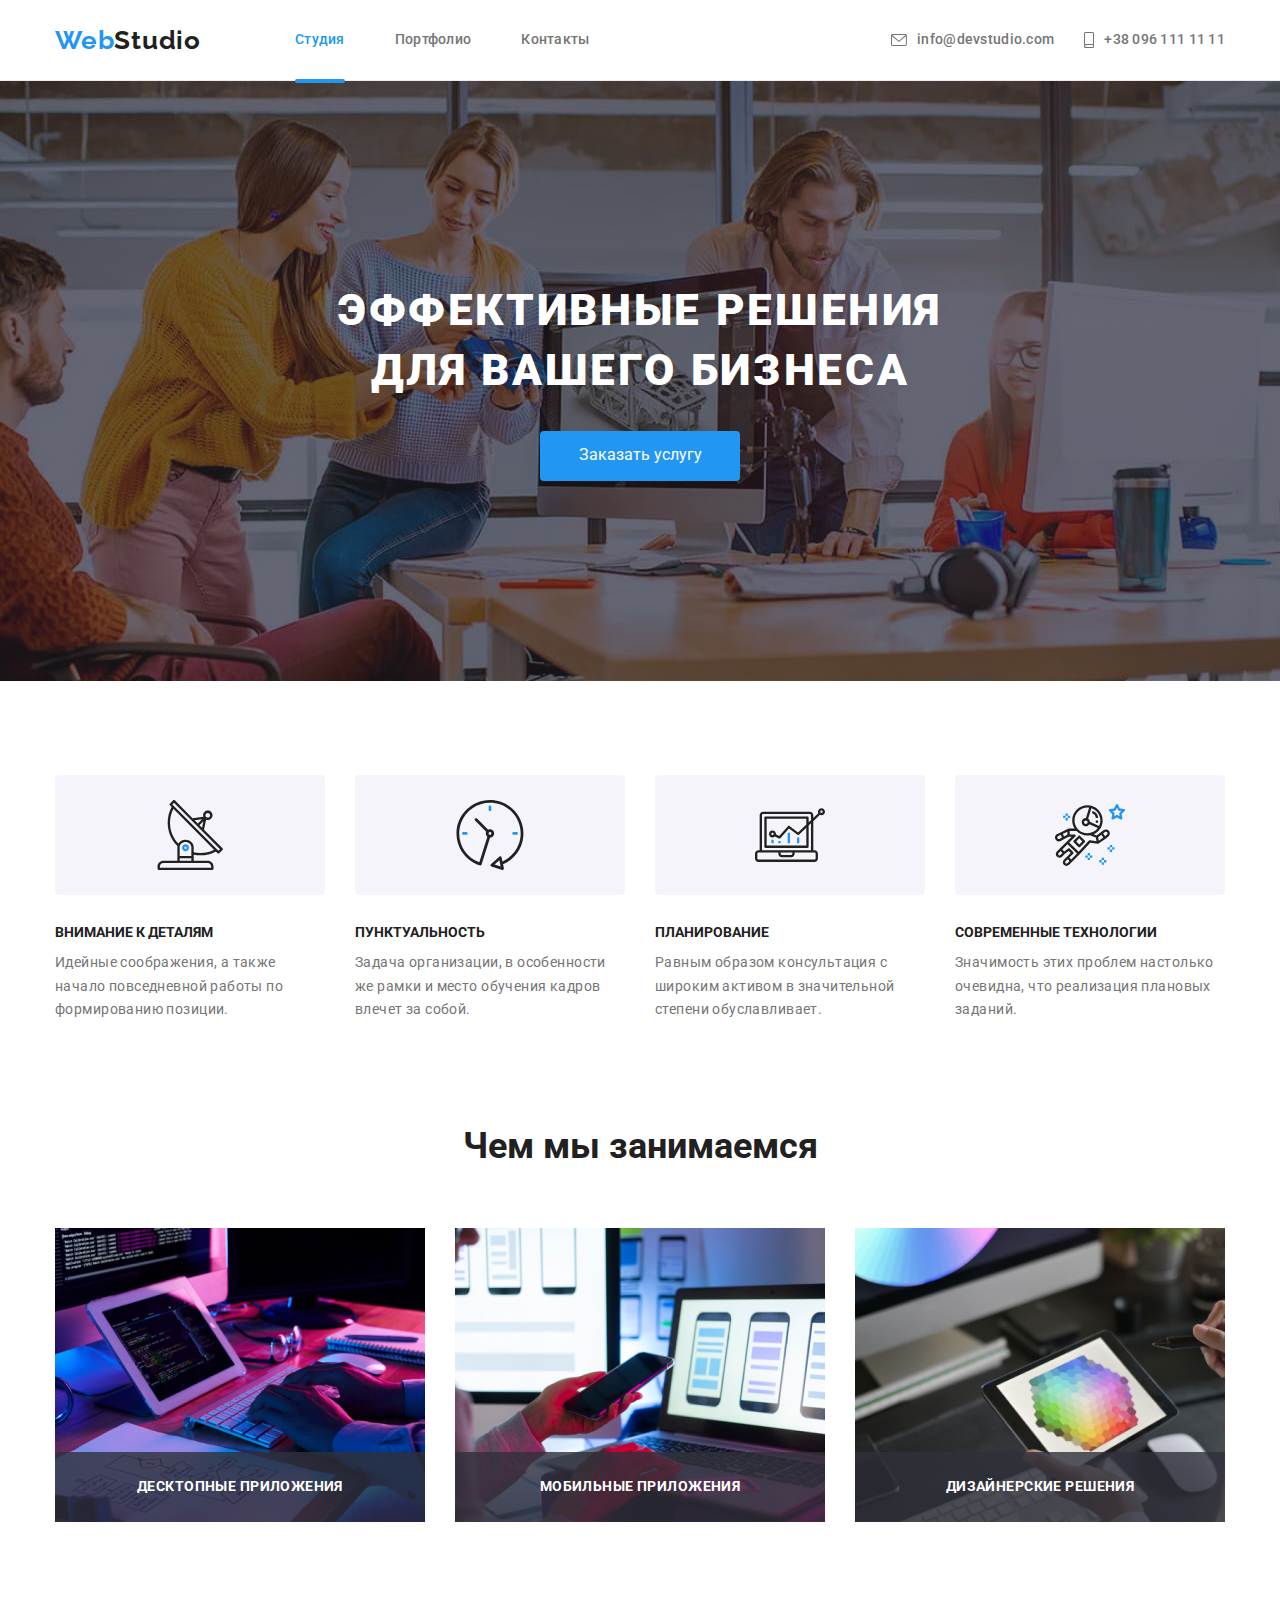
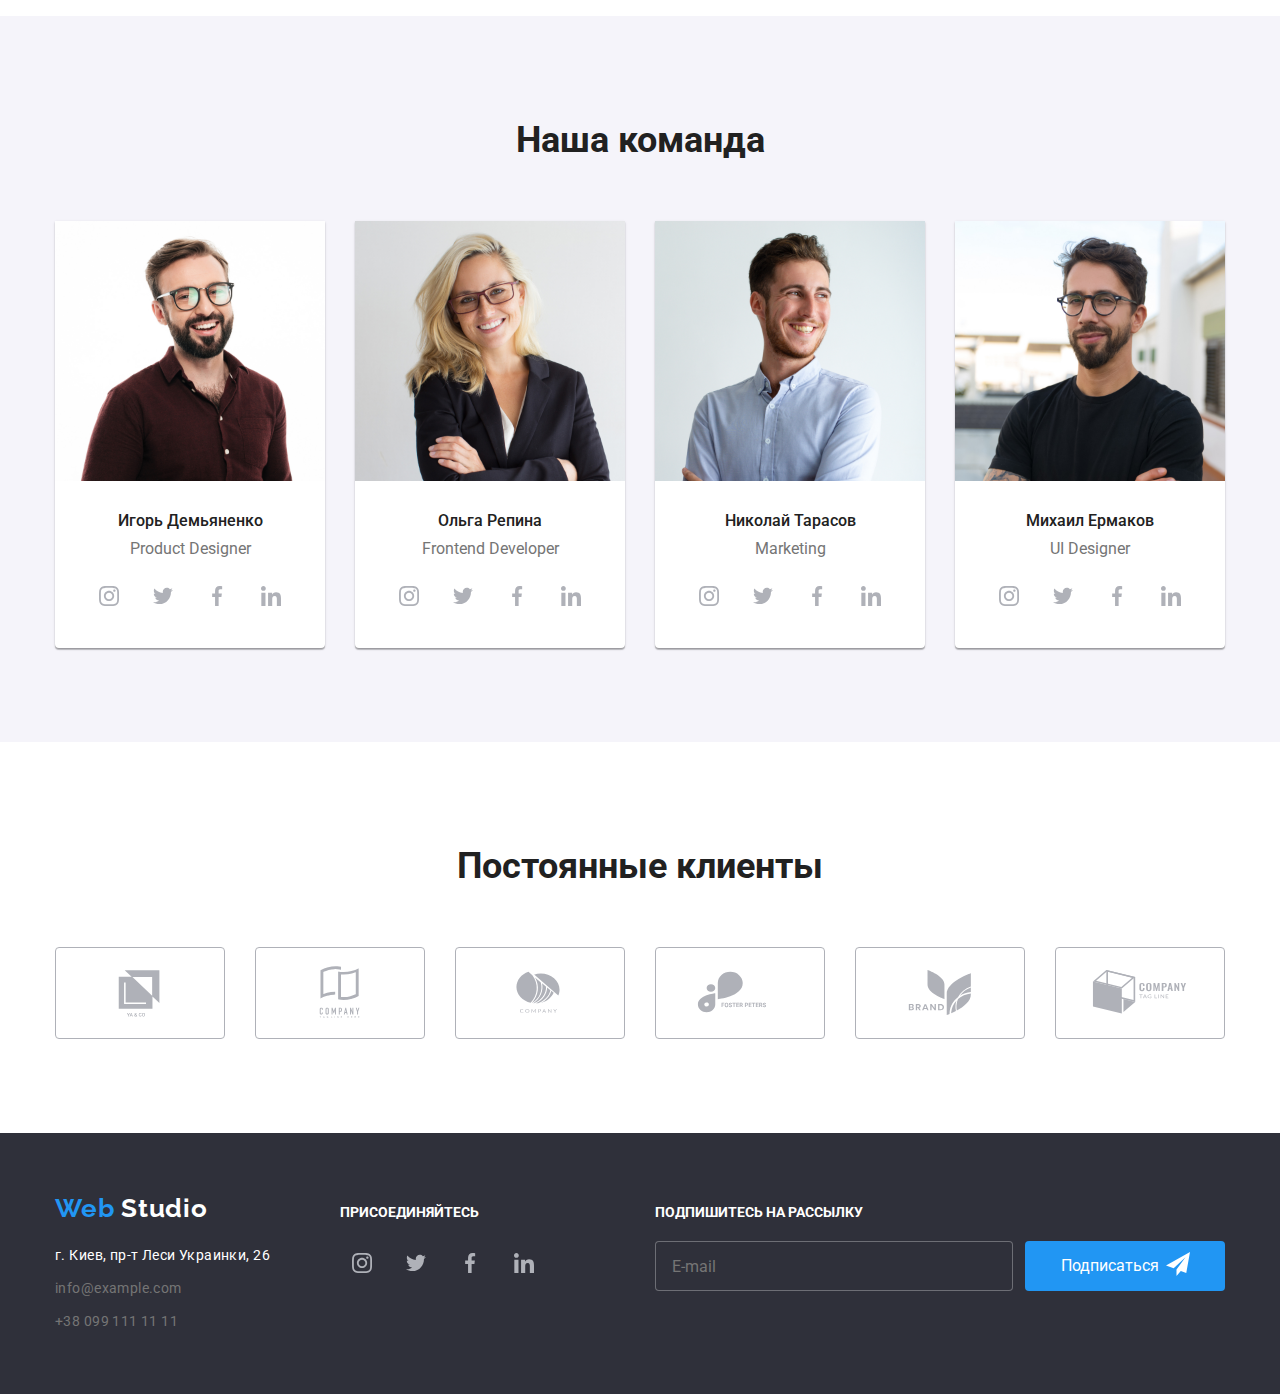
==== index.html @ 6900192b "all" ====
<!DOCTYPE html>
<html lang="ru">
  <head>
    <meta charset="UTF-8" />
    <meta http-equiv="X-UA-Compatible" content="IE=edge" />
    <meta name="viewport" content="width=device-width, initial-scale=1.0" />
    <title>Студия</title>
    <link
      rel="stylesheet"
      href="https://cdnjs.cloudflare.com/ajax/libs/modern-normalize/1.0.0/modern-normalize.min.css"
    />
    <link
      href="https://fonts.googleapis.com/css2?family=Raleway:wght@700&family=Roboto:wght@400;500;700;900&display=swap"
      rel="stylesheet"
    />
    <link rel="stylesheet" href="./css/main.min.css" />
  </head>

  <body>
    <header class="header">
      <div class="mob"></div>
      <div class="container container-header">
        <nav class="nav">
          <a class="logo header-logo--indent" href="./index.html"
            ><span class="logo__text">Web</span>Studio</a
          >
          <ul class="nav__page">
            <li class="nav__item">
              <a
                href="./index.html"
                class="link current nav-link nav-link__accent"
                >Студия</a
              >
            </li>
            <li class="nav__item">
              <a href="./portfolio.html" class="link nav-link nav-link__accent"
                >Портфолио</a
              >
            </li>
            <li class="nav__item">
              <a href="" class="link nav-link nav-link__accent">Контакты</a>
            </li>
          </ul>
        </nav>
        <ul class="contacts contacts--indent">
          <li class="contacts__item">
            <a
              href="mailto:info@devstudio.com"
              class="link nav-link contacts__link contacts__link--indent"
            >
              <svg class="contacts__icon" width="16px" height="12px">
                <use href=".//images/icons.svg#envelope"></use>
              </svg>
              info@devstudio.com
            </a>
          </li>
          <li class="contacts__item">
            <a
              href="tel:+380961111111"
              class="link nav-link contacts__link contacts__link--indent"
            >
              <svg class="contacts__icon" width="10px" height="16px">
                <use href=".//images/icons.svg#smartphone"></use>
              </svg>
              +38 096 111 11 11
            </a>
          </li>
        </ul>
      </div>
    </header>

    <!-- Шапка -->

    <main>
      <section class="hero">
        <div class="container">
          <h1 class="hero-title hero-title--ident">
            Эффективные решения для вашего бизнеса
          </h1>
          <button type="button" class="butto btn-primary" data-modal-open>
            Заказать услугу
          </button>
        </div>
      </section>

      <!-- Особенности -->

      <section class="peculiarities">
        <div class="container">
          <h2 class="visually-hidden">Особенности</h2>
          <ul class="card-set peculiarities__list">
            <li class="card-set-item peculiarities__item">
              <div class="peculiarities__img peculiarities__img--indent">
                <svg width="70px" height="70px">
                  <use href="./images/icons.svg#Group"></use>
                </svg>
              </div>
              <h3 class="title unimportant-title unimportant-title--ident">
                Внимание к деталям
              </h3>
              <p class="peculiarities__text peculiarities__text--ident">
                Идейные соображения, а также начало повседневной работы по
                формированию позиции.
              </p>
            </li>
            <li class="card-set-item peculiarities__item">
              <div class="peculiarities__img peculiarities__img--indent">
                <svg width="70px" height="70px">
                  <use href="./images/icons.svg#clock"></use>
                </svg>
              </div>
              <h3 class="title unimportant-title unimportant-title--ident">
                Пунктуальность
              </h3>
              <p class="peculiarities__text peculiarities__text--ident">
                Задача организации, в особенности же рамки и место обучения
                кадров влечет за собой.
              </p>
            </li>
            <li class="card-set-item peculiarities__item">
              <div class="peculiarities__img peculiarities__img--indent">
                <svg width="70px" height="70px">
                  <use href="./images/icons.svg#diagram"></use>
                </svg>
              </div>
              <h3 class="title unimportant-title unimportant-title--ident">
                Планирование
              </h3>
              <p class="peculiarities__text peculiarities__text--ident">
                Равным образом консультация с широким активом в значительной
                степени обуславливает.
              </p>
            </li>
            <li class="card-set-item peculiarities__item">
              <div class="peculiarities__img peculiarities__img--indent">
                <svg width="70px" height="70px">
                  <use href="./images/icons.svg#astronaut"></use>
                </svg>
              </div>
              <h3 class="title unimportant-title unimportant-title--ident">
                Современные технологии
              </h3>
              <p class="peculiarities__text peculiarities__text--ident">
                Значимость этих проблем настолько очевидна, что реализация
                плановых заданий.
              </p>
            </li>
          </ul>
        </div>
      </section>

      <!-- Чем мы занимаемся -->

      <section class="work">
        <div class="container">
          <h2 class="section-title section-title--ident">Чем мы занимаемся</h2>
          <ul class="card-set work__list">
            <li class="card-set-item work__item">
              <div class="work__img">
                <img
                  src="./images/img1.jpeg"
                  alt="Рабочий процесс"
                  width="370"
                />
                <div class="work__text--position">
                  <p class="work__text">Десктопные приложения</p>
                </div>
              </div>
            </li>
            <li class="card-set-item work__item">
              <div class="work__img">
                <img
                  src="./images/img2.jpeg"
                  alt="Рабочий процесс"
                  width="370"
                />
                <div class="work__text--position">
                  <p class="work__text">Мобильные приложения</p>
                </div>
              </div>
            </li>
            <li class="card-set-item work__item">
              <div class="work__img">
                <img
                  src="./images/img3.jpeg"
                  alt="Рабочий процесс"
                  width="370"
                />
                <div class="work__text--position">
                  <p class="work__text">Дизайнерские решения</p>
                </div>
              </div>
            </li>
          </ul>
        </div>
      </section>

      <!-- Наша команда -->

      <section class="team">
        <div class="container">
          <h2 class="section-title section-title--ident">Наша команда</h2>
          <ul class="card-set team-list">
            <li class="card-set-item team__item">
              <img
                src="./images/igor.jpeg"
                alt="Фото члена команды"
                width="270"
              />
              <div class="team__box">
                <h3 class="team-title team-title--ident">Игорь Демьяненко</h3>
                <p class="team__text--ident">Product Designer</p>
                <ul class="social__list">
                  <li class="social__item">
                    <a href="" class="social__link">
                      <svg width="20px" height="20px">
                        <use href="./images/icons.svg#instagram-foot"></use>
                      </svg>
                    </a>
                  </li>
                  <li class="social__item">
                    <a href="" class="social__link">
                      <svg width="20px" height="20px">
                        <use href="./images/icons.svg#twitter"></use>
                      </svg>
                    </a>
                  </li>
                  <li class="social__item">
                    <a href="" class="social__link">
                      <svg width="20px" height="20px">
                        <use href="./images/icons.svg#facebook"></use>
                      </svg>
                    </a>
                  </li>
                  <li class="social__item">
                    <a href="" class="social__link">
                      <svg width="20px" height="20px">
                        <use href="./images/icons.svg#linkedin"></use>
                      </svg>
                    </a>
                  </li>
                </ul>
              </div>
            </li>
            <li class="card-set-item team__item">
              <img
                src="./images/olya.jpeg"
                alt="Фото члена команды"
                width="270"
              />
              <div class="team__box">
                <h3 class="team-title team-title--ident">Ольга Репина</h3>
                <p class="team__text--ident">Frontend Developer</p>
                <ul class="social__list">
                  <li class="social__item">
                    <a href="" class="social__link">
                      <svg width="20px" height="20px">
                        <use href="./images/icons.svg#instagram-foot"></use>
                      </svg>
                    </a>
                  </li>
                  <li class="social__item">
                    <a href="" class="social__link">
                      <svg width="20px" height="20px">
                        <use href="./images/icons.svg#twitter"></use>
                      </svg>
                    </a>
                  </li>
                  <li class="social__item">
                    <a href="" class="social__link">
                      <svg width="20px" height="20px">
                        <use href="./images/icons.svg#facebook"></use>
                      </svg>
                    </a>
                  </li>
                  <li class="social__item">
                    <a href="" class="social__link">
                      <svg width="20px" height="20px">
                        <use href="./images/icons.svg#linkedin"></use>
                      </svg>
                    </a>
                  </li>
                </ul>
              </div>
            </li>
            <li class="card-set-item team__item">
              <img
                src="./images/nikolya.jpeg"
                alt="Фото члена команды"
                width="270"
              />
              <div class="team__box">
                <h3 class="team-title team-title--ident">Николай Тарасов</h3>
                <p class="team__text--ident">Marketing</p>
                <ul class="social__list">
                  <li class="social__item">
                    <a href="" class="social__link">
                      <svg width="20px" height="20px">
                        <use href="./images/icons.svg#instagram-foot"></use>
                      </svg>
                    </a>
                  </li>
                  <li class="social__item">
                    <a href="" class="social__link">
                      <svg width="20px" height="20px">
                        <use href="./images/icons.svg#twitter"></use>
                      </svg>
                    </a>
                  </li>
                  <li class="social__item">
                    <a href="" class="social__link">
                      <svg width="20px" height="20px">
                        <use href="./images/icons.svg#facebook"></use>
                      </svg>
                    </a>
                  </li>
                  <li class="social__item">
                    <a href="" class="social__link">
                      <svg width="20px" height="20px">
                        <use href="./images/icons.svg#linkedin"></use>
                      </svg>
                    </a>
                  </li>
                </ul>
              </div>
            </li>
            <li class="card-set-item team__item">
              <img
                src="./images/mihail.jpeg"
                alt="Фото члена команды"
                width="270"
              />
              <div class="team__box">
                <h3 class="team-title team-title--ident">Михаил Ермаков</h3>
                <p class="team__text--ident">UI Designer</p>
                <ul class="social__list">
                  <li class="social__item">
                    <a href="" class="social__link">
                      <svg width="20px" height="20px">
                        <use href="./images/icons.svg#instagram-foot"></use>
                      </svg>
                    </a>
                  </li>
                  <li class="social__item">
                    <a href="" class="social__link">
                      <svg width="20px" height="20px">
                        <use href="./images/icons.svg#twitter"></use>
                      </svg>
                    </a>
                  </li>
                  <li class="social__item">
                    <a href="" class="social__link">
                      <svg width="20px" height="20px">
                        <use href="./images/icons.svg#facebook"></use>
                      </svg>
                    </a>
                  </li>
                  <li class="social__item">
                    <a href="" class="social__link">
                      <svg width="20px" height="20px">
                        <use href="./images/icons.svg#linkedin"></use>
                      </svg>
                    </a>
                  </li>
                </ul>
              </div>
            </li>
          </ul>
        </div>
      </section>
      <section class="client">
        <div class="container">
          <h2 class="section-title section-title--ident">Постоянные клиенты</h2>
          <ul class="card-set client__list">
            <li class="card-set-item client__item">
              <a href="" class="client__link">
                <svg width="106px" height="60px">
                  <use href="./images/icons.svg#Logo1"></use>
                </svg>
              </a>
            </li>
            <li class="card-set-item client__item">
              <a href="" class="client__link"
                ><svg width="106px" height="60px">
                  <use href="./images/icons.svg#Logo2"></use>
                </svg>
              </a>
            </li>
            <li class="card-set-item client__item">
              <a href="" class="client__link"
                ><svg width="106px" height="60px">
                  <use href="./images/icons.svg#Logo4"></use>
                </svg>
              </a>
            </li>
            <li class="card-set-item client__item">
              <a href="" class="client__link"
                ><svg width="106px" height="60px">
                  <use href="./images/icons.svg#Logo5"></use>
                </svg>
              </a>
            </li>
            <li class="card-set-item client__item">
              <a href="" class="client__link"
                ><svg width="106px" height="60px">
                  <use href="./images/icons.svg#Logo6"></use>
                </svg>
              </a>
            </li>
            <li class="card-set-item client__item">
              <a href="" class="client__link"
                ><svg width="106px" height="60px">
                  <use href="./images/icons.svg#Logo7"></use>
                </svg>
              </a>
            </li>
          </ul>
        </div>
      </section>
    </main>
    <footer class="footer">
      <div class="container container-footer">
        <div>
          <a href="./index.html" class="logo footer-logo--indent">
            <span class="logo__text">Web</span>
            <span class="logo--accent">Studio</span>
          </a>
          <address class="address">
            <p class="address__text">г. Киев, пр-т Леси Украинки, 26</p>
            <ul class="address__list">
              <li class="address__item--ident">
                <a href="mailto:info@example.com" class="link address__link"
                  >info@example.com
                </a>
              </li>
              <li class="address__item--ident">
                <a href="tel:+380991111111" class="link address__link">
                  +38 099 111 11 11
                </a>
              </li>
            </ul>
          </address>
        </div>
        <div class="social social-tooter">
          <h3 class="footer-title footer-title--ident">присоединяйтесь</h3>
          <ul class="social__list">
            <li class="social__item">
              <a href="" class="social__link social-footer-link">
                <svg width="20px" height="20px">
                  <use href="./images/icons.svg#instagram-foot"></use>
                </svg>
              </a>
            </li>
            <li class="social__item">
              <a href="" class="social__link social-footer-link">
                <svg width="20px" height="20px">
                  <use href="./images/icons.svg#twitter"></use>
                </svg>
              </a>
            </li>
            <li class="social__item">
              <a href="" class="social__link social-footer-link">
                <svg width="20px" height="20px">
                  <use href="./images/icons.svg#facebook"></use>
                </svg>
              </a>
            </li>
            <li class="social__item">
              <a href="" class="social__link social-footer-link">
                <svg width="20px" height="20px">
                  <use href="./images/icons.svg#linkedin"></use>
                </svg>
              </a>
            </li>
          </ul>
        </div>
        <div class="footer-mail">
          <h3 class="footer-title footer-title--ident">
            Подпишитесь на рассылку
          </h3>
          <form class="mail__group">
            <input
              type="email"
              name="email"
              class="mail__input"
              placeholder="E-mail"
            />
            <button
              type="submit"
              class="butto btn-primary footer-btn footer-btn--ident"
            >
              Подписаться
              <span>
                <svg width="24px" height="24px">
                  <use href="./images/icons.svg#icon-send"></use>
                </svg>
              </span>
            </button>
          </form>
        </div>
      </div>
    </footer>
    <div class="backdrop is-hidden" data-modal>
      <div class="modal">
        <div class="modal__box">
          <button type="button" class="modal-btn" data-modal-close>
            <svg width="11px" height="11px">
              <use href="./images/icons.svg#Vector"></use>
            </svg>
          </button>
          <p class="modal__text modal__text--ident">
            Оставьте свои данные, мы вам перезвоним
          </p>
          <form class="form">
            <div class="form__input">
              <label class="form__lable"
                >Имя
                <input type="text" name="username" class="form__text" />
                <span class="form__icon">
                  <svg width="18px" height="18px">
                    <use href="./images/icons.svg#person-black-18dp-11"></use>
                  </svg>
                </span>
              </label>
            </div>
            <div class="form__input">
              <label class="form__lable"
                >Телефон
                <input type="tel" name="phone_number" class="form__text" />
                <span class="form__icon">
                  <svg width="18px" height="18px">
                    <use href="./images/icons.svg#phone-black-18dp-1"></use>
                  </svg>
                </span>
              </label>
            </div>
            <div class="form__input">
              <label class="form__lable"
                >Почта
                <input type="email" name="email" class="form__text" />
                <span class="form__icon">
                  <svg width="18px" height="18px">
                    <use href="./images/icons.svg#email-black-18dp-1"></use>
                  </svg>
                </span>
              </label>
            </div>
            <div class="form__input">
              <label class="form__feedback"
                >Комментарий
                <textarea
                  name="feedback"
                  class="form__comit"
                  placeholder="Введите текст"
                ></textarea>
              </label>
            </div>

            <div class="form__checkbox--ident">
              <label class="form__checkbox">
                <input
                  class="checkbox"
                  type="checkbox"
                  name="checkbox"
                  value="ok"
                />
                <span class="checkbox-icon">
                  <svg width="16px" height="15px">
                    <use href="./images/icons.svg#icon-check-1"></use>
                  </svg>
                </span>
                Соглашаюсь с рассылкой и принимаю
                <a href="#" class="form__link">Условия договора</a>
              </label>
            </div>
            <div class="form-btn form-btn--ident">
              <button type="submit" class="butto btn-primary form-btn">
                Отправить
              </button>
            </div>
          </form>
        </div>
      </div>
    </div>
    <script src="./js/modal.js"></script>
  </body>
</html>
---- css/main.min.css ----
a,button{margin:0;padding:0;display:inline-block;cursor:pointer}h1,h2,h3,h4,p{margin-top:0;margin-bottom:0}ul{list-style:none;margin:0;padding:0}img{display:block;margin-bottom:0}.card-set{display:flex;flex-wrap:wrap;gap:var(--card-gap)}.card-set-item{flex-basis:calc((100% - (var(--card-item) - 1)*var(--card-gap))/var(--card-item))}:root{--primary-text-color: #757575;--title-text-color: #212121;--accent-color: #2196f3;--background-hover-button-ptimary: #188ce8;--background-heder: #fff;--background-main: #e5e5e5;--background-footer: #2f303a;--card-gap: 30px;--card-item: 3}.header{background-color:var(--background-heder);border-bottom:1px solid #ececec}.container-header{display:flex}.nav{display:flex;align-items:center}.nav__page{display:flex}.nav__item:not(:last-child){margin-right:50px}.nav-link{font-weight:500;font-size:14px;line-height:1.14;letter-spacing:.02em;padding-top:32px;padding-bottom:32px;color:var(--title-text-color)}.nav-link__accent{position:relative}.nav-link__accent::after{position:absolute;bottom:-3px;opacity:0;content:"";width:100%;height:4px;background-color:var(--accent-color);border-radius:2px}.nav-link__accent.current::after{opacity:1}.contacts{display:flex}.contacts__item:not(:last-child){margin-right:30px}.contacts--indent{margin-left:auto}.contacts__link{display:flex;align-items:center}.contacts__link--indent{margin-right:auto}.contacts__icon{margin-right:10px;fill:currentColor}.hero{margin:0 auto;text-align:center;padding:200px 0;background-image:linear-gradient(to right, rgba(47, 48, 58, 0.4), rgba(47, 48, 58, 0.4)),url(../images/hero-bg.jpeg);background-position:center;background-size:1600px 600px;background-repeat:no-repeat}.peculiarities{padding-top:94px}.peculiarities__item{--card-item: 4}.peculiarities__img{width:270px;height:120px;background-color:#f5f4fa;border-radius:4px;display:flex;align-items:center;justify-content:center}.peculiarities__img--indent{margin-bottom:30px}.peculiarities__text{color:var(--primary-text-color);font-style:normal;font-weight:400;font-size:14px;line-height:1.71;letter-spacing:.03em}.peculiarities__text--ident{margin-top:0;margin-bottom:0}.work{padding-top:94px;padding-bottom:94px}.work__img{position:relative}.work__text{font-weight:700;font-size:14px;line-height:1.14;text-align:center;letter-spacing:.03em;text-transform:uppercase;color:#fff}.work__text--position{display:flex;flex-direction:column;justify-content:center;position:absolute;bottom:0;left:0;width:100%;height:70px;background-image:linear-gradient(rgba(47, 48, 58, 0.8), rgba(47, 48, 58, 0.8))}.work{padding-top:94px;padding-bottom:94px}.work__img{position:relative}.work__text{font-weight:700;font-size:14px;line-height:1.14;text-align:center;letter-spacing:.03em;text-transform:uppercase;color:#fff}.work__text--position{display:flex;flex-direction:column;justify-content:center;position:absolute;bottom:0;left:0;width:100%;height:70px;background-image:linear-gradient(rgba(47, 48, 58, 0.8), rgba(47, 48, 58, 0.8))}.team{background-color:#f5f4fa;padding-top:94px;padding-bottom:94px}.team__item{--card-item: 4;background:#fff;box-shadow:0px 1px 3px rgba(0,0,0,.12),0px 1px 1px rgba(0,0,0,.14),0px 2px 1px rgba(0,0,0,.2);border-radius:0px 0px 4px 4px}.team__box{text-align:center;padding-top:30px;padding-bottom:30px}.team__text--ident{margin-bottom:16px}.client{padding-top:94px;padding-bottom:94px}.client__item{--card-item: 6}.client__link{display:flex;align-items:center;justify-content:center;width:170px;height:92px;border:1px solid #afb1b8;border-radius:4px;fill:#afb1b8;transition-property:border-color,fill;transition-duration:250ms;transition-timing-function:cubic-bezier(0.4, 0, 0.2, 1)}.client__link:hover,.client__link:focus{border-color:#2196f3;fill:#2196f3}.container-footer{display:flex;align-items:baseline}.footer{padding-top:60px;padding-bottom:60px;background-color:var(--background-footer)}.footer-mail{margin-left:auto;width:570px}.footer-btn{display:flex;align-items:center;justify-content:space-around;width:200px;height:50px}.footer-btn--ident{margin-left:12px}.address{font-family:"Roboto";font-style:normal;font-weight:400;font-size:14px;line-height:1.7;letter-spacing:.03em}.address__link{color:rgba(255,255,255,.6)}.address__text{color:var(--background-heder);margin-top:0;margin-bottom:9px}.address__item--ident{margin-bottom:9px}.address__item--ident:last-child{margin-bottom:0}.social-tooter{margin-bottom:0;margin-left:70px}.social-tooter-link{fill:var(--background-heder);background:rgba(255,255,255,.1)}.mail__input{display:flex;align-items:center;outline:none;width:358px;height:50px;font-weight:400;font-size:16px;line-height:1.25px;padding-left:16px;color:rgba(255,255,255,.6);border:1px solid rgba(255,255,255,.3);border-radius:4px;background-color:var(--background-footer);transition-property:filter;transition-duration:250ms;transition-timing-function:cubic-bezier(0.4, 0, 0.2, 1)}.mail__input:focus{filter:drop-shadow(0px 4px 4px rgba(0, 0, 0, 0.15))}.mail__group{display:flex}.work-cards__link{text-decoration:none;transition-property:box-shadow;transition-duration:250ms;transition-timing-function:cubic-bezier(0.4, 0, 0.2, 1)}.work-cards__link:hover,.work-cards__link:focus{box-shadow:0px 1px 1px rgba(0,0,0,.12),0px 4px 4px rgba(0,0,0,.06),1px 4px 6px rgba(0,0,0,.16)}.work-cards__link .overlay{position:relative;overflow:hidden}.work-cards__link .overlay_text{padding:63px 24px;font-weight:400;font-size:18px;line-height:1.55;letter-spacing:.03em;color:#fff}.work-cards__link .overlay_box{position:absolute;bottom:0;right:0;width:100%;height:100%;transform:translateY(100%);transition-property:transform;transition-duration:250ms;transition-timing-function:cubic-bezier(0.4, 0, 0.2, 1);background:rgba(33,150,243,.9)}.work-cards__link:hover .overlay__box,.work-cards__link:focus .overlay__box{transform:translatex(0)}.work-cards__item{background:var(--background-heder)}.work-cards__box{border:1px solid #eee;border-top:none;padding:24px 20px}.work-cards__text{color:var(--primary-text-color);font-weight:400;font-size:16px;line-height:1.88;letter-spacing:.03em}.backdrop{position:fixed;top:0;left:0;width:100%;height:100%;background-color:rgba(0,0,0,.2);opacity:1;transition-property:opacity,visibility;transition-duration:250ms;transition-timing-function:cubic-bezier(0.4, 0, 0.2, 1)}.backdrop.is-hidden{opacity:0;pointer-events:none;visibility:hidden}.backdrop.is-hidden .modal{transform:translate(-50%, -50%) scale(0)}.modal{position:absolute;top:50%;left:50%;transform:translate(-50%, -50%) scale(1);width:528px;height:581px;padding:40px;background-color:#fff;border-radius:4px;transition-property:transform;transition-duration:250ms;transition-timing-function:cubic-bezier(0.4, 0, 0.2, 1)}.modal__text{font-weight:700;font-size:20px;line-height:1.15;text-align:center;color:#212121}.modal__text--ident{margin-bottom:12px}.modal-btn{position:absolute;display:flex;justify-content:center;align-items:center;top:8px;right:8px;width:30px;height:30px;background-color:#fff;border:1px solid rgba(0,0,0,.1);border-radius:50%;transition-property:fill;transition-duration:250ms;transition-timing-function:cubic-bezier(0.4, 0, 0.2, 1)}.modal-btn:hover{fill:#2196f3}.form__input{position:relative}.form__input+.form__input{margin-top:10px}.form__link{color:#2196f3;padding-left:10px}.form-btn{text-align:center}.form-btn--ident{margin-top:30px}.form__comit{width:100%;height:120px;margin-top:4px;resize:none;border:1px solid rgba(33,33,33,.2);appearance:none;border-radius:4px;transition-property:border;transition-duration:250ms;transition-timing-function:cubic-bezier(0.4, 0, 0.2, 1)}.form__checkbox{position:relative;display:flex;align-items:center;padding-left:12px;font-weight:400;font-size:14px;line-height:1.71;letter-spacing:.03em;color:#757575}.form__checkbox--ident{margin-top:20px}.form__lable{display:block;font-weight:400;font-size:12px;line-height:1.17;letter-spacing:.01em;color:#757575}.form__lable:focus-within>.form__text{border:1px solid #2196f3;outline:none}.form__lable:focus-within>.form__icon{fill:#2196f3}.form__feedback{display:block;height:138px;font-weight:400;font-size:12px;line-height:1.17;letter-spacing:.01em;color:#757575}.form__feedback:focus-within>.form__comit{border:1px solid #2196f3;outline:none}.form__icon{position:absolute;top:11px;left:14px;transform:translateY(100%);width:18px;height:18px}.form__text{margin-top:4px;height:40px;width:100%;padding-left:42px;border-radius:4px;border:1px solid rgba(33,33,33,.2);transition-property:border;transition-duration:250ms;transition-timing-function:cubic-bezier(0.4, 0, 0.2, 1)}input,textarea{padding:8px;font-family:inherit;font-size:inherit}.checkbox{appearance:none;margin-right:7px;width:16px;height:15px;padding:0}.checkbox-icon{position:absolute;top:4px;left:12px;transform:translateX(0%);display:flex;align-items:center;justify-content:center;width:16px;height:15px;fill:#fff;border:1px solid #000;border-radius:2px;transition-property:fill,border,background-color;transition-duration:250ms;transition-timing-function:cubic-bezier(0.4, 0, 0.2, 1)}.checkbox:checked+.checkbox-icon{fill:#2196f3;border:1px solid #2196f3;background-color:#2196f3}.btn-primary{color:var(--background-heder);background-color:var(--accent-color);border-radius:4px;border:0;width:200px;height:50px;padding:10px 32px;transition-property:background-color;transition-duration:250ms;transition-timing-function:cubic-bezier(0.4, 0, 0.2, 1)}.btn-primary:hover,.btn-primary:focus{background-color:var(--background-hover-button-ptimary);border-radius:4px;border:0;height:50px;padding:10px 32px}.button__secondary{color:var(--title-text-color);background-color:#f5f4fa;border-radius:4px;border:0;height:40px;padding:6px 22px;transition-property:box-shadow,color,background-color;transition-duration:250ms;transition-timing-function:cubic-bezier(0.4, 0, 0.2, 1)}.button__secondary:hover,.button__secondary:focus{color:var(--background-heder);background-color:var(--accent-color);box-shadow:0px 1px 1px rgba(0,0,0,.12),0px 4px 4px rgba(0,0,0,.06),1px 4px 6px rgba(0,0,0,.16)}.button__secondary--ident+.button__secondary--ident{margin-left:8px}.link{color:var(--primary-text-color);text-decoration:none;transition-property:color;transition-duration:250ms;transition-timing-function:cubic-bezier(0.4, 0, 0.2, 1)}.link:hover,.link:focus,.link.current{display:flex;color:var(--accent-color)}.button__list{display:flex;margin-bottom:50px;justify-content:center}.button__item--ident{margin-right:8px}.button__item--ident:last-child{margin-right:0}.logo{display:inline-block;color:var(--title-text-color);text-decoration:none;font-family:"Raleway";font-style:normal;font-weight:700;font-size:26px;line-height:1.19;letter-spacing:.03em}.logo__text{color:var(--accent-color)}.logo--accent{color:var(--background-heder)}.header-logo--indent{margin-right:94px}.footer-logo--indent{margin-bottom:20px;margin-right:0}.social__list{display:flex;justify-content:center;gap:10px;padding:0}.social__link{padding:0;border:none;width:44px;height:44px;display:flex;align-items:center;justify-content:center;border-radius:50%;fill:#afb1b8;transition-property:background-color,fill;transition-duration:250ms;transition-timing-function:cubic-bezier(0.4, 0, 0.2, 1)}.social__link:hover,.social__link:focus{fill:#fff;background-color:#188ce8}body{color:var(--primary-text-color);font-family:Roboto,sans-serif}.container{margin-left:auto;margin-right:auto;width:1200px;padding:0 15px}.visually-hidden{position:absolute;width:1px;height:1px;margin:-1px;border:0;padding:0;white-space:nowrap;clip-path:inset(100%);clip:rect(0 0 0 0);overflow:hidden}.portfolio{padding-top:94px;padding-bottom:94px}.hero-title{color:var(--background-heder);max-width:696px;text-align:center;font-style:400;font-weight:900;font-size:44px;line-height:1.36;letter-spacing:.06em;text-transform:uppercase}.hero-title--ident{margin:0 auto 30px}.section-title{color:var(--title-text-color);font-weight:700;font-size:36px;line-height:1.7;text-align:center}.section-title--ident{margin-bottom:50px}.team-title{color:var(--title-text-color);font-weight:500;font-size:16px;line-height:1.19}.team-title--ident{margin-bottom:10px}.work-cards__title{color:var(--title-text-color);font-weight:700;font-size:18px;line-height:2;letter-spacing:.06em}.work-cards__title--ident{margin-top:0;margin-bottom:4px}.unimportant-title{color:var(--title-text-color);font-weight:700;font-size:14px;line-height:1.14;text-transform:uppercase}.unimportant-title--ident{margin-bottom:10px}.footer-title{color:var(--background-heder);font-style:normal;font-weight:700;font-size:14px;line-height:1.14;text-transform:uppercase}.footer-title--ident{margin-bottom:20px}/*# sourceMappingURL=main.min.css.map */
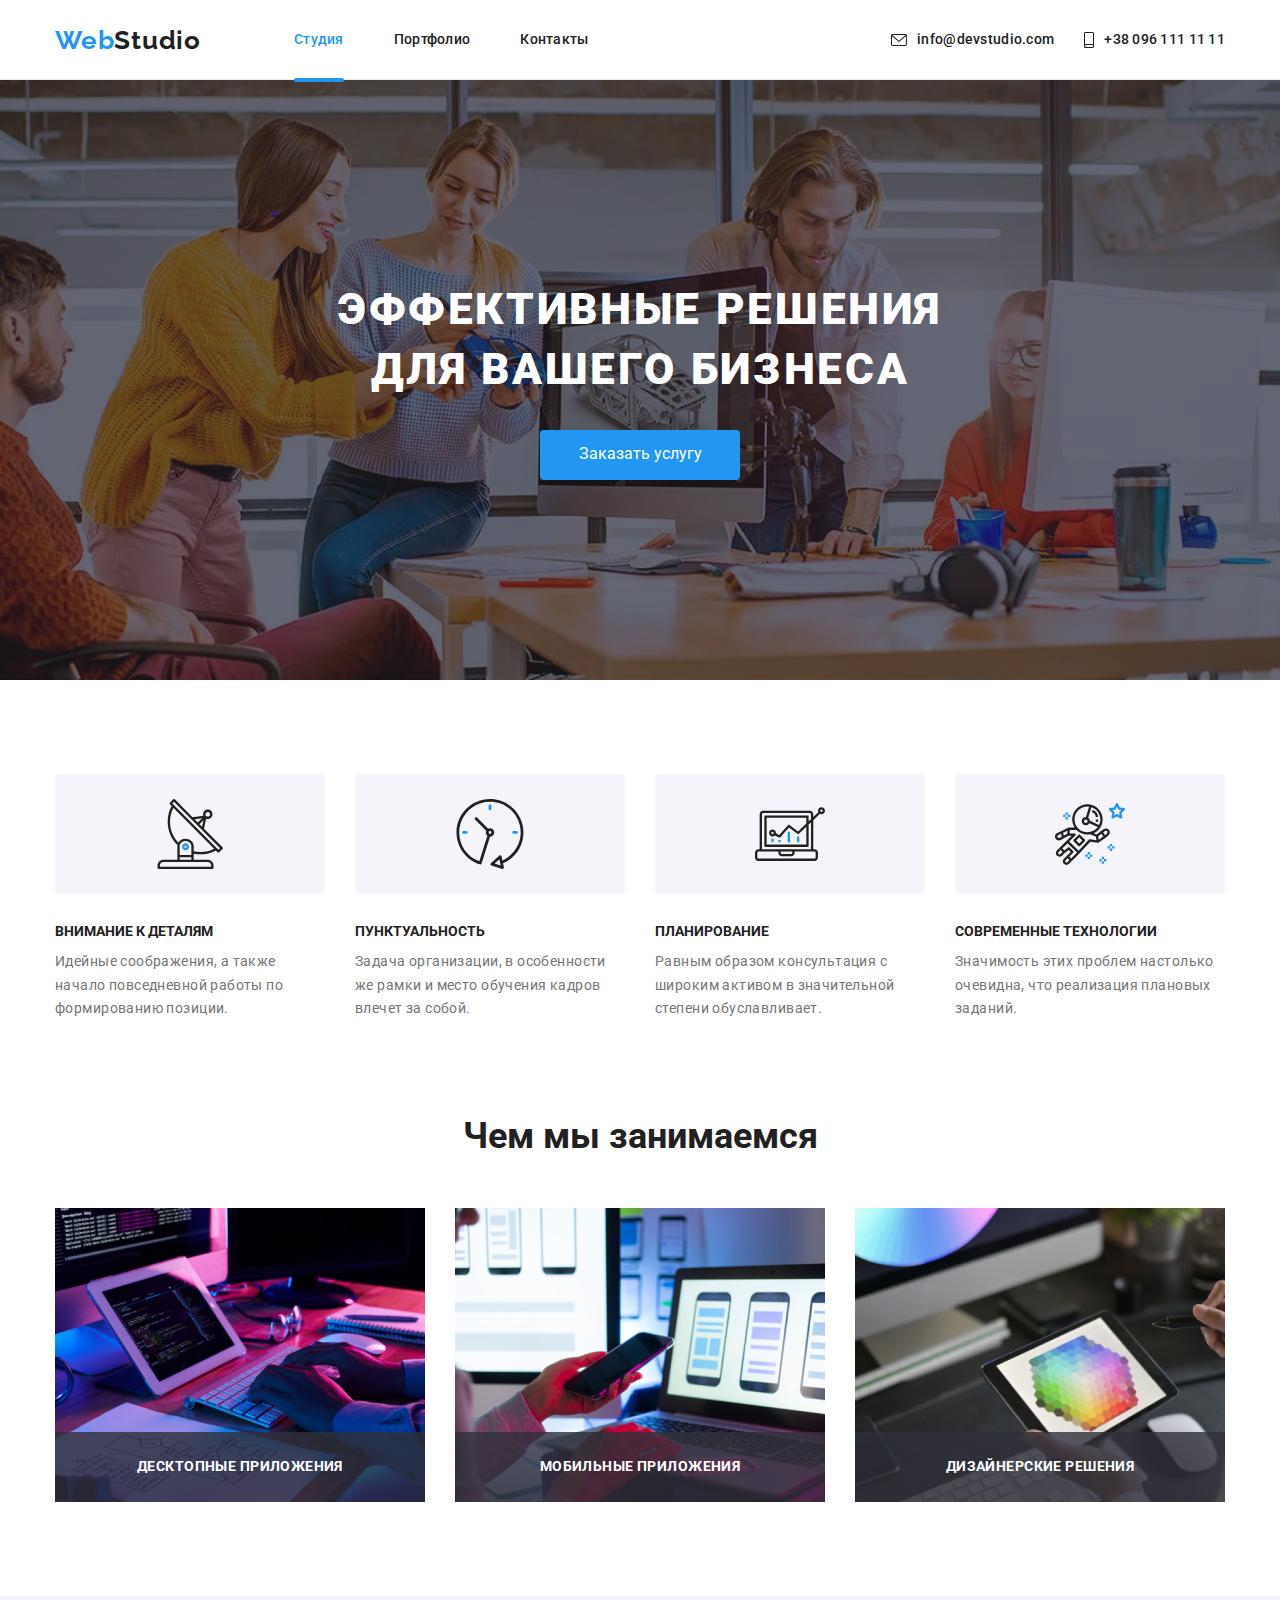
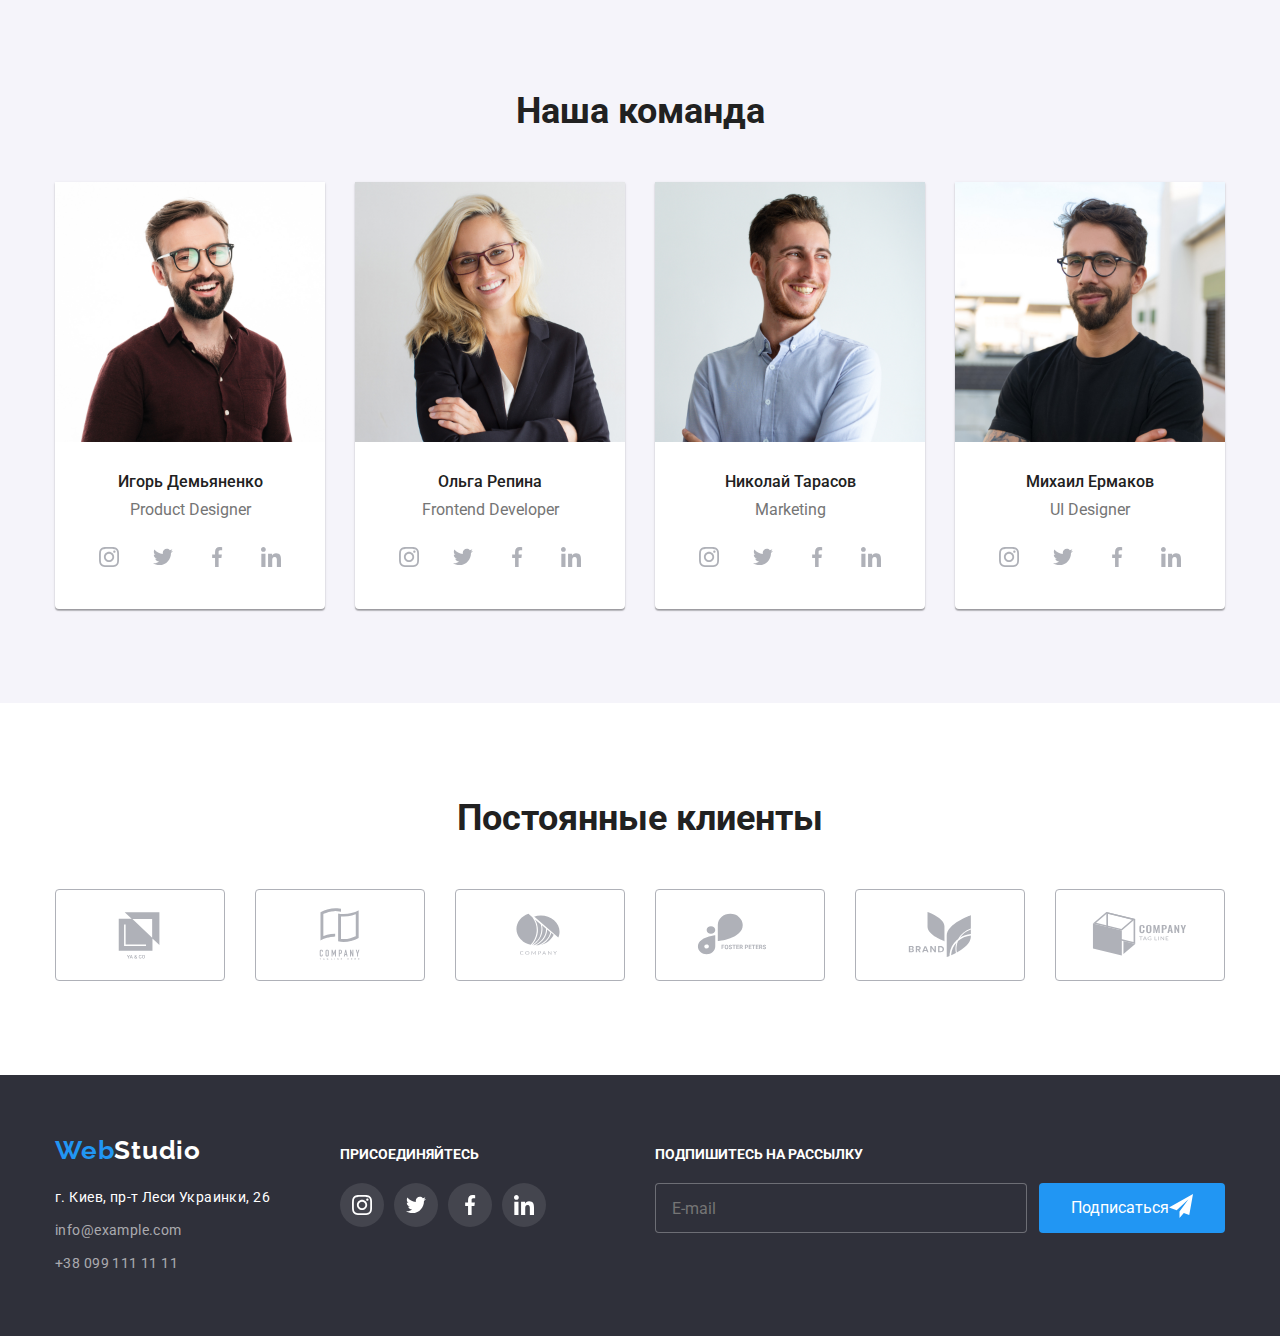
==== commit a6d952da: "all" ====
--- a/index.html
+++ b/index.html
@@ -18,12 +18,92 @@
 
   <body>
     <header class="header">
-      <div class="mob"></div>
       <div class="container container-header">
+        <!-- <div class="mob">
+          
+        </div> -->
         <nav class="nav">
-          <a class="logo header-logo--indent" href="./index.html"
+          <a class="logo header__logo header-logo--indent" href="./index.html"
             ><span class="logo__text">Web</span>Studio</a
           >
+          <button type="button" class="mob__btn" data-menu-open>
+            <svg
+              width="40px"
+              height="40px"
+              aria-labelledby="Переключатель мобильного меню"
+            >
+              <use class="icon__menu" href="./images/icons.svg#menu_40px"></use>
+            </svg>
+          </button>
+          <div class="menu-container is-hidden" data-menu>
+            <div class="menu-box">
+              <div class="menu-page--up">
+                <ul class="menu-page">
+                  <li class="menu__item">
+                    <a href="./index.html" class="current link menu__link"
+                      >Студия</a
+                    >
+                  </li>
+                  <li class="menu__item">
+                    <a href="./portfolio.html" class="link menu__link"
+                      >Портфолио</a
+                    >
+                  </li>
+                  <li class="menu__item">
+                    <a href="#" class="link menu__link">Контакты</a>
+                  </li>
+                </ul>
+              </div>
+
+              <div class="menu-page--down">
+                <ul class="menu-contacts">
+                  <li class="menu-contacts__item">
+                    <a href="" class="link menu-contacts__link"
+                      >+38 096 111 11 11</a
+                    >
+                  </li>
+                  <li class="menu-contacts__item">
+                    <a href="" class="link menu-contacts__link"
+                      >info@devstudio.com</a
+                    >
+                  </li>
+                </ul>
+
+                <ul class="menu-social">
+                  <li class="menu-social__item">
+                    <a href="" class="link menu-social__link menu-social--line"
+                      >Instagram</a
+                    >
+                  </li>
+                  <li class="menu-social__item">
+                    <a href="" class="link menu-social__link menu-social--line"
+                      >Twitter</a
+                    >
+                  </li>
+                  <li class="menu-social__item">
+                    <a href="" class="link menu-social__link menu-social--line"
+                      >Facebook</a
+                    >
+                  </li>
+                  <li class="menu-social__item">
+                    <a href="" class="link menu-social__link">LinkedIn</a>
+                  </li>
+                </ul>
+              </div>
+            </div>
+            <button type="button" class="menu--close" data-menu-close>
+              <svg
+                width="40px"
+                height="40px"
+                aria-labelledby="Переключатель закрыто"
+              >
+                <use
+                  class="icon__close"
+                  href="./images/icons.svg#close_40px"
+                ></use>
+              </svg>
+            </button>
+          </div>
           <ul class="nav__page">
             <li class="nav__item">
               <a
@@ -48,7 +128,7 @@
               href="mailto:info@devstudio.com"
               class="link nav-link contacts__link contacts__link--indent"
             >
-              <svg class="contacts__icon" width="16px" height="12px">
+              <svg class="contacts__icon icon__mail">
                 <use href=".//images/icons.svg#envelope"></use>
               </svg>
               info@devstudio.com
@@ -59,7 +139,7 @@
               href="tel:+380961111111"
               class="link nav-link contacts__link contacts__link--indent"
             >
-              <svg class="contacts__icon" width="10px" height="16px">
+              <svg class="contacts__icon icon__tel">
                 <use href=".//images/icons.svg#smartphone"></use>
               </svg>
               +38 096 111 11 11
@@ -203,6 +283,7 @@
           <ul class="card-set team-list">
             <li class="card-set-item team__item">
               <img
+                class="team__img"
                 src="./images/igor.jpeg"
                 alt="Фото члена команды"
                 width="270"
@@ -244,6 +325,7 @@
             </li>
             <li class="card-set-item team__item">
               <img
+                class="team__img"
                 src="./images/olya.jpeg"
                 alt="Фото члена команды"
                 width="270"
@@ -285,6 +367,7 @@
             </li>
             <li class="card-set-item team__item">
               <img
+                class="team__img"
                 src="./images/nikolya.jpeg"
                 alt="Фото члена команды"
                 width="270"
@@ -326,6 +409,7 @@
             </li>
             <li class="card-set-item team__item">
               <img
+                class="team__img"
                 src="./images/mihail.jpeg"
                 alt="Фото члена команды"
                 width="270"
@@ -420,10 +504,10 @@
     </main>
     <footer class="footer">
       <div class="container container-footer">
-        <div>
+        <div class="address-box">
           <a href="./index.html" class="logo footer-logo--indent">
-            <span class="logo__text">Web</span>
-            <span class="logo--accent">Studio</span>
+            <span class="logo__text">Web</span
+            ><span class="logo--accent">Studio</span>
           </a>
           <address class="address">
             <p class="address__text">г. Киев, пр-т Леси Украинки, 26</p>
@@ -445,28 +529,28 @@
           <h3 class="footer-title footer-title--ident">присоединяйтесь</h3>
           <ul class="social__list">
             <li class="social__item">
-              <a href="" class="social__link social-footer-link">
+              <a href="" class="social__link social-tooter__link">
                 <svg width="20px" height="20px">
                   <use href="./images/icons.svg#instagram-foot"></use>
                 </svg>
               </a>
             </li>
             <li class="social__item">
-              <a href="" class="social__link social-footer-link">
+              <a href="" class="social__link social-tooter__link">
                 <svg width="20px" height="20px">
                   <use href="./images/icons.svg#twitter"></use>
                 </svg>
               </a>
             </li>
             <li class="social__item">
-              <a href="" class="social__link social-footer-link">
+              <a href="" class="social__link social-tooter__link">
                 <svg width="20px" height="20px">
                   <use href="./images/icons.svg#facebook"></use>
                 </svg>
               </a>
             </li>
             <li class="social__item">
-              <a href="" class="social__link social-footer-link">
+              <a href="" class="social__link social-tooter__link">
                 <svg width="20px" height="20px">
                   <use href="./images/icons.svg#linkedin"></use>
                 </svg>
@@ -559,7 +643,7 @@
             <div class="form__checkbox--ident">
               <label class="form__checkbox">
                 <input
-                  class="checkbox"
+                  class="checkbox visually-hidden"
                   type="checkbox"
                   name="checkbox"
                   value="ok"
@@ -569,7 +653,7 @@
                     <use href="./images/icons.svg#icon-check-1"></use>
                   </svg>
                 </span>
-                Соглашаюсь с рассылкой и принимаю
+                Соглашаюсь с рассылкой и принимаю&nbsp;
                 <a href="#" class="form__link">Условия договора</a>
               </label>
             </div>
@@ -583,5 +667,6 @@
       </div>
     </div>
     <script src="./js/modal.js"></script>
+    <script src="./js/menu.js"></script>
   </body>
 </html>
--- a/css/main.min.css
+++ b/css/main.min.css
@@ -1 +1 @@
-a,button{margin:0;padding:0;display:inline-block;cursor:pointer}h1,h2,h3,h4,p{margin-top:0;margin-bottom:0}ul{list-style:none;margin:0;padding:0}img{display:block;margin-bottom:0}.card-set{display:flex;flex-wrap:wrap;gap:var(--card-gap)}.card-set-item{flex-basis:calc((100% - (var(--card-item) - 1)*var(--card-gap))/var(--card-item))}:root{--primary-text-color: #757575;--title-text-color: #212121;--accent-color: #2196f3;--background-hover-button-ptimary: #188ce8;--background-heder: #fff;--background-main: #e5e5e5;--background-footer: #2f303a;--card-gap: 30px;--card-item: 3}.header{background-color:var(--background-heder);border-bottom:1px solid #ececec}.container-header{display:flex}.nav{display:flex;align-items:center}.nav__page{display:flex}.nav__item:not(:last-child){margin-right:50px}.nav-link{font-weight:500;font-size:14px;line-height:1.14;letter-spacing:.02em;padding-top:32px;padding-bottom:32px;color:var(--title-text-color)}.nav-link__accent{position:relative}.nav-link__accent::after{position:absolute;bottom:-3px;opacity:0;content:"";width:100%;height:4px;background-color:var(--accent-color);border-radius:2px}.nav-link__accent.current::after{opacity:1}.contacts{display:flex}.contacts__item:not(:last-child){margin-right:30px}.contacts--indent{margin-left:auto}.contacts__link{display:flex;align-items:center}.contacts__link--indent{margin-right:auto}.contacts__icon{margin-right:10px;fill:currentColor}.hero{margin:0 auto;text-align:center;padding:200px 0;background-image:linear-gradient(to right, rgba(47, 48, 58, 0.4), rgba(47, 48, 58, 0.4)),url(../images/hero-bg.jpeg);background-position:center;background-size:1600px 600px;background-repeat:no-repeat}.peculiarities{padding-top:94px}.peculiarities__item{--card-item: 4}.peculiarities__img{width:270px;height:120px;background-color:#f5f4fa;border-radius:4px;display:flex;align-items:center;justify-content:center}.peculiarities__img--indent{margin-bottom:30px}.peculiarities__text{color:var(--primary-text-color);font-style:normal;font-weight:400;font-size:14px;line-height:1.71;letter-spacing:.03em}.peculiarities__text--ident{margin-top:0;margin-bottom:0}.work{padding-top:94px;padding-bottom:94px}.work__img{position:relative}.work__text{font-weight:700;font-size:14px;line-height:1.14;text-align:center;letter-spacing:.03em;text-transform:uppercase;color:#fff}.work__text--position{display:flex;flex-direction:column;justify-content:center;position:absolute;bottom:0;left:0;width:100%;height:70px;background-image:linear-gradient(rgba(47, 48, 58, 0.8), rgba(47, 48, 58, 0.8))}.work{padding-top:94px;padding-bottom:94px}.work__img{position:relative}.work__text{font-weight:700;font-size:14px;line-height:1.14;text-align:center;letter-spacing:.03em;text-transform:uppercase;color:#fff}.work__text--position{display:flex;flex-direction:column;justify-content:center;position:absolute;bottom:0;left:0;width:100%;height:70px;background-image:linear-gradient(rgba(47, 48, 58, 0.8), rgba(47, 48, 58, 0.8))}.team{background-color:#f5f4fa;padding-top:94px;padding-bottom:94px}.team__item{--card-item: 4;background:#fff;box-shadow:0px 1px 3px rgba(0,0,0,.12),0px 1px 1px rgba(0,0,0,.14),0px 2px 1px rgba(0,0,0,.2);border-radius:0px 0px 4px 4px}.team__box{text-align:center;padding-top:30px;padding-bottom:30px}.team__text--ident{margin-bottom:16px}.client{padding-top:94px;padding-bottom:94px}.client__item{--card-item: 6}.client__link{display:flex;align-items:center;justify-content:center;width:170px;height:92px;border:1px solid #afb1b8;border-radius:4px;fill:#afb1b8;transition-property:border-color,fill;transition-duration:250ms;transition-timing-function:cubic-bezier(0.4, 0, 0.2, 1)}.client__link:hover,.client__link:focus{border-color:#2196f3;fill:#2196f3}.container-footer{display:flex;align-items:baseline}.footer{padding-top:60px;padding-bottom:60px;background-color:var(--background-footer)}.footer-mail{margin-left:auto;width:570px}.footer-btn{display:flex;align-items:center;justify-content:space-around;width:200px;height:50px}.footer-btn--ident{margin-left:12px}.address{font-family:"Roboto";font-style:normal;font-weight:400;font-size:14px;line-height:1.7;letter-spacing:.03em}.address__link{color:rgba(255,255,255,.6)}.address__text{color:var(--background-heder);margin-top:0;margin-bottom:9px}.address__item--ident{margin-bottom:9px}.address__item--ident:last-child{margin-bottom:0}.social-tooter{margin-bottom:0;margin-left:70px}.social-tooter-link{fill:var(--background-heder);background:rgba(255,255,255,.1)}.mail__input{display:flex;align-items:center;outline:none;width:358px;height:50px;font-weight:400;font-size:16px;line-height:1.25px;padding-left:16px;color:rgba(255,255,255,.6);border:1px solid rgba(255,255,255,.3);border-radius:4px;background-color:var(--background-footer);transition-property:filter;transition-duration:250ms;transition-timing-function:cubic-bezier(0.4, 0, 0.2, 1)}.mail__input:focus{filter:drop-shadow(0px 4px 4px rgba(0, 0, 0, 0.15))}.mail__group{display:flex}.work-cards__link{text-decoration:none;transition-property:box-shadow;transition-duration:250ms;transition-timing-function:cubic-bezier(0.4, 0, 0.2, 1)}.work-cards__link:hover,.work-cards__link:focus{box-shadow:0px 1px 1px rgba(0,0,0,.12),0px 4px 4px rgba(0,0,0,.06),1px 4px 6px rgba(0,0,0,.16)}.work-cards__link .overlay{position:relative;overflow:hidden}.work-cards__link .overlay_text{padding:63px 24px;font-weight:400;font-size:18px;line-height:1.55;letter-spacing:.03em;color:#fff}.work-cards__link .overlay_box{position:absolute;bottom:0;right:0;width:100%;height:100%;transform:translateY(100%);transition-property:transform;transition-duration:250ms;transition-timing-function:cubic-bezier(0.4, 0, 0.2, 1);background:rgba(33,150,243,.9)}.work-cards__link:hover .overlay__box,.work-cards__link:focus .overlay__box{transform:translatex(0)}.work-cards__item{background:var(--background-heder)}.work-cards__box{border:1px solid #eee;border-top:none;padding:24px 20px}.work-cards__text{color:var(--primary-text-color);font-weight:400;font-size:16px;line-height:1.88;letter-spacing:.03em}.backdrop{position:fixed;top:0;left:0;width:100%;height:100%;background-color:rgba(0,0,0,.2);opacity:1;transition-property:opacity,visibility;transition-duration:250ms;transition-timing-function:cubic-bezier(0.4, 0, 0.2, 1)}.backdrop.is-hidden{opacity:0;pointer-events:none;visibility:hidden}.backdrop.is-hidden .modal{transform:translate(-50%, -50%) scale(0)}.modal{position:absolute;top:50%;left:50%;transform:translate(-50%, -50%) scale(1);width:528px;height:581px;padding:40px;background-color:#fff;border-radius:4px;transition-property:transform;transition-duration:250ms;transition-timing-function:cubic-bezier(0.4, 0, 0.2, 1)}.modal__text{font-weight:700;font-size:20px;line-height:1.15;text-align:center;color:#212121}.modal__text--ident{margin-bottom:12px}.modal-btn{position:absolute;display:flex;justify-content:center;align-items:center;top:8px;right:8px;width:30px;height:30px;background-color:#fff;border:1px solid rgba(0,0,0,.1);border-radius:50%;transition-property:fill;transition-duration:250ms;transition-timing-function:cubic-bezier(0.4, 0, 0.2, 1)}.modal-btn:hover{fill:#2196f3}.form__input{position:relative}.form__input+.form__input{margin-top:10px}.form__link{color:#2196f3;padding-left:10px}.form-btn{text-align:center}.form-btn--ident{margin-top:30px}.form__comit{width:100%;height:120px;margin-top:4px;resize:none;border:1px solid rgba(33,33,33,.2);appearance:none;border-radius:4px;transition-property:border;transition-duration:250ms;transition-timing-function:cubic-bezier(0.4, 0, 0.2, 1)}.form__checkbox{position:relative;display:flex;align-items:center;padding-left:12px;font-weight:400;font-size:14px;line-height:1.71;letter-spacing:.03em;color:#757575}.form__checkbox--ident{margin-top:20px}.form__lable{display:block;font-weight:400;font-size:12px;line-height:1.17;letter-spacing:.01em;color:#757575}.form__lable:focus-within>.form__text{border:1px solid #2196f3;outline:none}.form__lable:focus-within>.form__icon{fill:#2196f3}.form__feedback{display:block;height:138px;font-weight:400;font-size:12px;line-height:1.17;letter-spacing:.01em;color:#757575}.form__feedback:focus-within>.form__comit{border:1px solid #2196f3;outline:none}.form__icon{position:absolute;top:11px;left:14px;transform:translateY(100%);width:18px;height:18px}.form__text{margin-top:4px;height:40px;width:100%;padding-left:42px;border-radius:4px;border:1px solid rgba(33,33,33,.2);transition-property:border;transition-duration:250ms;transition-timing-function:cubic-bezier(0.4, 0, 0.2, 1)}input,textarea{padding:8px;font-family:inherit;font-size:inherit}.checkbox{appearance:none;margin-right:7px;width:16px;height:15px;padding:0}.checkbox-icon{position:absolute;top:4px;left:12px;transform:translateX(0%);display:flex;align-items:center;justify-content:center;width:16px;height:15px;fill:#fff;border:1px solid #000;border-radius:2px;transition-property:fill,border,background-color;transition-duration:250ms;transition-timing-function:cubic-bezier(0.4, 0, 0.2, 1)}.checkbox:checked+.checkbox-icon{fill:#2196f3;border:1px solid #2196f3;background-color:#2196f3}.btn-primary{color:var(--background-heder);background-color:var(--accent-color);border-radius:4px;border:0;width:200px;height:50px;padding:10px 32px;transition-property:background-color;transition-duration:250ms;transition-timing-function:cubic-bezier(0.4, 0, 0.2, 1)}.btn-primary:hover,.btn-primary:focus{background-color:var(--background-hover-button-ptimary);border-radius:4px;border:0;height:50px;padding:10px 32px}.button__secondary{color:var(--title-text-color);background-color:#f5f4fa;border-radius:4px;border:0;height:40px;padding:6px 22px;transition-property:box-shadow,color,background-color;transition-duration:250ms;transition-timing-function:cubic-bezier(0.4, 0, 0.2, 1)}.button__secondary:hover,.button__secondary:focus{color:var(--background-heder);background-color:var(--accent-color);box-shadow:0px 1px 1px rgba(0,0,0,.12),0px 4px 4px rgba(0,0,0,.06),1px 4px 6px rgba(0,0,0,.16)}.button__secondary--ident+.button__secondary--ident{margin-left:8px}.link{color:var(--primary-text-color);text-decoration:none;transition-property:color;transition-duration:250ms;transition-timing-function:cubic-bezier(0.4, 0, 0.2, 1)}.link:hover,.link:focus,.link.current{display:flex;color:var(--accent-color)}.button__list{display:flex;margin-bottom:50px;justify-content:center}.button__item--ident{margin-right:8px}.button__item--ident:last-child{margin-right:0}.logo{display:inline-block;color:var(--title-text-color);text-decoration:none;font-family:"Raleway";font-style:normal;font-weight:700;font-size:26px;line-height:1.19;letter-spacing:.03em}.logo__text{color:var(--accent-color)}.logo--accent{color:var(--background-heder)}.header-logo--indent{margin-right:94px}.footer-logo--indent{margin-bottom:20px;margin-right:0}.social__list{display:flex;justify-content:center;gap:10px;padding:0}.social__link{padding:0;border:none;width:44px;height:44px;display:flex;align-items:center;justify-content:center;border-radius:50%;fill:#afb1b8;transition-property:background-color,fill;transition-duration:250ms;transition-timing-function:cubic-bezier(0.4, 0, 0.2, 1)}.social__link:hover,.social__link:focus{fill:#fff;background-color:#188ce8}body{color:var(--primary-text-color);font-family:Roboto,sans-serif}.container{margin-left:auto;margin-right:auto;width:1200px;padding:0 15px}.visually-hidden{position:absolute;width:1px;height:1px;margin:-1px;border:0;padding:0;white-space:nowrap;clip-path:inset(100%);clip:rect(0 0 0 0);overflow:hidden}.portfolio{padding-top:94px;padding-bottom:94px}.hero-title{color:var(--background-heder);max-width:696px;text-align:center;font-style:400;font-weight:900;font-size:44px;line-height:1.36;letter-spacing:.06em;text-transform:uppercase}.hero-title--ident{margin:0 auto 30px}.section-title{color:var(--title-text-color);font-weight:700;font-size:36px;line-height:1.7;text-align:center}.section-title--ident{margin-bottom:50px}.team-title{color:var(--title-text-color);font-weight:500;font-size:16px;line-height:1.19}.team-title--ident{margin-bottom:10px}.work-cards__title{color:var(--title-text-color);font-weight:700;font-size:18px;line-height:2;letter-spacing:.06em}.work-cards__title--ident{margin-top:0;margin-bottom:4px}.unimportant-title{color:var(--title-text-color);font-weight:700;font-size:14px;line-height:1.14;text-transform:uppercase}.unimportant-title--ident{margin-bottom:10px}.footer-title{color:var(--background-heder);font-style:normal;font-weight:700;font-size:14px;line-height:1.14;text-transform:uppercase}.footer-title--ident{margin-bottom:20px}/*# sourceMappingURL=main.min.css.map */+a,button{margin:0;padding:0;display:inline-block;cursor:pointer}h1,h2,h3,h4,p{margin-top:0;margin-bottom:0}ul{list-style:none;margin:0;padding:0}img{display:block;margin-bottom:0}:root{--primary-text-color: #757575;--title-text-color: #212121;--accent-color: #2196f3;--background-hover-button-ptimary: #188ce8;--background-heder: #fff;--background-main: #e5e5e5;--background-footer: #2f303a;--card-gap: 30px;--card-item: 3}.card-set{display:flex;flex-wrap:wrap;gap:var(--card-gap)}.card-set-item{flex-basis:calc((100% - (var(--card-item) - 1)*var(--card-gap))/var(--card-item))}.btn-primary{color:var(--background-heder);background-color:var(--accent-color);border-radius:4px;border:0;width:200px;height:50px;padding:10px 32px;transition-property:background-color;transition-duration:250ms;transition-timing-function:cubic-bezier(0.4, 0, 0.2, 1)}.btn-primary:hover,.btn-primary:focus{background-color:var(--background-hover-button-ptimary);border-radius:4px;border:0;height:50px;padding:10px 32px}.button__secondary{color:var(--title-text-color);background-color:#f5f4fa;border-radius:4px;border:0;height:40px;padding:6px 22px;transition-property:box-shadow,color,background-color;transition-duration:250ms;transition-timing-function:cubic-bezier(0.4, 0, 0.2, 1)}.button__secondary:hover,.button__secondary:focus{color:var(--background-heder);background-color:var(--accent-color);box-shadow:0px 1px 1px rgba(0,0,0,.12),0px 4px 4px rgba(0,0,0,.06),1px 4px 6px rgba(0,0,0,.16)}.button__secondary--ident+.button__secondary--ident{margin-left:8px}.link{color:var(--primary-text-color);text-decoration:none;transition-property:color;transition-duration:250ms;transition-timing-function:cubic-bezier(0.4, 0, 0.2, 1)}.link:hover,.link:focus,.link.current{display:flex;color:var(--accent-color)}.button__list{margin-bottom:40px;--card-gap: 8px}@media screen and (min-width: 768px){.button__list{justify-content:center;margin-bottom:30px}}@media screen and (min-width: 1200px){.button__list{margin-bottom:50px}}.logo{display:block;color:var(--title-text-color);text-decoration:none;font-family:"Raleway";font-style:normal;font-weight:700;font-size:24px;line-height:1.19;letter-spacing:.03em}@media screen and (min-width: 768px){.logo{font-size:26px}}.logo__text{color:var(--accent-color)}.logo--accent{color:var(--background-heder)}@media screen and (max-width: 767px){.header__logo{padding:15px 16px}}@media screen and (min-width: 768px){.header-logo--indent{margin-right:88px}}@media screen and (min-width: 1200px){.header-logo--indent{margin-right:93px}}.footer-logo--indent{margin-bottom:20px;margin-right:0}.social__list{display:flex;justify-content:center;gap:10px;padding:0}.social__link{padding:0;border:none;width:44px;height:44px;display:flex;align-items:center;justify-content:center;border-radius:50%;fill:#afb1b8;transition-property:background-color,fill;transition-duration:250ms;transition-timing-function:cubic-bezier(0.4, 0, 0.2, 1)}.social__link:hover,.social__link:focus{fill:#fff;background-color:#188ce8}@media screen and (min-width: 1200px){.social-tooter{margin-bottom:0;margin-left:70px}}.social-tooter__link{fill:var(--background-heder);background:rgba(255,255,255,.1)}.section-title{color:var(--title-text-color);font-weight:700;font-size:28px;line-height:1.18;text-align:center}@media screen and (min-width: 1200px){.section-title{font-size:36px;line-height:1.17}}.section-title--ident{margin-bottom:50px}.team-title{color:var(--title-text-color);font-weight:500;font-size:16px;line-height:1.19}.team-title--ident{margin-bottom:10px}.work-cards__title{color:var(--title-text-color);font-weight:700;font-size:18px;line-height:2;letter-spacing:.06em}.work-cards__title--ident{margin-top:0;margin-bottom:4px}.unimportant-title{color:var(--title-text-color);font-weight:700;font-size:14px;line-height:1.14;text-align:center;text-transform:uppercase}@media screen and (min-width: 768px){.unimportant-title{text-align:justify}}.unimportant-title--ident{margin-bottom:10px}.footer-title{color:var(--background-heder);font-style:normal;font-weight:700;font-size:14px;line-height:1.14;text-transform:uppercase}.footer-title--ident{margin-bottom:20px;text-align:center}@media screen and (min-width: 1200px){.footer-title--ident{text-align:justify}}.backdrop{position:fixed;top:0;left:0;width:100%;height:100%;background-color:rgba(0,0,0,.2);opacity:1;transition-property:opacity,visibility;transition-duration:250ms;transition-timing-function:cubic-bezier(0.4, 0, 0.2, 1)}.backdrop.is-hidden{opacity:0;pointer-events:none;visibility:hidden}.backdrop.is-hidden .modal{transform:translate(-50%, -50%) scale(0)}.modal{position:absolute;top:50%;left:50%;transform:translate(-50%, -50%) scale(1);width:100%;max-width:450px;padding:40px;background-color:#fff;border-radius:4px;overflow:auto;transition-property:transform;transition-duration:250ms;transition-timing-function:cubic-bezier(0.4, 0, 0.2, 1)}@media screen and (min-width: 1200px){.modal{max-width:528px}}.modal__text{font-weight:700;font-size:20px;line-height:1.5;text-align:center;color:#212121}@media screen and (min-width: 1200px){.modal__text{line-height:1.15}}.modal__text--ident{margin-bottom:12px}.modal-btn{position:absolute;display:flex;justify-content:center;align-items:center;top:8px;right:8px;width:30px;height:30px;background-color:#fff;border:1px solid rgba(0,0,0,.1);border-radius:50%;transition-property:fill;transition-duration:250ms;transition-timing-function:cubic-bezier(0.4, 0, 0.2, 1)}.modal-btn:hover{fill:#2196f3}.form__input{position:relative}.form__input+.form__input{margin-top:10px}.form__link{color:#2196f3}.form-btn{text-align:center}.form-btn--ident{margin-top:30px}.form__comit{width:100%;height:120px;margin-top:4px;resize:none;border:1px solid rgba(33,33,33,.2);appearance:none;border-radius:4px;transition-property:border;transition-duration:250ms;transition-timing-function:cubic-bezier(0.4, 0, 0.2, 1)}.form__checkbox{position:relative;display:flex;align-items:center;font-weight:400;font-size:12px;line-height:1.17;letter-spacing:.03em;color:#757575}@media screen and (min-width: 1200px){.form__checkbox{padding-left:12px}}@media screen and (min-width: 1200px){.form__checkbox{font-size:14px;line-height:1.71}}.form__checkbox--ident{margin-top:20px}.form__lable{display:block;font-weight:400;font-size:12px;line-height:1.17;letter-spacing:.01em;color:#757575}.form__lable:focus-within>.form__text{border:1px solid #2196f3;outline:none}.form__lable:focus-within>.form__icon{fill:#2196f3}.form__feedback{display:block;height:138px;font-weight:400;font-size:12px;line-height:1.17;letter-spacing:.01em;color:#757575}.form__feedback:focus-within>.form__comit{border:1px solid #2196f3;outline:none}.form__icon{position:absolute;top:11px;left:14px;transform:translateY(100%);width:18px;height:18px}.form__text{margin-top:4px;height:40px;width:100%;padding-left:42px;border-radius:4px;border:1px solid rgba(33,33,33,.2);transition-property:border;transition-duration:250ms;transition-timing-function:cubic-bezier(0.4, 0, 0.2, 1)}input,textarea{padding:8px;font-family:inherit;font-size:inherit}.checkbox-icon{display:flex;align-items:center;justify-content:center;margin-right:8px;width:16px;height:15px;fill:#fff;border:1px solid #000;border-radius:2px;transition-property:fill,border,background-color;transition-duration:250ms;transition-timing-function:cubic-bezier(0.4, 0, 0.2, 1)}.checkbox:checked+.checkbox-icon{fill:#2196f3;border:1px solid #2196f3;background-color:#2196f3}.header{height:60px;background-color:var(--background-heder);border-bottom:1px solid #ececec}@media screen and (min-width: 768px){.header{height:80px}}@media screen and (min-width: 768px){.container-header{display:flex}}.mob__btn{display:flex;justify-content:center;align-items:center;height:40px;width:40px;border:none;background-color:rgba(0,0,0,0);transition-property:fill;transition-duration:250ms;transition-timing-function:cubic-bezier(0.4, 0, 0.2, 1)}@media screen and (min-width: 768px){.mob__btn{display:none}}.mob__btn:hover,.mob__btn:focus{fill:var(--accent-color)}.menu--close{position:absolute;top:10px;right:15px;display:flex;justify-content:center;align-items:center;height:40px;width:40px;border:none;background-color:rgba(0,0,0,0);transition-property:fill;transition-duration:250ms;transition-timing-function:cubic-bezier(0.4, 0, 0.2, 1)}.menu--close:hover,.menu--close:focus{fill:var(--accent-color)}.menu-container{position:fixed;top:0;left:0;width:100%;height:100%;padding:48px 40px;background-color:var(--background-heder);opacity:1;transform:translateY(0);transition-property:transform;transition-duration:250ms;transition-timing-function:cubic-bezier(0.4, 0, 0.2, 1)}.menu-container.is-hidden{transform:translateY(-100%);opacity:0;pointer-events:none;visibility:hidden}.menu-page--down{position:absolute;bottom:48px;left:40px}.menu-contacts__item:first-child .menu-contacts__link{font-weight:500;font-size:34px;line-height:1.176;letter-spacing:.02em;color:var(--accent-color);margin-bottom:32px}.menu-contacts__item:last-child .menu-contacts__link{font-weight:500;font-size:24px;line-height:1.166;letter-spacing:.02em;margin-bottom:64px}.menu-social__link{font-weight:500;font-size:18px;line-height:1.222;letter-spacing:.02em;color:var(--accent-color)}.menu-social--line::after{content:"";height:22px;margin-left:10px;margin-right:10px;border:1px solid rgba(33,33,33,.2);transform:rotate(90deg)}.menu__item:not(:last-child){margin-bottom:32px}.menu__link{font-weight:500;font-size:40px;line-height:1.175;letter-spacing:.02em;color:#212121}.menu-social{display:flex;lex-direction:row;flex-wrap:wrap}.nav{display:flex;align-items:center;justify-content:space-between}@media screen and (min-width: 768px){.nav{height:80px}}.nav__page{display:none}@media screen and (min-width: 768px){.nav__page{display:flex}}.nav__item:not(:last-child){margin-right:50px}.nav-link{font-weight:500;font-size:12px;line-height:1.16;letter-spacing:.02em;color:var(--title-text-color)}@media screen and (min-width: 768px){.nav-link{padding-top:32px;padding-bottom:32px}}@media screen and (min-width: 1200px){.nav-link{font-size:14px;line-height:1.14}}.nav-link__accent{position:relative}.nav-link__accent::after{position:absolute;bottom:-3px;opacity:0;content:"";width:100%;height:4px;background-color:var(--accent-color);border-radius:2px}@media screen and (min-width: 1200px){.nav-link__accent::after{bottom:-2px}}.nav-link__accent.current::after{opacity:1}.contacts{display:none}@media screen and (min-width: 768px){.contacts{display:block}}@media screen and (min-width: 1200px){.contacts{display:flex}}@media screen and (min-width: 768px)and (max-width: 1199px){.contacts__item:first-child .contacts__link{padding-top:21px;padding-bottom:0}.contacts__item:last-child .contacts__link{padding-bottom:21px;padding-top:0}.contacts__item:first-child{margin-bottom:10px}}@media screen and (min-width: 1200px){.contacts__item:not(:last-child){margin-right:30px}}.contacts--indent{margin-left:auto}.contacts__link{display:flex;align-items:center}.contacts__link--indent{margin-right:auto}.contacts__icon{margin-right:10px;fill:currentColor}.icon__tel{width:10px;height:14px}@media screen and (min-width: 1200px){.icon__tel{height:16px}}.icon__mail{width:14px;height:10px}@media screen and (min-width: 1200px){.icon__mail{width:16px;height:12px}}.hero{margin:0 auto;text-align:center;padding:118px 0;background-image:linear-gradient(to right, rgba(47, 48, 58, 0.4), rgba(47, 48, 58, 0.4)),url(../images/hero-bg.jpeg);background-position:center;background-size:1600px 600px;background-repeat:no-repeat}@media screen and (min-width: 1200px){.hero{padding:200px 0}}.hero-title{color:var(--background-heder);max-width:360px;text-align:center;font-style:400;font-weight:900;font-size:26px;line-height:42px;line-height:1.62;letter-spacing:.06em;text-transform:uppercase}@media screen and (min-width: 1200px){.hero-title{font-size:44px;line-height:1.36;max-width:696px}}.hero-title--ident{margin:0 auto 30px}.peculiarities{padding-top:60px}@media screen and (min-width: 1200px){.peculiarities{padding-top:94px}}.peculiarities__item{--card-item: 1}@media screen and (min-width: 768px){.peculiarities__item{--card-item: 2}}@media screen and (min-width: 1200px){.peculiarities__item{--card-item: 4}}.peculiarities__img{width:100%;height:120px;background-color:#f5f4fa;border-radius:4px;display:flex;align-items:center;justify-content:center}@media screen and (min-width: 768px){.peculiarities__img{width:354px}}@media screen and (min-width: 1200px){.peculiarities__img{width:270px}}.peculiarities__img--indent{margin-bottom:30px}.peculiarities__text{color:var(--primary-text-color);font-style:normal;font-weight:400;font-size:14px;line-height:1.71;letter-spacing:.03em}.peculiarities__text--ident{margin-top:0;margin-bottom:0}.work{display:none;padding-top:94px;padding-bottom:94px}@media screen and (min-width: 1200px){.work{display:flex}}.work__img{position:relative}.work__text{font-weight:700;font-size:14px;line-height:1.14;text-align:center;letter-spacing:.03em;text-transform:uppercase;color:#fff}.work__text--position{display:flex;flex-direction:column;justify-content:center;position:absolute;bottom:0;left:0;width:100%;height:70px;background-image:linear-gradient(rgba(47, 48, 58, 0.8), rgba(47, 48, 58, 0.8))}.team{background-color:#f5f4fa;padding-top:60px;padding-bottom:60px}@media screen and (min-width: 1200px){.team{padding-top:94px;padding-bottom:94px}}.team__item{--card-item: 1;background:#fff;box-shadow:0px 1px 3px rgba(0,0,0,.12),0px 1px 1px rgba(0,0,0,.14),0px 2px 1px rgba(0,0,0,.2);border-radius:0px 0px 4px 4px}@media screen and (min-width: 768px){.team__item{--card-item: 2}}@media screen and (min-width: 1200px){.team__item{--card-item: 4}}.team__box{text-align:center;padding-top:30px;padding-bottom:30px}.team__text--ident{margin-bottom:16px}.team__img{margin-left:auto;margin-right:auto}.client{padding-top:60px;padding-bottom:60px}@media screen and (min-width: 1200px){.client{padding-top:94px;padding-bottom:94px}}.client__item{--card-item: 2}@media screen and (min-width: 768px){.client__item{--card-item: 3}}@media screen and (min-width: 768px){.client__item{--card-item: 6}}.client__link{display:flex;align-items:center;justify-content:center;height:92px;border:1px solid #afb1b8;border-radius:4px;fill:#afb1b8;transition-property:border-color,fill;transition-duration:250ms;transition-timing-function:cubic-bezier(0.4, 0, 0.2, 1)}@media screen and (min-width: 768px){.client__link{width:226px}}@media screen and (min-width: 1200px){.client__link{width:170px}}.client__link:hover,.client__link:focus{border-color:#2196f3;fill:#2196f3}.container-footer{text-align:center}@media screen and (min-width: 768px){.container-footer{text-align:justify}}@media screen and (min-width: 768px)and (max-width: 1199px){.container-footer{display:flex;flex-wrap:wrap;justify-content:space-around;align-items:baseline}}@media screen and (min-width: 1200px){.container-footer{display:flex;align-items:baseline}}.footer{padding-top:60px;padding-bottom:60px;background-color:var(--background-footer)}.footer-mail{margin-top:60px}@media screen and (min-width: 768px){.footer-mail{width:450px}}@media screen and (min-width: 1200px){.footer-mail{width:570px;margin-left:auto;margin-top:0}}.footer-btn{display:flex;align-items:center;justify-content:space-around;width:200px;height:50px}.footer-btn--ident{margin-top:20px}@media screen and (min-width: 1200px){.footer-btn--ident{margin-top:0;margin-left:12px}}@media screen and (max-width: 767px){.address-box{margin-bottom:20px}}.address{font-family:"Roboto";font-style:normal;font-weight:400;font-size:14px;line-height:1.7;letter-spacing:.03em}.address__link{color:rgba(255,255,255,.6)}.address__text{color:var(--background-heder);margin-top:0;margin-bottom:9px}.address__item--ident{margin-bottom:9px}.address__item--ident:last-child{margin-bottom:0}.mail__input{display:flex;align-items:center;outline:none;width:100%;height:50px;font-weight:400;font-size:16px;line-height:1.25px;padding-left:16px;color:rgba(255,255,255,.6);border:1px solid rgba(255,255,255,.3);border-radius:4px;background-color:var(--background-footer);transition-property:filter;transition-duration:250ms;transition-timing-function:cubic-bezier(0.4, 0, 0.2, 1)}.mail__input:focus{filter:drop-shadow(0px 4px 4px rgba(0, 0, 0, 0.15))}.mail__group{display:flex}@media screen and (max-width: 1199px){.mail__group{flex-direction:column;align-items:center}}.work-cards__link{text-decoration:none;transition-property:box-shadow;transition-duration:250ms;transition-timing-function:cubic-bezier(0.4, 0, 0.2, 1)}.work-cards__link:hover,.work-cards__link:focus{box-shadow:0px 1px 1px rgba(0,0,0,.12),0px 4px 4px rgba(0,0,0,.06),1px 4px 6px rgba(0,0,0,.16)}.work-cards__link .overlay{position:relative;overflow:hidden}.work-cards__link .overlay__text{padding:63px 24px;font-weight:400;font-size:18px;line-height:1.55;letter-spacing:.03em;color:#fff}.work-cards__link .overlay__box{position:absolute;bottom:0;right:0;width:100%;height:100%;transform:translateY(100%);transition-property:transform;transition-duration:250ms;transition-timing-function:cubic-bezier(0.4, 0, 0.2, 1);background:rgba(33,150,243,.9)}.work-cards__link:hover .overlay__box,.work-cards__link:focus .overlay__box{transform:translatex(0)}.work-cards__item{background:var(--background-heder)}@media screen and (min-width: 768px){.work-cards__item{--card-item: 2}}@media screen and (min-width: 1200px){.work-cards__item{--card-item: 3}}.work-cards__box{border:1px solid #eee;border-top:none;padding:24px 20px}.work-cards__text{color:var(--primary-text-color);font-weight:400;font-size:16px;line-height:1.88;letter-spacing:.03em}body{color:var(--primary-text-color);font-family:Roboto,sans-serif}.container{margin-left:auto;margin-right:auto;padding:0 15px;width:100%}@media screen and (min-width: 480px){.container{width:480px}}@media screen and (min-width: 768px){.container{width:780px}}@media screen and (min-width: 1200px){.container{width:1200px}}.visually-hidden{position:absolute;width:1px;height:1px;margin:-1px;border:0;padding:0;white-space:nowrap;clip-path:inset(100%);clip:rect(0 0 0 0);overflow:hidden}.portfolio{padding-top:60px;padding-bottom:60px}@media screen and (min-width: 1200px){.portfolio{padding-top:94px;padding-bottom:94px}}/*# sourceMappingURL=main.min.css.map */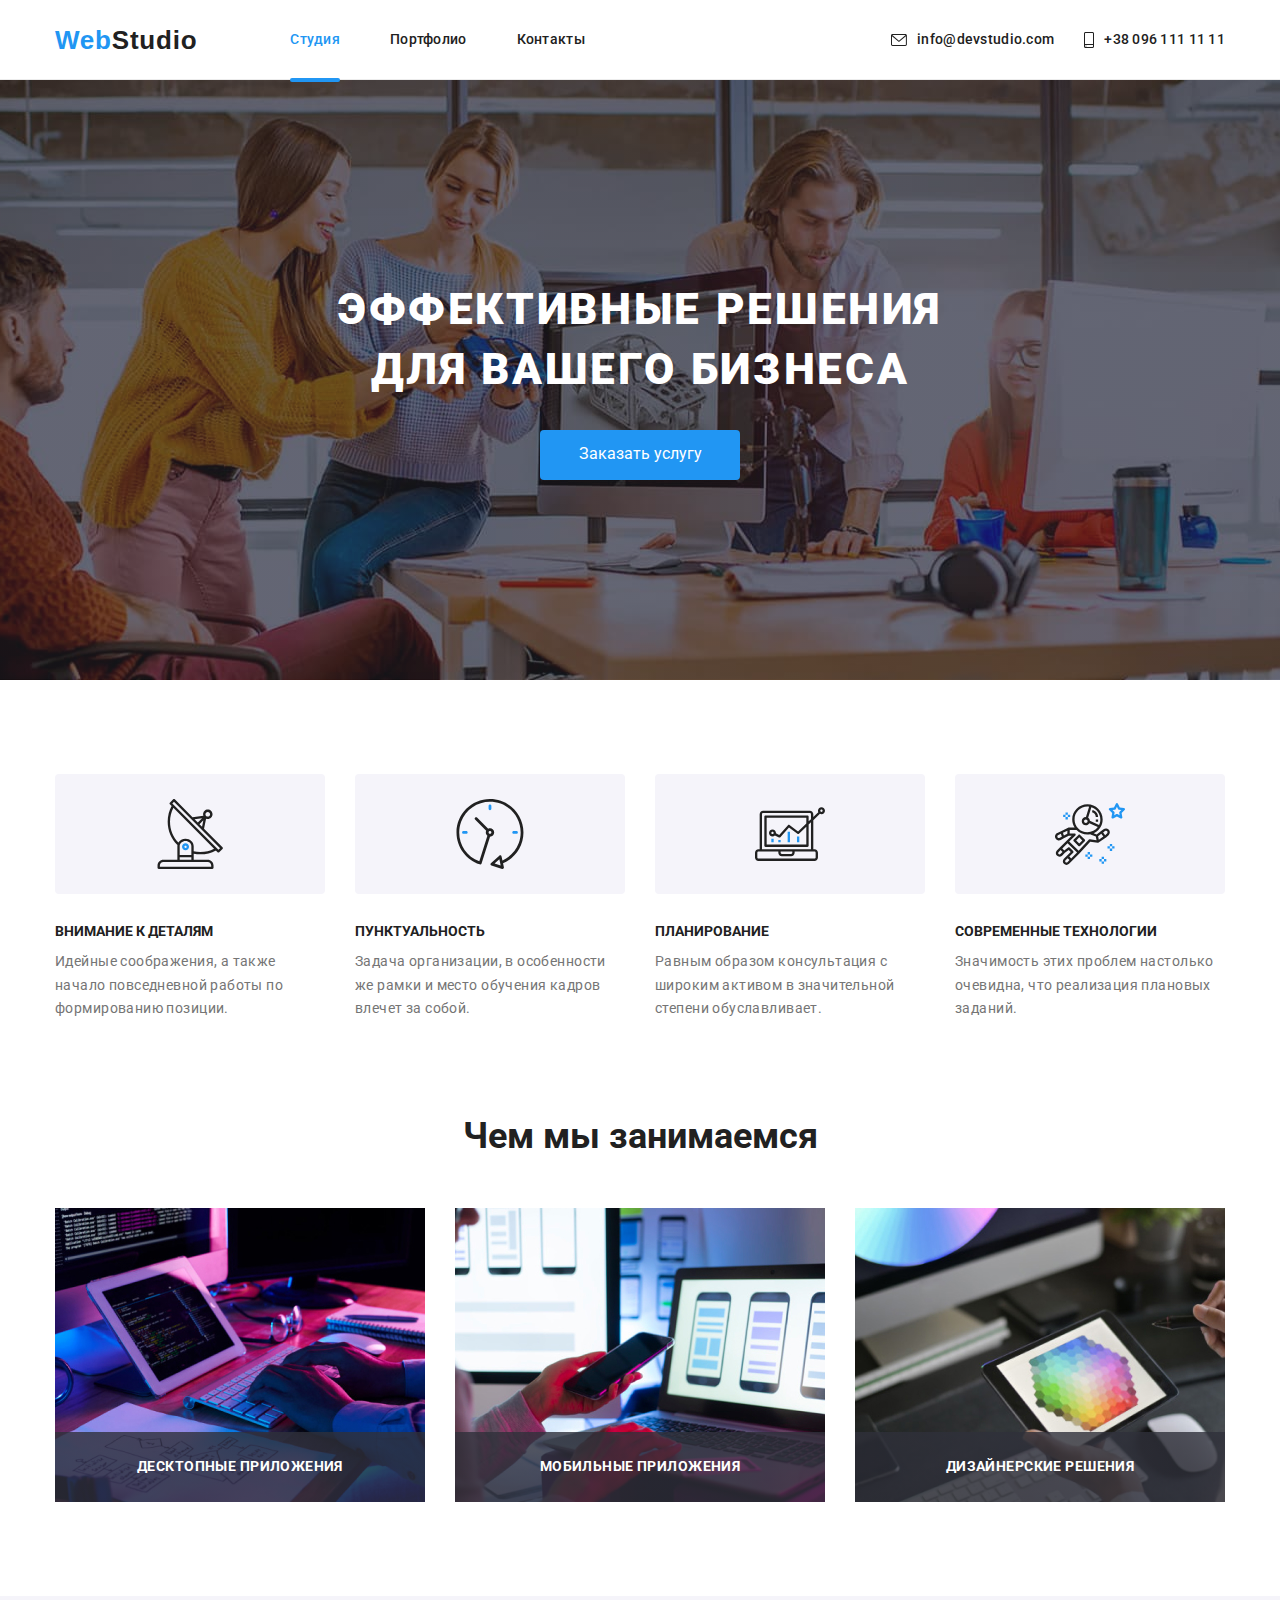
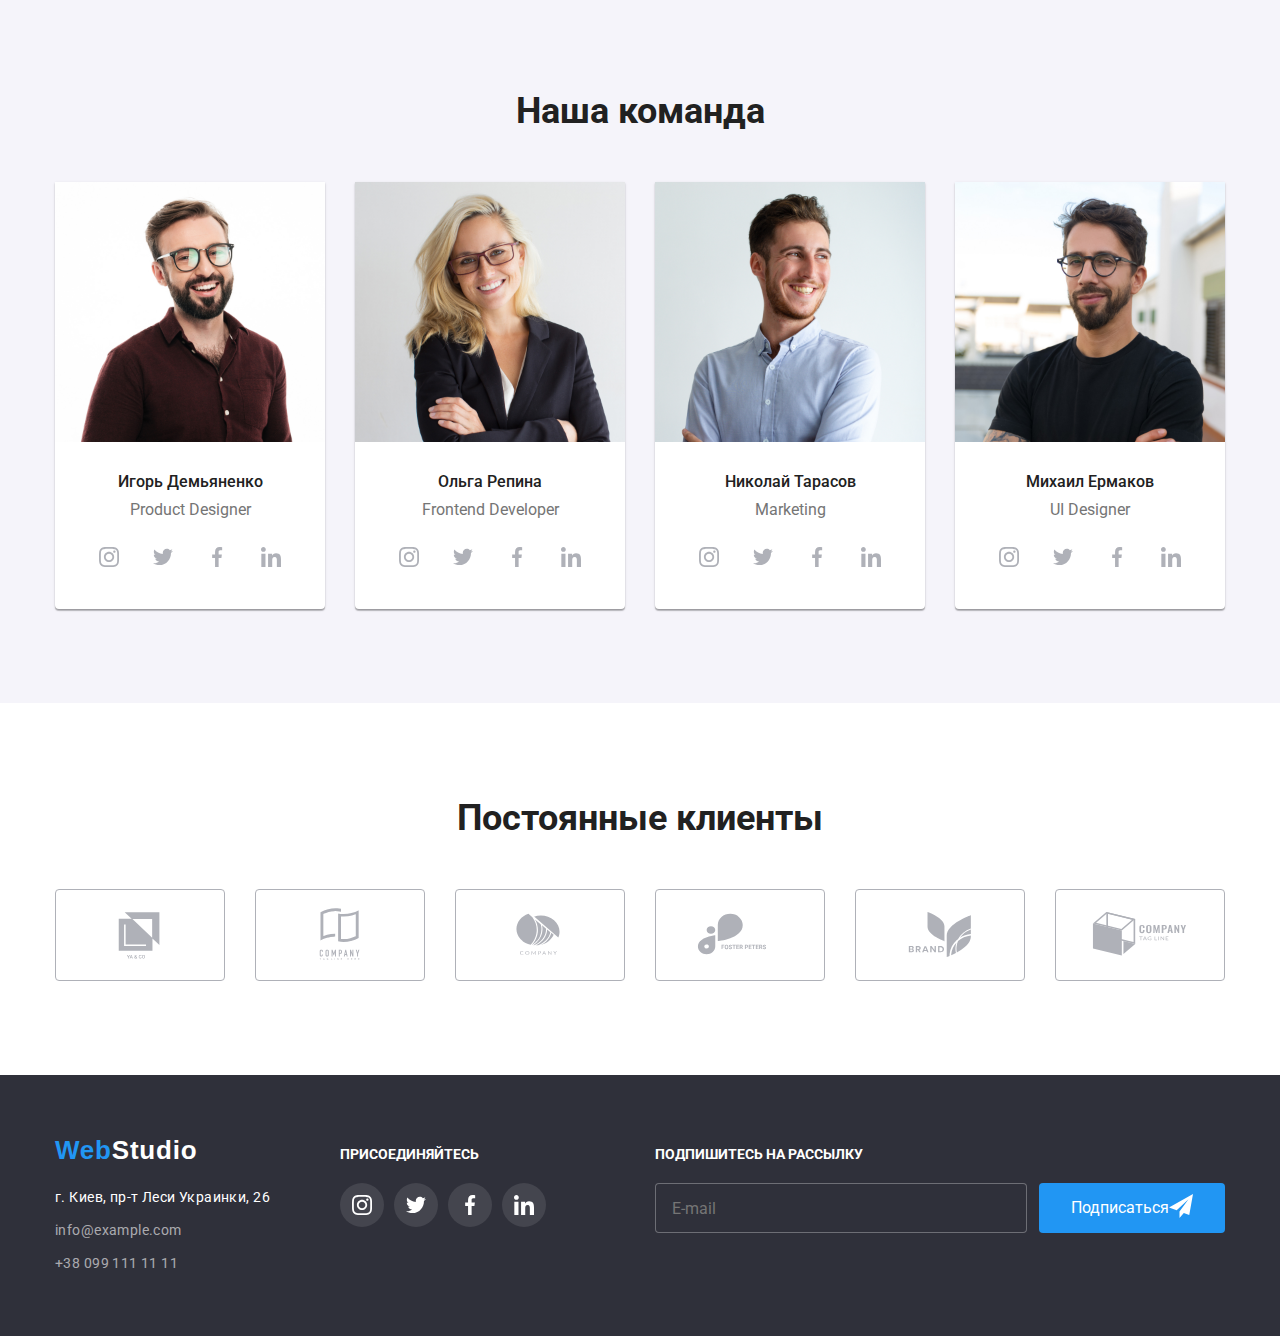
==== commit 53120143: "all" ====
--- a/index.html
+++ b/index.html
@@ -666,7 +666,7 @@
         </div>
       </div>
     </div>
-    <script src="./js/modal.js"></script>
+    <script src="./js/mobile-menu.js"></script>
     <script src="./js/menu.js"></script>
   </body>
 </html>
--- a/css/main.min.css
+++ b/css/main.min.css
@@ -1 +1 @@
-a,button{margin:0;padding:0;display:inline-block;cursor:pointer}h1,h2,h3,h4,p{margin-top:0;margin-bottom:0}ul{list-style:none;margin:0;padding:0}img{display:block;margin-bottom:0}:root{--primary-text-color: #757575;--title-text-color: #212121;--accent-color: #2196f3;--background-hover-button-ptimary: #188ce8;--background-heder: #fff;--background-main: #e5e5e5;--background-footer: #2f303a;--card-gap: 30px;--card-item: 3}.card-set{display:flex;flex-wrap:wrap;gap:var(--card-gap)}.card-set-item{flex-basis:calc((100% - (var(--card-item) - 1)*var(--card-gap))/var(--card-item))}.btn-primary{color:var(--background-heder);background-color:var(--accent-color);border-radius:4px;border:0;width:200px;height:50px;padding:10px 32px;transition-property:background-color;transition-duration:250ms;transition-timing-function:cubic-bezier(0.4, 0, 0.2, 1)}.btn-primary:hover,.btn-primary:focus{background-color:var(--background-hover-button-ptimary);border-radius:4px;border:0;height:50px;padding:10px 32px}.button__secondary{color:var(--title-text-color);background-color:#f5f4fa;border-radius:4px;border:0;height:40px;padding:6px 22px;transition-property:box-shadow,color,background-color;transition-duration:250ms;transition-timing-function:cubic-bezier(0.4, 0, 0.2, 1)}.button__secondary:hover,.button__secondary:focus{color:var(--background-heder);background-color:var(--accent-color);box-shadow:0px 1px 1px rgba(0,0,0,.12),0px 4px 4px rgba(0,0,0,.06),1px 4px 6px rgba(0,0,0,.16)}.button__secondary--ident+.button__secondary--ident{margin-left:8px}.link{color:var(--primary-text-color);text-decoration:none;transition-property:color;transition-duration:250ms;transition-timing-function:cubic-bezier(0.4, 0, 0.2, 1)}.link:hover,.link:focus,.link.current{display:flex;color:var(--accent-color)}.button__list{margin-bottom:40px;--card-gap: 8px}@media screen and (min-width: 768px){.button__list{justify-content:center;margin-bottom:30px}}@media screen and (min-width: 1200px){.button__list{margin-bottom:50px}}.logo{display:block;color:var(--title-text-color);text-decoration:none;font-family:"Raleway";font-style:normal;font-weight:700;font-size:24px;line-height:1.19;letter-spacing:.03em}@media screen and (min-width: 768px){.logo{font-size:26px}}.logo__text{color:var(--accent-color)}.logo--accent{color:var(--background-heder)}@media screen and (max-width: 767px){.header__logo{padding:15px 16px}}@media screen and (min-width: 768px){.header-logo--indent{margin-right:88px}}@media screen and (min-width: 1200px){.header-logo--indent{margin-right:93px}}.footer-logo--indent{margin-bottom:20px;margin-right:0}.social__list{display:flex;justify-content:center;gap:10px;padding:0}.social__link{padding:0;border:none;width:44px;height:44px;display:flex;align-items:center;justify-content:center;border-radius:50%;fill:#afb1b8;transition-property:background-color,fill;transition-duration:250ms;transition-timing-function:cubic-bezier(0.4, 0, 0.2, 1)}.social__link:hover,.social__link:focus{fill:#fff;background-color:#188ce8}@media screen and (min-width: 1200px){.social-tooter{margin-bottom:0;margin-left:70px}}.social-tooter__link{fill:var(--background-heder);background:rgba(255,255,255,.1)}.section-title{color:var(--title-text-color);font-weight:700;font-size:28px;line-height:1.18;text-align:center}@media screen and (min-width: 1200px){.section-title{font-size:36px;line-height:1.17}}.section-title--ident{margin-bottom:50px}.team-title{color:var(--title-text-color);font-weight:500;font-size:16px;line-height:1.19}.team-title--ident{margin-bottom:10px}.work-cards__title{color:var(--title-text-color);font-weight:700;font-size:18px;line-height:2;letter-spacing:.06em}.work-cards__title--ident{margin-top:0;margin-bottom:4px}.unimportant-title{color:var(--title-text-color);font-weight:700;font-size:14px;line-height:1.14;text-align:center;text-transform:uppercase}@media screen and (min-width: 768px){.unimportant-title{text-align:justify}}.unimportant-title--ident{margin-bottom:10px}.footer-title{color:var(--background-heder);font-style:normal;font-weight:700;font-size:14px;line-height:1.14;text-transform:uppercase}.footer-title--ident{margin-bottom:20px;text-align:center}@media screen and (min-width: 1200px){.footer-title--ident{text-align:justify}}.backdrop{position:fixed;top:0;left:0;width:100%;height:100%;background-color:rgba(0,0,0,.2);opacity:1;transition-property:opacity,visibility;transition-duration:250ms;transition-timing-function:cubic-bezier(0.4, 0, 0.2, 1)}.backdrop.is-hidden{opacity:0;pointer-events:none;visibility:hidden}.backdrop.is-hidden .modal{transform:translate(-50%, -50%) scale(0)}.modal{position:absolute;top:50%;left:50%;transform:translate(-50%, -50%) scale(1);width:100%;max-width:450px;padding:40px;background-color:#fff;border-radius:4px;overflow:auto;transition-property:transform;transition-duration:250ms;transition-timing-function:cubic-bezier(0.4, 0, 0.2, 1)}@media screen and (min-width: 1200px){.modal{max-width:528px}}.modal__text{font-weight:700;font-size:20px;line-height:1.5;text-align:center;color:#212121}@media screen and (min-width: 1200px){.modal__text{line-height:1.15}}.modal__text--ident{margin-bottom:12px}.modal-btn{position:absolute;display:flex;justify-content:center;align-items:center;top:8px;right:8px;width:30px;height:30px;background-color:#fff;border:1px solid rgba(0,0,0,.1);border-radius:50%;transition-property:fill;transition-duration:250ms;transition-timing-function:cubic-bezier(0.4, 0, 0.2, 1)}.modal-btn:hover{fill:#2196f3}.form__input{position:relative}.form__input+.form__input{margin-top:10px}.form__link{color:#2196f3}.form-btn{text-align:center}.form-btn--ident{margin-top:30px}.form__comit{width:100%;height:120px;margin-top:4px;resize:none;border:1px solid rgba(33,33,33,.2);appearance:none;border-radius:4px;transition-property:border;transition-duration:250ms;transition-timing-function:cubic-bezier(0.4, 0, 0.2, 1)}.form__checkbox{position:relative;display:flex;align-items:center;font-weight:400;font-size:12px;line-height:1.17;letter-spacing:.03em;color:#757575}@media screen and (min-width: 1200px){.form__checkbox{padding-left:12px}}@media screen and (min-width: 1200px){.form__checkbox{font-size:14px;line-height:1.71}}.form__checkbox--ident{margin-top:20px}.form__lable{display:block;font-weight:400;font-size:12px;line-height:1.17;letter-spacing:.01em;color:#757575}.form__lable:focus-within>.form__text{border:1px solid #2196f3;outline:none}.form__lable:focus-within>.form__icon{fill:#2196f3}.form__feedback{display:block;height:138px;font-weight:400;font-size:12px;line-height:1.17;letter-spacing:.01em;color:#757575}.form__feedback:focus-within>.form__comit{border:1px solid #2196f3;outline:none}.form__icon{position:absolute;top:11px;left:14px;transform:translateY(100%);width:18px;height:18px}.form__text{margin-top:4px;height:40px;width:100%;padding-left:42px;border-radius:4px;border:1px solid rgba(33,33,33,.2);transition-property:border;transition-duration:250ms;transition-timing-function:cubic-bezier(0.4, 0, 0.2, 1)}input,textarea{padding:8px;font-family:inherit;font-size:inherit}.checkbox-icon{display:flex;align-items:center;justify-content:center;margin-right:8px;width:16px;height:15px;fill:#fff;border:1px solid #000;border-radius:2px;transition-property:fill,border,background-color;transition-duration:250ms;transition-timing-function:cubic-bezier(0.4, 0, 0.2, 1)}.checkbox:checked+.checkbox-icon{fill:#2196f3;border:1px solid #2196f3;background-color:#2196f3}.header{height:60px;background-color:var(--background-heder);border-bottom:1px solid #ececec}@media screen and (min-width: 768px){.header{height:80px}}@media screen and (min-width: 768px){.container-header{display:flex}}.mob__btn{display:flex;justify-content:center;align-items:center;height:40px;width:40px;border:none;background-color:rgba(0,0,0,0);transition-property:fill;transition-duration:250ms;transition-timing-function:cubic-bezier(0.4, 0, 0.2, 1)}@media screen and (min-width: 768px){.mob__btn{display:none}}.mob__btn:hover,.mob__btn:focus{fill:var(--accent-color)}.menu--close{position:absolute;top:10px;right:15px;display:flex;justify-content:center;align-items:center;height:40px;width:40px;border:none;background-color:rgba(0,0,0,0);transition-property:fill;transition-duration:250ms;transition-timing-function:cubic-bezier(0.4, 0, 0.2, 1)}.menu--close:hover,.menu--close:focus{fill:var(--accent-color)}.menu-container{position:fixed;top:0;left:0;width:100%;height:100%;padding:48px 40px;background-color:var(--background-heder);opacity:1;transform:translateY(0);transition-property:transform;transition-duration:250ms;transition-timing-function:cubic-bezier(0.4, 0, 0.2, 1)}.menu-container.is-hidden{transform:translateY(-100%);opacity:0;pointer-events:none;visibility:hidden}.menu-page--down{position:absolute;bottom:48px;left:40px}.menu-contacts__item:first-child .menu-contacts__link{font-weight:500;font-size:34px;line-height:1.176;letter-spacing:.02em;color:var(--accent-color);margin-bottom:32px}.menu-contacts__item:last-child .menu-contacts__link{font-weight:500;font-size:24px;line-height:1.166;letter-spacing:.02em;margin-bottom:64px}.menu-social__link{font-weight:500;font-size:18px;line-height:1.222;letter-spacing:.02em;color:var(--accent-color)}.menu-social--line::after{content:"";height:22px;margin-left:10px;margin-right:10px;border:1px solid rgba(33,33,33,.2);transform:rotate(90deg)}.menu__item:not(:last-child){margin-bottom:32px}.menu__link{font-weight:500;font-size:40px;line-height:1.175;letter-spacing:.02em;color:#212121}.menu-social{display:flex;lex-direction:row;flex-wrap:wrap}.nav{display:flex;align-items:center;justify-content:space-between}@media screen and (min-width: 768px){.nav{height:80px}}.nav__page{display:none}@media screen and (min-width: 768px){.nav__page{display:flex}}.nav__item:not(:last-child){margin-right:50px}.nav-link{font-weight:500;font-size:12px;line-height:1.16;letter-spacing:.02em;color:var(--title-text-color)}@media screen and (min-width: 768px){.nav-link{padding-top:32px;padding-bottom:32px}}@media screen and (min-width: 1200px){.nav-link{font-size:14px;line-height:1.14}}.nav-link__accent{position:relative}.nav-link__accent::after{position:absolute;bottom:-3px;opacity:0;content:"";width:100%;height:4px;background-color:var(--accent-color);border-radius:2px}@media screen and (min-width: 1200px){.nav-link__accent::after{bottom:-2px}}.nav-link__accent.current::after{opacity:1}.contacts{display:none}@media screen and (min-width: 768px){.contacts{display:block}}@media screen and (min-width: 1200px){.contacts{display:flex}}@media screen and (min-width: 768px)and (max-width: 1199px){.contacts__item:first-child .contacts__link{padding-top:21px;padding-bottom:0}.contacts__item:last-child .contacts__link{padding-bottom:21px;padding-top:0}.contacts__item:first-child{margin-bottom:10px}}@media screen and (min-width: 1200px){.contacts__item:not(:last-child){margin-right:30px}}.contacts--indent{margin-left:auto}.contacts__link{display:flex;align-items:center}.contacts__link--indent{margin-right:auto}.contacts__icon{margin-right:10px;fill:currentColor}.icon__tel{width:10px;height:14px}@media screen and (min-width: 1200px){.icon__tel{height:16px}}.icon__mail{width:14px;height:10px}@media screen and (min-width: 1200px){.icon__mail{width:16px;height:12px}}.hero{margin:0 auto;text-align:center;padding:118px 0;background-image:linear-gradient(to right, rgba(47, 48, 58, 0.4), rgba(47, 48, 58, 0.4)),url(../images/hero-bg.jpeg);background-position:center;background-size:1600px 600px;background-repeat:no-repeat}@media screen and (min-width: 1200px){.hero{padding:200px 0}}.hero-title{color:var(--background-heder);max-width:360px;text-align:center;font-style:400;font-weight:900;font-size:26px;line-height:42px;line-height:1.62;letter-spacing:.06em;text-transform:uppercase}@media screen and (min-width: 1200px){.hero-title{font-size:44px;line-height:1.36;max-width:696px}}.hero-title--ident{margin:0 auto 30px}.peculiarities{padding-top:60px}@media screen and (min-width: 1200px){.peculiarities{padding-top:94px}}.peculiarities__item{--card-item: 1}@media screen and (min-width: 768px){.peculiarities__item{--card-item: 2}}@media screen and (min-width: 1200px){.peculiarities__item{--card-item: 4}}.peculiarities__img{width:100%;height:120px;background-color:#f5f4fa;border-radius:4px;display:flex;align-items:center;justify-content:center}@media screen and (min-width: 768px){.peculiarities__img{width:354px}}@media screen and (min-width: 1200px){.peculiarities__img{width:270px}}.peculiarities__img--indent{margin-bottom:30px}.peculiarities__text{color:var(--primary-text-color);font-style:normal;font-weight:400;font-size:14px;line-height:1.71;letter-spacing:.03em}.peculiarities__text--ident{margin-top:0;margin-bottom:0}.work{display:none;padding-top:94px;padding-bottom:94px}@media screen and (min-width: 1200px){.work{display:flex}}.work__img{position:relative}.work__text{font-weight:700;font-size:14px;line-height:1.14;text-align:center;letter-spacing:.03em;text-transform:uppercase;color:#fff}.work__text--position{display:flex;flex-direction:column;justify-content:center;position:absolute;bottom:0;left:0;width:100%;height:70px;background-image:linear-gradient(rgba(47, 48, 58, 0.8), rgba(47, 48, 58, 0.8))}.team{background-color:#f5f4fa;padding-top:60px;padding-bottom:60px}@media screen and (min-width: 1200px){.team{padding-top:94px;padding-bottom:94px}}.team__item{--card-item: 1;background:#fff;box-shadow:0px 1px 3px rgba(0,0,0,.12),0px 1px 1px rgba(0,0,0,.14),0px 2px 1px rgba(0,0,0,.2);border-radius:0px 0px 4px 4px}@media screen and (min-width: 768px){.team__item{--card-item: 2}}@media screen and (min-width: 1200px){.team__item{--card-item: 4}}.team__box{text-align:center;padding-top:30px;padding-bottom:30px}.team__text--ident{margin-bottom:16px}.team__img{margin-left:auto;margin-right:auto}.client{padding-top:60px;padding-bottom:60px}@media screen and (min-width: 1200px){.client{padding-top:94px;padding-bottom:94px}}.client__item{--card-item: 2}@media screen and (min-width: 768px){.client__item{--card-item: 3}}@media screen and (min-width: 768px){.client__item{--card-item: 6}}.client__link{display:flex;align-items:center;justify-content:center;height:92px;border:1px solid #afb1b8;border-radius:4px;fill:#afb1b8;transition-property:border-color,fill;transition-duration:250ms;transition-timing-function:cubic-bezier(0.4, 0, 0.2, 1)}@media screen and (min-width: 768px){.client__link{width:226px}}@media screen and (min-width: 1200px){.client__link{width:170px}}.client__link:hover,.client__link:focus{border-color:#2196f3;fill:#2196f3}.container-footer{text-align:center}@media screen and (min-width: 768px){.container-footer{text-align:justify}}@media screen and (min-width: 768px)and (max-width: 1199px){.container-footer{display:flex;flex-wrap:wrap;justify-content:space-around;align-items:baseline}}@media screen and (min-width: 1200px){.container-footer{display:flex;align-items:baseline}}.footer{padding-top:60px;padding-bottom:60px;background-color:var(--background-footer)}.footer-mail{margin-top:60px}@media screen and (min-width: 768px){.footer-mail{width:450px}}@media screen and (min-width: 1200px){.footer-mail{width:570px;margin-left:auto;margin-top:0}}.footer-btn{display:flex;align-items:center;justify-content:space-around;width:200px;height:50px}.footer-btn--ident{margin-top:20px}@media screen and (min-width: 1200px){.footer-btn--ident{margin-top:0;margin-left:12px}}@media screen and (max-width: 767px){.address-box{margin-bottom:20px}}.address{font-family:"Roboto";font-style:normal;font-weight:400;font-size:14px;line-height:1.7;letter-spacing:.03em}.address__link{color:rgba(255,255,255,.6)}.address__text{color:var(--background-heder);margin-top:0;margin-bottom:9px}.address__item--ident{margin-bottom:9px}.address__item--ident:last-child{margin-bottom:0}.mail__input{display:flex;align-items:center;outline:none;width:100%;height:50px;font-weight:400;font-size:16px;line-height:1.25px;padding-left:16px;color:rgba(255,255,255,.6);border:1px solid rgba(255,255,255,.3);border-radius:4px;background-color:var(--background-footer);transition-property:filter;transition-duration:250ms;transition-timing-function:cubic-bezier(0.4, 0, 0.2, 1)}.mail__input:focus{filter:drop-shadow(0px 4px 4px rgba(0, 0, 0, 0.15))}.mail__group{display:flex}@media screen and (max-width: 1199px){.mail__group{flex-direction:column;align-items:center}}.work-cards__link{text-decoration:none;transition-property:box-shadow;transition-duration:250ms;transition-timing-function:cubic-bezier(0.4, 0, 0.2, 1)}.work-cards__link:hover,.work-cards__link:focus{box-shadow:0px 1px 1px rgba(0,0,0,.12),0px 4px 4px rgba(0,0,0,.06),1px 4px 6px rgba(0,0,0,.16)}.work-cards__link .overlay{position:relative;overflow:hidden}.work-cards__link .overlay__text{padding:63px 24px;font-weight:400;font-size:18px;line-height:1.55;letter-spacing:.03em;color:#fff}.work-cards__link .overlay__box{position:absolute;bottom:0;right:0;width:100%;height:100%;transform:translateY(100%);transition-property:transform;transition-duration:250ms;transition-timing-function:cubic-bezier(0.4, 0, 0.2, 1);background:rgba(33,150,243,.9)}.work-cards__link:hover .overlay__box,.work-cards__link:focus .overlay__box{transform:translatex(0)}.work-cards__item{background:var(--background-heder)}@media screen and (min-width: 768px){.work-cards__item{--card-item: 2}}@media screen and (min-width: 1200px){.work-cards__item{--card-item: 3}}.work-cards__box{border:1px solid #eee;border-top:none;padding:24px 20px}.work-cards__text{color:var(--primary-text-color);font-weight:400;font-size:16px;line-height:1.88;letter-spacing:.03em}body{color:var(--primary-text-color);font-family:Roboto,sans-serif}.container{margin-left:auto;margin-right:auto;padding:0 15px;width:100%}@media screen and (min-width: 480px){.container{width:480px}}@media screen and (min-width: 768px){.container{width:780px}}@media screen and (min-width: 1200px){.container{width:1200px}}.visually-hidden{position:absolute;width:1px;height:1px;margin:-1px;border:0;padding:0;white-space:nowrap;clip-path:inset(100%);clip:rect(0 0 0 0);overflow:hidden}.portfolio{padding-top:60px;padding-bottom:60px}@media screen and (min-width: 1200px){.portfolio{padding-top:94px;padding-bottom:94px}}/*# sourceMappingURL=main.min.css.map */+a,button{margin:0;padding:0;display:inline-block;cursor:pointer}h1,h2,h3,h4,p{margin-top:0;margin-bottom:0}ul{list-style:none;margin:0;padding:0}img{display:block;margin-bottom:0}:root{--primary-text-color: #757575;--title-text-color: #212121;--accent-color: #2196f3;--background-hover-button-ptimary: #188ce8;--background-heder: #fff;--background-main: #e5e5e5;--background-footer: #2f303a;--logo-family: Ralewey, sans-serif;--card-gap: 30px;--card-item: 3}.card-set{display:flex;flex-wrap:wrap;gap:var(--card-gap)}.card-set-item{flex-basis:calc((100% - (var(--card-item) - 1)*var(--card-gap))/var(--card-item))}.btn-primary{color:var(--background-heder);background-color:var(--accent-color);border-radius:4px;border:0;width:200px;height:50px;padding:10px 32px;transition-property:background-color;transition-duration:250ms;transition-timing-function:cubic-bezier(0.4, 0, 0.2, 1)}.btn-primary:hover,.btn-primary:focus{background-color:var(--background-hover-button-ptimary);border-radius:4px;border:0;height:50px;padding:10px 32px}.button__secondary{color:var(--title-text-color);background-color:#f5f4fa;border-radius:4px;border:0;height:40px;padding:6px 22px;transition-property:box-shadow,color,background-color;transition-duration:250ms;transition-timing-function:cubic-bezier(0.4, 0, 0.2, 1)}.button__secondary:hover,.button__secondary:focus{color:var(--background-heder);background-color:var(--accent-color);box-shadow:0px 1px 1px rgba(0,0,0,.12),0px 4px 4px rgba(0,0,0,.06),1px 4px 6px rgba(0,0,0,.16)}.button__secondary--ident+.button__secondary--ident{margin-left:8px}.link{color:var(--primary-text-color);text-decoration:none;transition-property:color;transition-duration:250ms;transition-timing-function:cubic-bezier(0.4, 0, 0.2, 1)}.link:hover,.link:focus,.link.current{display:flex;color:var(--accent-color)}.button__list{margin-bottom:40px;--card-gap: 8px}@media screen and (min-width: 768px){.button__list{justify-content:center;margin-bottom:30px}}@media screen and (min-width: 1200px){.button__list{margin-bottom:50px}}.logo{display:block;color:var(--title-text-color);text-decoration:none;font-family:var(--logo-family);font-style:normal;font-weight:700;font-size:24px;line-height:1.19;letter-spacing:.03em}@media screen and (min-width: 768px){.logo{font-size:26px}}.logo__text{color:var(--accent-color)}.logo--accent{color:var(--background-heder)}@media screen and (max-width: 767px){.header__logo{padding:15px 16px}}@media screen and (min-width: 768px){.header-logo--indent{margin-right:88px}}@media screen and (min-width: 1200px){.header-logo--indent{margin-right:93px}}.footer-logo--indent{margin-bottom:20px;margin-right:0}.social__list{display:flex;justify-content:center;gap:10px;padding:0}.social__link{padding:0;border:none;width:44px;height:44px;display:flex;align-items:center;justify-content:center;border-radius:50%;fill:#afb1b8;transition-property:background-color,fill;transition-duration:250ms;transition-timing-function:cubic-bezier(0.4, 0, 0.2, 1)}.social__link:hover,.social__link:focus{fill:#fff;background-color:#188ce8}@media screen and (min-width: 1200px){.social-tooter{margin-bottom:0;margin-left:70px}}.social-tooter__link{fill:var(--background-heder);background:rgba(255,255,255,.1)}.section-title{color:var(--title-text-color);font-weight:700;font-size:28px;line-height:1.18;text-align:center}@media screen and (min-width: 1200px){.section-title{font-size:36px;line-height:1.17}}.section-title--ident{margin-bottom:50px}.team-title{color:var(--title-text-color);font-weight:500;font-size:16px;line-height:1.19}.team-title--ident{margin-bottom:10px}.work-cards__title{color:var(--title-text-color);font-weight:700;font-size:18px;line-height:2;letter-spacing:.06em}.work-cards__title--ident{margin-top:0;margin-bottom:4px}.unimportant-title{color:var(--title-text-color);font-weight:700;font-size:14px;line-height:1.14;text-align:center;text-transform:uppercase}@media screen and (min-width: 768px){.unimportant-title{text-align:justify}}.unimportant-title--ident{margin-bottom:10px}.footer-title{color:var(--background-heder);font-style:normal;font-weight:700;font-size:14px;line-height:1.14;text-transform:uppercase}.footer-title--ident{margin-bottom:20px;text-align:center}@media screen and (min-width: 1200px){.footer-title--ident{text-align:justify}}.backdrop{position:fixed;top:0;left:0;width:100%;height:100%;background-color:rgba(0,0,0,.2);opacity:1;transition-property:opacity,visibility;transition-duration:250ms;transition-timing-function:cubic-bezier(0.4, 0, 0.2, 1)}.backdrop.is-hidden{opacity:0;pointer-events:none;visibility:hidden}.backdrop.is-hidden .modal{transform:translate(-50%, -50%) scale(0)}.modal{position:absolute;top:50%;left:50%;transform:translate(-50%, -50%) scale(1);width:100%;max-width:450px;padding:40px;background-color:#fff;border-radius:4px;overflow:auto;transition-property:transform;transition-duration:250ms;transition-timing-function:cubic-bezier(0.4, 0, 0.2, 1)}@media screen and (min-width: 1200px){.modal{max-width:528px}}.modal__text{font-weight:700;font-size:20px;line-height:1.5;text-align:center;color:#212121}@media screen and (min-width: 1200px){.modal__text{line-height:1.15}}.modal__text--ident{margin-bottom:12px}.modal-btn{position:absolute;display:flex;justify-content:center;align-items:center;top:8px;right:8px;width:30px;height:30px;background-color:#fff;border:1px solid rgba(0,0,0,.1);border-radius:50%;transition-property:fill;transition-duration:250ms;transition-timing-function:cubic-bezier(0.4, 0, 0.2, 1)}.modal-btn:hover{fill:#2196f3}.form__input{position:relative}.form__input+.form__input{margin-top:10px}.form__link{color:#2196f3}.form-btn{text-align:center}.form-btn--ident{margin-top:30px}.form__comit{width:100%;height:120px;margin-top:4px;resize:none;border:1px solid rgba(33,33,33,.2);appearance:none;border-radius:4px;transition-property:border;transition-duration:250ms;transition-timing-function:cubic-bezier(0.4, 0, 0.2, 1)}.form__checkbox{position:relative;display:flex;align-items:center;font-weight:400;font-size:12px;line-height:1.17;letter-spacing:.03em;color:#757575}@media screen and (min-width: 1200px){.form__checkbox{padding-left:12px}}@media screen and (min-width: 1200px){.form__checkbox{font-size:14px;line-height:1.71}}.form__checkbox--ident{margin-top:20px}.form__lable{display:block;font-weight:400;font-size:12px;line-height:1.17;letter-spacing:.01em;color:#757575}.form__lable:focus-within>.form__text{border:1px solid #2196f3;outline:none}.form__lable:focus-within>.form__icon{fill:#2196f3}.form__feedback{display:block;height:138px;font-weight:400;font-size:12px;line-height:1.17;letter-spacing:.01em;color:#757575}.form__feedback:focus-within>.form__comit{border:1px solid #2196f3;outline:none}.form__icon{position:absolute;top:11px;left:14px;transform:translateY(100%);width:18px;height:18px}.form__text{margin-top:4px;height:40px;width:100%;padding-left:42px;border-radius:4px;border:1px solid rgba(33,33,33,.2);transition-property:border;transition-duration:250ms;transition-timing-function:cubic-bezier(0.4, 0, 0.2, 1)}input,textarea{padding:8px;font-family:inherit;font-size:inherit}.checkbox-icon{display:flex;align-items:center;justify-content:center;margin-right:8px;width:16px;height:15px;fill:#fff;border:1px solid #000;border-radius:2px;transition-property:fill,border,background-color;transition-duration:250ms;transition-timing-function:cubic-bezier(0.4, 0, 0.2, 1)}.checkbox:checked+.checkbox-icon{fill:#2196f3;border:1px solid #2196f3;background-color:#2196f3}.header{height:60px;background-color:var(--background-heder);border-bottom:1px solid #ececec}@media screen and (min-width: 768px){.header{height:80px}}@media screen and (min-width: 768px){.container-header{display:flex}}.mob__btn{display:flex;justify-content:center;align-items:center;height:40px;width:40px;border:none;background-color:rgba(0,0,0,0);transition-property:fill;transition-duration:250ms;transition-timing-function:cubic-bezier(0.4, 0, 0.2, 1)}@media screen and (min-width: 768px){.mob__btn{display:none}}.mob__btn:hover,.mob__btn:focus{fill:var(--accent-color)}.menu--close{position:absolute;top:10px;right:15px;display:flex;justify-content:center;align-items:center;height:40px;width:40px;border:none;background-color:rgba(0,0,0,0);transition-property:fill;transition-duration:250ms;transition-timing-function:cubic-bezier(0.4, 0, 0.2, 1)}.menu--close:hover,.menu--close:focus{fill:var(--accent-color)}.menu-container{position:fixed;top:0;left:0;width:100%;height:100%;z-index:99;padding:48px 40px;background-color:var(--background-heder);opacity:1;transform:translateY(0);transition-property:transform;transition-duration:250ms;transition-timing-function:cubic-bezier(0.4, 0, 0.2, 1)}.menu-container.is-hidden{transform:translateY(-100%);opacity:0;pointer-events:none;visibility:hidden}.menu-page--down{position:absolute;bottom:48px;left:40px}.menu-contacts__item:first-child .menu-contacts__link{font-weight:500;font-size:34px;line-height:1.176;letter-spacing:.02em;color:var(--accent-color);margin-bottom:32px}.menu-contacts__item:last-child .menu-contacts__link{font-weight:500;font-size:24px;line-height:1.166;letter-spacing:.02em;margin-bottom:64px}.menu-social__link{font-weight:500;font-size:18px;line-height:1.222;letter-spacing:.02em;color:var(--accent-color)}.menu-social--line::after{content:"";height:22px;margin-left:10px;margin-right:10px;border:1px solid rgba(33,33,33,.2);transform:rotate(90deg)}.menu__item:not(:last-child){margin-bottom:32px}.menu__link{font-weight:500;font-size:40px;line-height:1.175;letter-spacing:.02em;color:#212121}.menu-social{display:flex;lex-direction:row;flex-wrap:wrap}.nav{display:flex;align-items:center;justify-content:space-between}@media screen and (min-width: 768px){.nav{height:80px}}.nav__page{display:none}@media screen and (min-width: 768px){.nav__page{display:flex}}.nav__item:not(:last-child){margin-right:50px}.nav-link{font-weight:500;font-size:12px;line-height:1.16;letter-spacing:.02em;color:var(--title-text-color)}@media screen and (min-width: 768px){.nav-link{padding-top:32px;padding-bottom:32px}}@media screen and (min-width: 1200px){.nav-link{font-size:14px;line-height:1.14}}.nav-link__accent{position:relative}.nav-link__accent::after{position:absolute;bottom:-3px;opacity:0;content:"";width:100%;height:4px;background-color:var(--accent-color);border-radius:2px}@media screen and (min-width: 1200px){.nav-link__accent::after{bottom:-2px}}.nav-link__accent.current::after{opacity:1}.contacts{display:none}@media screen and (min-width: 768px){.contacts{display:block}}@media screen and (min-width: 1200px){.contacts{display:flex}}@media screen and (min-width: 768px)and (max-width: 1199px){.contacts__item:first-child .contacts__link{padding-top:21px;padding-bottom:0}.contacts__item:last-child .contacts__link{padding-bottom:21px;padding-top:0}.contacts__item:first-child{margin-bottom:10px}}@media screen and (min-width: 1200px){.contacts__item:not(:last-child){margin-right:30px}}.contacts--indent{margin-left:auto}.contacts__link{display:flex;align-items:center}.contacts__link--indent{margin-right:auto}.contacts__icon{margin-right:10px;fill:currentColor}.icon__tel{width:10px;height:14px}@media screen and (min-width: 1200px){.icon__tel{height:16px}}.icon__mail{width:14px;height:10px}@media screen and (min-width: 1200px){.icon__mail{width:16px;height:12px}}.hero{margin:0 auto;text-align:center;padding:118px 0;background-image:linear-gradient(to right, rgba(47, 48, 58, 0.4), rgba(47, 48, 58, 0.4)),url(../images/hero-bg.jpeg);background-position:center;background-size:1600px 600px;background-repeat:no-repeat}@media screen and (min-width: 1200px){.hero{padding:200px 0}}.hero-title{color:var(--background-heder);max-width:360px;text-align:center;font-style:400;font-weight:900;font-size:26px;line-height:42px;line-height:1.62;letter-spacing:.06em;text-transform:uppercase}@media screen and (min-width: 1200px){.hero-title{font-size:44px;line-height:1.36;max-width:696px}}.hero-title--ident{margin:0 auto 30px}.peculiarities{padding-top:60px}@media screen and (min-width: 1200px){.peculiarities{padding-top:94px}}.peculiarities__item{--card-item: 1}@media screen and (min-width: 768px){.peculiarities__item{--card-item: 2}}@media screen and (min-width: 1200px){.peculiarities__item{--card-item: 4}}.peculiarities__img{width:100%;height:120px;background-color:#f5f4fa;border-radius:4px;display:flex;align-items:center;justify-content:center}@media screen and (min-width: 768px){.peculiarities__img{width:354px}}@media screen and (min-width: 1200px){.peculiarities__img{width:270px}}.peculiarities__img--indent{margin-bottom:30px}.peculiarities__text{color:var(--primary-text-color);font-style:normal;font-weight:400;font-size:14px;line-height:1.71;letter-spacing:.03em}.peculiarities__text--ident{margin-top:0;margin-bottom:0}.work{display:none;padding-top:94px;padding-bottom:94px}@media screen and (min-width: 1200px){.work{display:flex}}.work__img{position:relative}.work__text{font-weight:700;font-size:14px;line-height:1.14;text-align:center;letter-spacing:.03em;text-transform:uppercase;color:#fff}.work__text--position{display:flex;flex-direction:column;justify-content:center;position:absolute;bottom:0;left:0;width:100%;height:70px;background-image:linear-gradient(rgba(47, 48, 58, 0.8), rgba(47, 48, 58, 0.8))}.team{background-color:#f5f4fa;padding-top:60px;padding-bottom:60px}@media screen and (min-width: 1200px){.team{padding-top:94px;padding-bottom:94px}}.team__item{--card-item: 1;background:#fff;box-shadow:0px 1px 3px rgba(0,0,0,.12),0px 1px 1px rgba(0,0,0,.14),0px 2px 1px rgba(0,0,0,.2);border-radius:0px 0px 4px 4px}@media screen and (min-width: 768px){.team__item{--card-item: 2}}@media screen and (min-width: 1200px){.team__item{--card-item: 4}}.team__box{text-align:center;padding-top:30px;padding-bottom:30px}.team__text--ident{margin-bottom:16px}.team__img{margin-left:auto;margin-right:auto}.client{padding-top:60px;padding-bottom:60px}@media screen and (min-width: 1200px){.client{padding-top:94px;padding-bottom:94px}}.client__item{--card-item: 2}@media screen and (min-width: 768px){.client__item{--card-item: 3}}@media screen and (min-width: 768px){.client__item{--card-item: 6}}.client__link{display:flex;align-items:center;justify-content:center;height:92px;border:1px solid #afb1b8;border-radius:4px;fill:#afb1b8;transition-property:border-color,fill;transition-duration:250ms;transition-timing-function:cubic-bezier(0.4, 0, 0.2, 1)}@media screen and (min-width: 768px){.client__link{width:226px}}@media screen and (min-width: 1200px){.client__link{width:170px}}.client__link:hover,.client__link:focus{border-color:#2196f3;fill:#2196f3}.container-footer{text-align:center}@media screen and (min-width: 768px){.container-footer{text-align:justify}}@media screen and (min-width: 768px)and (max-width: 1199px){.container-footer{display:flex;flex-wrap:wrap;justify-content:space-around;align-items:baseline}}@media screen and (min-width: 1200px){.container-footer{display:flex;align-items:baseline}}.footer{padding-top:60px;padding-bottom:60px;background-color:var(--background-footer)}.footer-mail{margin-top:60px}@media screen and (min-width: 768px){.footer-mail{width:450px}}@media screen and (min-width: 1200px){.footer-mail{width:570px;margin-left:auto;margin-top:0}}.footer-btn{display:flex;align-items:center;justify-content:space-around;width:200px;height:50px}.footer-btn--ident{margin-top:20px}@media screen and (min-width: 1200px){.footer-btn--ident{margin-top:0;margin-left:12px}}@media screen and (max-width: 767px){.address-box{margin-bottom:20px}}.address{font-family:"Roboto";font-style:normal;font-weight:400;font-size:14px;line-height:1.7;letter-spacing:.03em}.address__link{color:rgba(255,255,255,.6)}.address__text{color:var(--background-heder);margin-top:0;margin-bottom:9px}.address__item--ident{margin-bottom:9px}.address__item--ident:last-child{margin-bottom:0}.mail__input{display:flex;align-items:center;outline:none;width:100%;height:50px;font-weight:400;font-size:16px;line-height:1.25px;padding-left:16px;color:rgba(255,255,255,.6);border:1px solid rgba(255,255,255,.3);border-radius:4px;background-color:var(--background-footer);transition-property:filter;transition-duration:250ms;transition-timing-function:cubic-bezier(0.4, 0, 0.2, 1)}.mail__input:focus{filter:drop-shadow(0px 4px 4px rgba(0, 0, 0, 0.15))}.mail__group{display:flex}@media screen and (max-width: 1199px){.mail__group{flex-direction:column;align-items:center}}.work-cards__link{text-decoration:none;transition-property:box-shadow;transition-duration:250ms;transition-timing-function:cubic-bezier(0.4, 0, 0.2, 1)}.work-cards__link:hover,.work-cards__link:focus{box-shadow:0px 1px 1px rgba(0,0,0,.12),0px 4px 4px rgba(0,0,0,.06),1px 4px 6px rgba(0,0,0,.16)}.work-cards__link .overlay{position:relative;overflow:hidden}.work-cards__link .overlay__text{padding:63px 24px;font-weight:400;font-size:18px;line-height:1.55;letter-spacing:.03em;color:#fff}.work-cards__link .overlay__box{position:absolute;bottom:0;right:0;width:100%;height:100%;transform:translateY(100%);transition-property:transform;transition-duration:250ms;transition-timing-function:cubic-bezier(0.4, 0, 0.2, 1);background:rgba(33,150,243,.9)}.work-cards__link:hover .overlay__box,.work-cards__link:focus .overlay__box{transform:translatex(0)}.work-cards__item{background:var(--background-heder)}@media screen and (min-width: 768px){.work-cards__item{--card-item: 2}}@media screen and (min-width: 1200px){.work-cards__item{--card-item: 3}}.work-cards__box{border:1px solid #eee;border-top:none;padding:24px 20px}.work-cards__text{color:var(--primary-text-color);font-weight:400;font-size:16px;line-height:1.88;letter-spacing:.03em}body{color:var(--primary-text-color);font-family:Roboto,sans-serif}.container{margin-left:auto;margin-right:auto;padding:0 15px;width:100%}@media screen and (min-width: 480px){.container{width:480px}}@media screen and (min-width: 768px){.container{width:780px}}@media screen and (min-width: 1200px){.container{width:1200px}}.visually-hidden{position:absolute;width:1px;height:1px;margin:-1px;border:0;padding:0;white-space:nowrap;clip-path:inset(100%);clip:rect(0 0 0 0);overflow:hidden}.portfolio{padding-top:60px;padding-bottom:60px}@media screen and (min-width: 1200px){.portfolio{padding-top:94px;padding-bottom:94px}}/*# sourceMappingURL=main.min.css.map */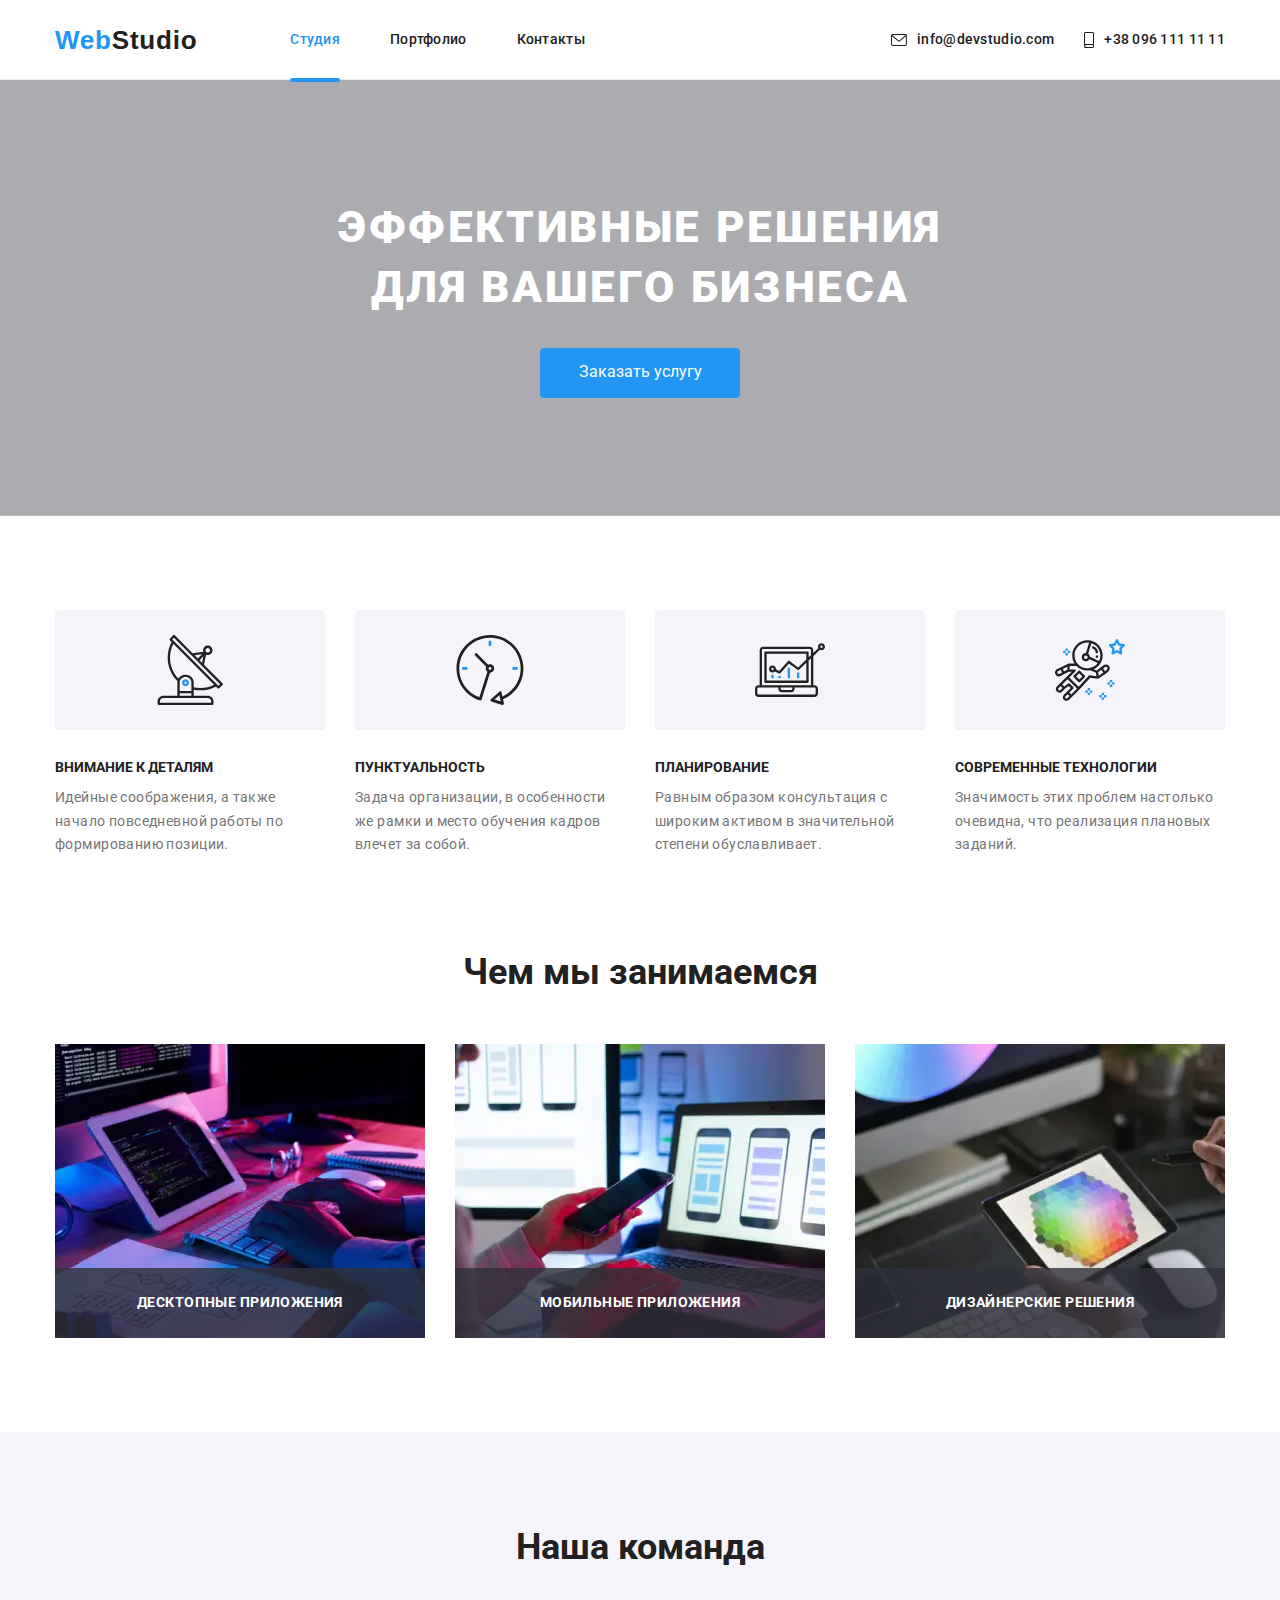
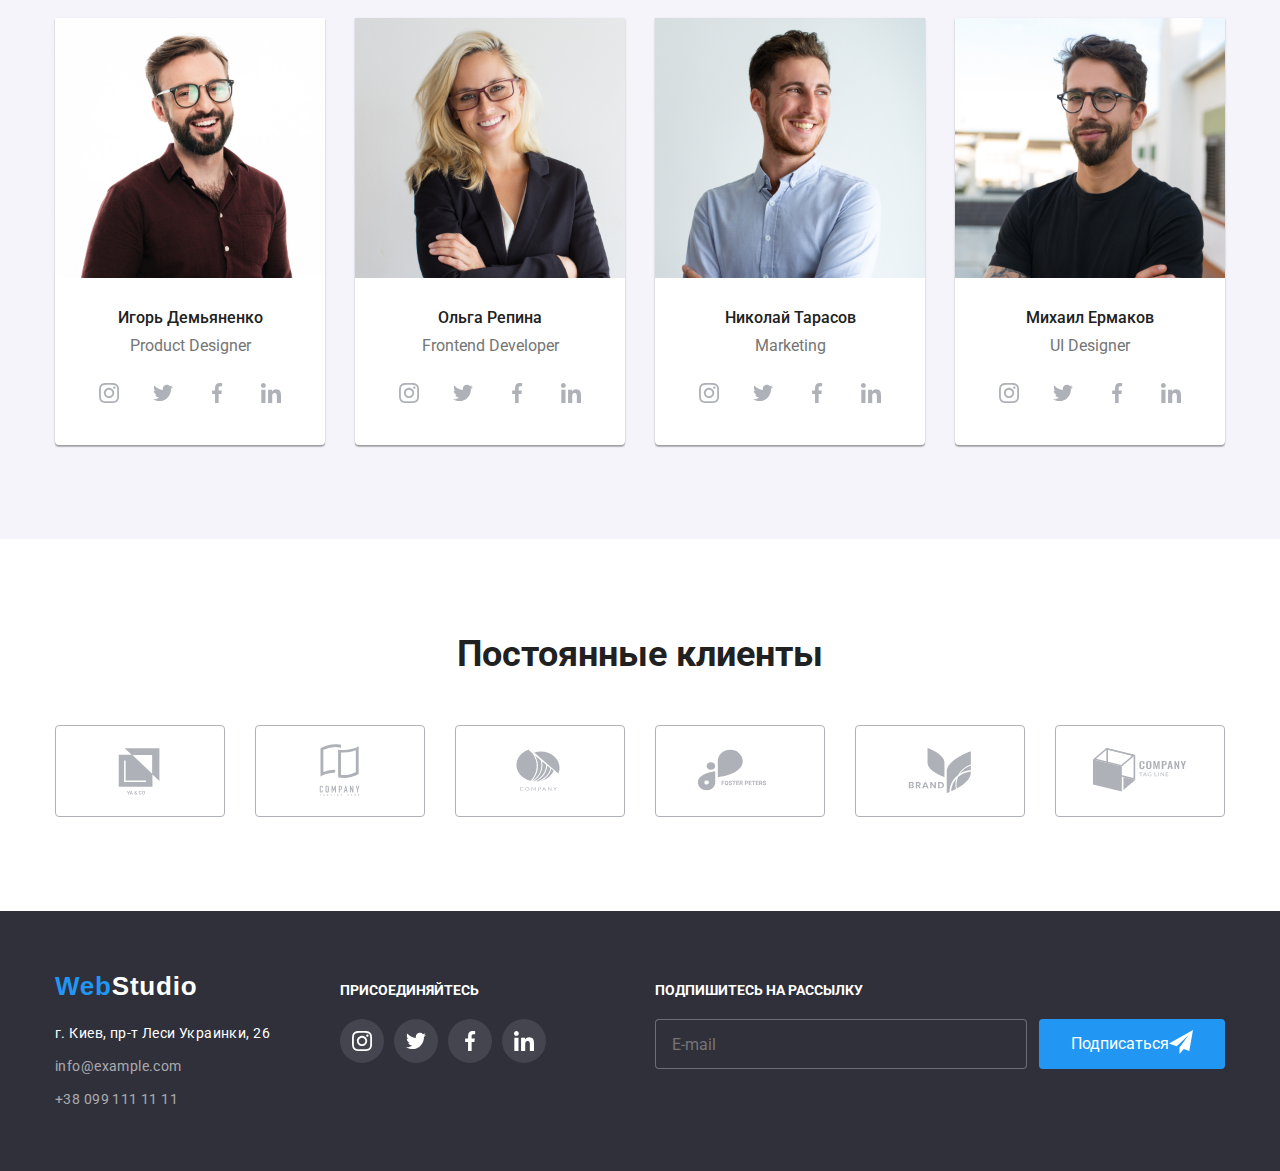
==== commit 2b5ce8bf: "allp" ====
--- a/index.html
+++ b/index.html
@@ -36,60 +36,58 @@
             </svg>
           </button>
           <div class="menu-container is-hidden" data-menu>
-            <div class="menu-box">
-              <div class="menu-page--up">
-                <ul class="menu-page">
-                  <li class="menu__item">
-                    <a href="./index.html" class="current link menu__link"
-                      >Студия</a
-                    >
-                  </li>
-                  <li class="menu__item">
-                    <a href="./portfolio.html" class="link menu__link"
-                      >Портфолио</a
-                    >
-                  </li>
-                  <li class="menu__item">
-                    <a href="#" class="link menu__link">Контакты</a>
-                  </li>
-                </ul>
-              </div>
-
-              <div class="menu-page--down">
-                <ul class="menu-contacts">
-                  <li class="menu-contacts__item">
-                    <a href="" class="link menu-contacts__link"
-                      >+38 096 111 11 11</a
-                    >
-                  </li>
-                  <li class="menu-contacts__item">
-                    <a href="" class="link menu-contacts__link"
-                      >info@devstudio.com</a
-                    >
-                  </li>
-                </ul>
-
-                <ul class="menu-social">
-                  <li class="menu-social__item">
-                    <a href="" class="link menu-social__link menu-social--line"
-                      >Instagram</a
-                    >
-                  </li>
-                  <li class="menu-social__item">
-                    <a href="" class="link menu-social__link menu-social--line"
-                      >Twitter</a
-                    >
-                  </li>
-                  <li class="menu-social__item">
-                    <a href="" class="link menu-social__link menu-social--line"
-                      >Facebook</a
-                    >
-                  </li>
-                  <li class="menu-social__item">
-                    <a href="" class="link menu-social__link">LinkedIn</a>
-                  </li>
-                </ul>
-              </div>
+            <div class="menu-page--up">
+              <ul class="menu-page">
+                <li class="menu__item">
+                  <a href="./index.html" class="current link menu__link"
+                    >Студия</a
+                  >
+                </li>
+                <li class="menu__item">
+                  <a href="./portfolio.html" class="link menu__link"
+                    >Портфолио</a
+                  >
+                </li>
+                <li class="menu__item">
+                  <a href="" class="link menu__link">Контакты</a>
+                </li>
+              </ul>
+            </div>
+
+            <div class="menu-page--down">
+              <ul class="menu-contacts">
+                <li class="menu-contacts__item">
+                  <a href="" class="link menu-contacts__link"
+                    >+38 096 111 11 11</a
+                  >
+                </li>
+                <li class="menu-contacts__item">
+                  <a href="" class="link menu-contacts__link"
+                    >info@devstudio.com</a
+                  >
+                </li>
+              </ul>
+
+              <ul class="card-set menu-social">
+                <li class="card-set-item menu-social__item">
+                  <a href="" class="link menu-social__link menu-social--line"
+                    >Instagram</a
+                  >
+                </li>
+                <li class="card-set-item menu-social__item">
+                  <a href="" class="link menu-social__link menu-social--line"
+                    >Twitter</a
+                  >
+                </li>
+                <li class="card-set-item menu-social__item">
+                  <a href="" class="link menu-social__link menu-social--line"
+                    >Facebook</a
+                  >
+                </li>
+                <li class="card-set-item menu-social__item">
+                  <a href="" class="link menu-social__link">LinkedIn</a>
+                </li>
+              </ul>
             </div>
             <button type="button" class="menu--close" data-menu-close>
               <svg
@@ -237,11 +235,36 @@
           <ul class="card-set work__list">
             <li class="card-set-item work__item">
               <div class="work__img">
-                <img
-                  src="./images/img1.jpeg"
-                  alt="Рабочий процесс"
-                  width="370"
-                />
+                <picture>
+                  <!-- <source
+                    srcset="
+                      ./images/img-tab.jpeg    1x,
+                      ./images/img-tab-2x.jpeg 2x
+                    "
+                    type="image/jpeg"
+                    media="(min-width:768px)"
+                  /> -->
+                  <source
+                    srcset="
+                      ./images/img-squoosh/work-desk-1-1x.webp 1x,
+                      ./images/img-squoosh/work-desk-1-2x.webp 2x
+                    "
+                    type="image/webp"
+                  />
+                  <source
+                    srcset="
+                      ./images/img-squoosh/work-desk-1-1x.jpeg 1x,
+                      ./images/img-squoosh/work-desk-1-2x.jpeg 2x
+                    "
+                    type="image/jpeg"
+                  />
+                  <img
+                    src="./images/img-squoosh/work-desk-1-1x.jpeg"
+                    alt="Рабочий процесс"
+                    width="370"
+                  />
+                </picture>
+
                 <div class="work__text--position">
                   <p class="work__text">Десктопные приложения</p>
                 </div>
@@ -249,11 +272,27 @@
             </li>
             <li class="card-set-item work__item">
               <div class="work__img">
-                <img
-                  src="./images/img2.jpeg"
-                  alt="Рабочий процесс"
-                  width="370"
-                />
+                <picture>
+                  <source
+                    srcset="
+                      ./images/img-squoosh/work-desk-2-1x.webp 1x,
+                      ./images/img-squoosh/work-desk-2-2x.webp 2x
+                    "
+                    type="image/webp"
+                  />
+                  <source
+                    srcset="
+                      ./images/img-squoosh/work-desk-2-1x.jpeg 1x,
+                      ./images/img-squoosh/work-desk-2-2x.jpeg 2x
+                    "
+                    type="image/jpeg"
+                  />
+                  <img
+                    src="./images/img-squoosh/work-desk-2-1x.jpeg"
+                    alt="Рабочий процесс"
+                    width="370"
+                  />
+                </picture>
                 <div class="work__text--position">
                   <p class="work__text">Мобильные приложения</p>
                 </div>
@@ -261,11 +300,28 @@
             </li>
             <li class="card-set-item work__item">
               <div class="work__img">
-                <img
-                  src="./images/img3.jpeg"
-                  alt="Рабочий процесс"
-                  width="370"
-                />
+                <picture>
+                  <source
+                    srcset="
+                      ./images/img-squoosh/work-desk-3-1x.webp 1x,
+                      ./images/img-squoosh/work-desk-3-2x.webp 2x
+                    "
+                    type="image/webp"
+                  />
+                  <source
+                    srcset="
+                      ./images/img-squoosh/work-desk-3-1x.jpeg 1x,
+                      ./images/img-squoosh/work-desk-3-2x.jpeg 2x
+                    "
+                    type="image/jpeg"
+                  />
+                  <img
+                    src="./images/img-squoosh/work-desk-3-1x.jpeg"
+                    alt="Рабочий процесс"
+                    width="370"
+                  />
+                </picture>
+
                 <div class="work__text--position">
                   <p class="work__text">Дизайнерские решения</p>
                 </div>
@@ -667,6 +723,6 @@
       </div>
     </div>
     <script src="./js/mobile-menu.js"></script>
-    <script src="./js/menu.js"></script>
+    <script src="./js/modal.js"></script>
   </body>
 </html>
--- a/css/main.min.css
+++ b/css/main.min.css
@@ -1 +1 @@
-a,button{margin:0;padding:0;display:inline-block;cursor:pointer}h1,h2,h3,h4,p{margin-top:0;margin-bottom:0}ul{list-style:none;margin:0;padding:0}img{display:block;margin-bottom:0}:root{--primary-text-color: #757575;--title-text-color: #212121;--accent-color: #2196f3;--background-hover-button-ptimary: #188ce8;--background-heder: #fff;--background-main: #e5e5e5;--background-footer: #2f303a;--logo-family: Ralewey, sans-serif;--card-gap: 30px;--card-item: 3}.card-set{display:flex;flex-wrap:wrap;gap:var(--card-gap)}.card-set-item{flex-basis:calc((100% - (var(--card-item) - 1)*var(--card-gap))/var(--card-item))}.btn-primary{color:var(--background-heder);background-color:var(--accent-color);border-radius:4px;border:0;width:200px;height:50px;padding:10px 32px;transition-property:background-color;transition-duration:250ms;transition-timing-function:cubic-bezier(0.4, 0, 0.2, 1)}.btn-primary:hover,.btn-primary:focus{background-color:var(--background-hover-button-ptimary);border-radius:4px;border:0;height:50px;padding:10px 32px}.button__secondary{color:var(--title-text-color);background-color:#f5f4fa;border-radius:4px;border:0;height:40px;padding:6px 22px;transition-property:box-shadow,color,background-color;transition-duration:250ms;transition-timing-function:cubic-bezier(0.4, 0, 0.2, 1)}.button__secondary:hover,.button__secondary:focus{color:var(--background-heder);background-color:var(--accent-color);box-shadow:0px 1px 1px rgba(0,0,0,.12),0px 4px 4px rgba(0,0,0,.06),1px 4px 6px rgba(0,0,0,.16)}.button__secondary--ident+.button__secondary--ident{margin-left:8px}.link{color:var(--primary-text-color);text-decoration:none;transition-property:color;transition-duration:250ms;transition-timing-function:cubic-bezier(0.4, 0, 0.2, 1)}.link:hover,.link:focus,.link.current{display:flex;color:var(--accent-color)}.button__list{margin-bottom:40px;--card-gap: 8px}@media screen and (min-width: 768px){.button__list{justify-content:center;margin-bottom:30px}}@media screen and (min-width: 1200px){.button__list{margin-bottom:50px}}.logo{display:block;color:var(--title-text-color);text-decoration:none;font-family:var(--logo-family);font-style:normal;font-weight:700;font-size:24px;line-height:1.19;letter-spacing:.03em}@media screen and (min-width: 768px){.logo{font-size:26px}}.logo__text{color:var(--accent-color)}.logo--accent{color:var(--background-heder)}@media screen and (max-width: 767px){.header__logo{padding:15px 16px}}@media screen and (min-width: 768px){.header-logo--indent{margin-right:88px}}@media screen and (min-width: 1200px){.header-logo--indent{margin-right:93px}}.footer-logo--indent{margin-bottom:20px;margin-right:0}.social__list{display:flex;justify-content:center;gap:10px;padding:0}.social__link{padding:0;border:none;width:44px;height:44px;display:flex;align-items:center;justify-content:center;border-radius:50%;fill:#afb1b8;transition-property:background-color,fill;transition-duration:250ms;transition-timing-function:cubic-bezier(0.4, 0, 0.2, 1)}.social__link:hover,.social__link:focus{fill:#fff;background-color:#188ce8}@media screen and (min-width: 1200px){.social-tooter{margin-bottom:0;margin-left:70px}}.social-tooter__link{fill:var(--background-heder);background:rgba(255,255,255,.1)}.section-title{color:var(--title-text-color);font-weight:700;font-size:28px;line-height:1.18;text-align:center}@media screen and (min-width: 1200px){.section-title{font-size:36px;line-height:1.17}}.section-title--ident{margin-bottom:50px}.team-title{color:var(--title-text-color);font-weight:500;font-size:16px;line-height:1.19}.team-title--ident{margin-bottom:10px}.work-cards__title{color:var(--title-text-color);font-weight:700;font-size:18px;line-height:2;letter-spacing:.06em}.work-cards__title--ident{margin-top:0;margin-bottom:4px}.unimportant-title{color:var(--title-text-color);font-weight:700;font-size:14px;line-height:1.14;text-align:center;text-transform:uppercase}@media screen and (min-width: 768px){.unimportant-title{text-align:justify}}.unimportant-title--ident{margin-bottom:10px}.footer-title{color:var(--background-heder);font-style:normal;font-weight:700;font-size:14px;line-height:1.14;text-transform:uppercase}.footer-title--ident{margin-bottom:20px;text-align:center}@media screen and (min-width: 1200px){.footer-title--ident{text-align:justify}}.backdrop{position:fixed;top:0;left:0;width:100%;height:100%;background-color:rgba(0,0,0,.2);opacity:1;transition-property:opacity,visibility;transition-duration:250ms;transition-timing-function:cubic-bezier(0.4, 0, 0.2, 1)}.backdrop.is-hidden{opacity:0;pointer-events:none;visibility:hidden}.backdrop.is-hidden .modal{transform:translate(-50%, -50%) scale(0)}.modal{position:absolute;top:50%;left:50%;transform:translate(-50%, -50%) scale(1);width:100%;max-width:450px;padding:40px;background-color:#fff;border-radius:4px;overflow:auto;transition-property:transform;transition-duration:250ms;transition-timing-function:cubic-bezier(0.4, 0, 0.2, 1)}@media screen and (min-width: 1200px){.modal{max-width:528px}}.modal__text{font-weight:700;font-size:20px;line-height:1.5;text-align:center;color:#212121}@media screen and (min-width: 1200px){.modal__text{line-height:1.15}}.modal__text--ident{margin-bottom:12px}.modal-btn{position:absolute;display:flex;justify-content:center;align-items:center;top:8px;right:8px;width:30px;height:30px;background-color:#fff;border:1px solid rgba(0,0,0,.1);border-radius:50%;transition-property:fill;transition-duration:250ms;transition-timing-function:cubic-bezier(0.4, 0, 0.2, 1)}.modal-btn:hover{fill:#2196f3}.form__input{position:relative}.form__input+.form__input{margin-top:10px}.form__link{color:#2196f3}.form-btn{text-align:center}.form-btn--ident{margin-top:30px}.form__comit{width:100%;height:120px;margin-top:4px;resize:none;border:1px solid rgba(33,33,33,.2);appearance:none;border-radius:4px;transition-property:border;transition-duration:250ms;transition-timing-function:cubic-bezier(0.4, 0, 0.2, 1)}.form__checkbox{position:relative;display:flex;align-items:center;font-weight:400;font-size:12px;line-height:1.17;letter-spacing:.03em;color:#757575}@media screen and (min-width: 1200px){.form__checkbox{padding-left:12px}}@media screen and (min-width: 1200px){.form__checkbox{font-size:14px;line-height:1.71}}.form__checkbox--ident{margin-top:20px}.form__lable{display:block;font-weight:400;font-size:12px;line-height:1.17;letter-spacing:.01em;color:#757575}.form__lable:focus-within>.form__text{border:1px solid #2196f3;outline:none}.form__lable:focus-within>.form__icon{fill:#2196f3}.form__feedback{display:block;height:138px;font-weight:400;font-size:12px;line-height:1.17;letter-spacing:.01em;color:#757575}.form__feedback:focus-within>.form__comit{border:1px solid #2196f3;outline:none}.form__icon{position:absolute;top:11px;left:14px;transform:translateY(100%);width:18px;height:18px}.form__text{margin-top:4px;height:40px;width:100%;padding-left:42px;border-radius:4px;border:1px solid rgba(33,33,33,.2);transition-property:border;transition-duration:250ms;transition-timing-function:cubic-bezier(0.4, 0, 0.2, 1)}input,textarea{padding:8px;font-family:inherit;font-size:inherit}.checkbox-icon{display:flex;align-items:center;justify-content:center;margin-right:8px;width:16px;height:15px;fill:#fff;border:1px solid #000;border-radius:2px;transition-property:fill,border,background-color;transition-duration:250ms;transition-timing-function:cubic-bezier(0.4, 0, 0.2, 1)}.checkbox:checked+.checkbox-icon{fill:#2196f3;border:1px solid #2196f3;background-color:#2196f3}.header{height:60px;background-color:var(--background-heder);border-bottom:1px solid #ececec}@media screen and (min-width: 768px){.header{height:80px}}@media screen and (min-width: 768px){.container-header{display:flex}}.mob__btn{display:flex;justify-content:center;align-items:center;height:40px;width:40px;border:none;background-color:rgba(0,0,0,0);transition-property:fill;transition-duration:250ms;transition-timing-function:cubic-bezier(0.4, 0, 0.2, 1)}@media screen and (min-width: 768px){.mob__btn{display:none}}.mob__btn:hover,.mob__btn:focus{fill:var(--accent-color)}.menu--close{position:absolute;top:10px;right:15px;display:flex;justify-content:center;align-items:center;height:40px;width:40px;border:none;background-color:rgba(0,0,0,0);transition-property:fill;transition-duration:250ms;transition-timing-function:cubic-bezier(0.4, 0, 0.2, 1)}.menu--close:hover,.menu--close:focus{fill:var(--accent-color)}.menu-container{position:fixed;top:0;left:0;width:100%;height:100%;z-index:99;padding:48px 40px;background-color:var(--background-heder);opacity:1;transform:translateY(0);transition-property:transform;transition-duration:250ms;transition-timing-function:cubic-bezier(0.4, 0, 0.2, 1)}.menu-container.is-hidden{transform:translateY(-100%);opacity:0;pointer-events:none;visibility:hidden}.menu-page--down{position:absolute;bottom:48px;left:40px}.menu-contacts__item:first-child .menu-contacts__link{font-weight:500;font-size:34px;line-height:1.176;letter-spacing:.02em;color:var(--accent-color);margin-bottom:32px}.menu-contacts__item:last-child .menu-contacts__link{font-weight:500;font-size:24px;line-height:1.166;letter-spacing:.02em;margin-bottom:64px}.menu-social__link{font-weight:500;font-size:18px;line-height:1.222;letter-spacing:.02em;color:var(--accent-color)}.menu-social--line::after{content:"";height:22px;margin-left:10px;margin-right:10px;border:1px solid rgba(33,33,33,.2);transform:rotate(90deg)}.menu__item:not(:last-child){margin-bottom:32px}.menu__link{font-weight:500;font-size:40px;line-height:1.175;letter-spacing:.02em;color:#212121}.menu-social{display:flex;lex-direction:row;flex-wrap:wrap}.nav{display:flex;align-items:center;justify-content:space-between}@media screen and (min-width: 768px){.nav{height:80px}}.nav__page{display:none}@media screen and (min-width: 768px){.nav__page{display:flex}}.nav__item:not(:last-child){margin-right:50px}.nav-link{font-weight:500;font-size:12px;line-height:1.16;letter-spacing:.02em;color:var(--title-text-color)}@media screen and (min-width: 768px){.nav-link{padding-top:32px;padding-bottom:32px}}@media screen and (min-width: 1200px){.nav-link{font-size:14px;line-height:1.14}}.nav-link__accent{position:relative}.nav-link__accent::after{position:absolute;bottom:-3px;opacity:0;content:"";width:100%;height:4px;background-color:var(--accent-color);border-radius:2px}@media screen and (min-width: 1200px){.nav-link__accent::after{bottom:-2px}}.nav-link__accent.current::after{opacity:1}.contacts{display:none}@media screen and (min-width: 768px){.contacts{display:block}}@media screen and (min-width: 1200px){.contacts{display:flex}}@media screen and (min-width: 768px)and (max-width: 1199px){.contacts__item:first-child .contacts__link{padding-top:21px;padding-bottom:0}.contacts__item:last-child .contacts__link{padding-bottom:21px;padding-top:0}.contacts__item:first-child{margin-bottom:10px}}@media screen and (min-width: 1200px){.contacts__item:not(:last-child){margin-right:30px}}.contacts--indent{margin-left:auto}.contacts__link{display:flex;align-items:center}.contacts__link--indent{margin-right:auto}.contacts__icon{margin-right:10px;fill:currentColor}.icon__tel{width:10px;height:14px}@media screen and (min-width: 1200px){.icon__tel{height:16px}}.icon__mail{width:14px;height:10px}@media screen and (min-width: 1200px){.icon__mail{width:16px;height:12px}}.hero{margin:0 auto;text-align:center;padding:118px 0;background-image:linear-gradient(to right, rgba(47, 48, 58, 0.4), rgba(47, 48, 58, 0.4)),url(../images/hero-bg.jpeg);background-position:center;background-size:1600px 600px;background-repeat:no-repeat}@media screen and (min-width: 1200px){.hero{padding:200px 0}}.hero-title{color:var(--background-heder);max-width:360px;text-align:center;font-style:400;font-weight:900;font-size:26px;line-height:42px;line-height:1.62;letter-spacing:.06em;text-transform:uppercase}@media screen and (min-width: 1200px){.hero-title{font-size:44px;line-height:1.36;max-width:696px}}.hero-title--ident{margin:0 auto 30px}.peculiarities{padding-top:60px}@media screen and (min-width: 1200px){.peculiarities{padding-top:94px}}.peculiarities__item{--card-item: 1}@media screen and (min-width: 768px){.peculiarities__item{--card-item: 2}}@media screen and (min-width: 1200px){.peculiarities__item{--card-item: 4}}.peculiarities__img{width:100%;height:120px;background-color:#f5f4fa;border-radius:4px;display:flex;align-items:center;justify-content:center}@media screen and (min-width: 768px){.peculiarities__img{width:354px}}@media screen and (min-width: 1200px){.peculiarities__img{width:270px}}.peculiarities__img--indent{margin-bottom:30px}.peculiarities__text{color:var(--primary-text-color);font-style:normal;font-weight:400;font-size:14px;line-height:1.71;letter-spacing:.03em}.peculiarities__text--ident{margin-top:0;margin-bottom:0}.work{display:none;padding-top:94px;padding-bottom:94px}@media screen and (min-width: 1200px){.work{display:flex}}.work__img{position:relative}.work__text{font-weight:700;font-size:14px;line-height:1.14;text-align:center;letter-spacing:.03em;text-transform:uppercase;color:#fff}.work__text--position{display:flex;flex-direction:column;justify-content:center;position:absolute;bottom:0;left:0;width:100%;height:70px;background-image:linear-gradient(rgba(47, 48, 58, 0.8), rgba(47, 48, 58, 0.8))}.team{background-color:#f5f4fa;padding-top:60px;padding-bottom:60px}@media screen and (min-width: 1200px){.team{padding-top:94px;padding-bottom:94px}}.team__item{--card-item: 1;background:#fff;box-shadow:0px 1px 3px rgba(0,0,0,.12),0px 1px 1px rgba(0,0,0,.14),0px 2px 1px rgba(0,0,0,.2);border-radius:0px 0px 4px 4px}@media screen and (min-width: 768px){.team__item{--card-item: 2}}@media screen and (min-width: 1200px){.team__item{--card-item: 4}}.team__box{text-align:center;padding-top:30px;padding-bottom:30px}.team__text--ident{margin-bottom:16px}.team__img{margin-left:auto;margin-right:auto}.client{padding-top:60px;padding-bottom:60px}@media screen and (min-width: 1200px){.client{padding-top:94px;padding-bottom:94px}}.client__item{--card-item: 2}@media screen and (min-width: 768px){.client__item{--card-item: 3}}@media screen and (min-width: 768px){.client__item{--card-item: 6}}.client__link{display:flex;align-items:center;justify-content:center;height:92px;border:1px solid #afb1b8;border-radius:4px;fill:#afb1b8;transition-property:border-color,fill;transition-duration:250ms;transition-timing-function:cubic-bezier(0.4, 0, 0.2, 1)}@media screen and (min-width: 768px){.client__link{width:226px}}@media screen and (min-width: 1200px){.client__link{width:170px}}.client__link:hover,.client__link:focus{border-color:#2196f3;fill:#2196f3}.container-footer{text-align:center}@media screen and (min-width: 768px){.container-footer{text-align:justify}}@media screen and (min-width: 768px)and (max-width: 1199px){.container-footer{display:flex;flex-wrap:wrap;justify-content:space-around;align-items:baseline}}@media screen and (min-width: 1200px){.container-footer{display:flex;align-items:baseline}}.footer{padding-top:60px;padding-bottom:60px;background-color:var(--background-footer)}.footer-mail{margin-top:60px}@media screen and (min-width: 768px){.footer-mail{width:450px}}@media screen and (min-width: 1200px){.footer-mail{width:570px;margin-left:auto;margin-top:0}}.footer-btn{display:flex;align-items:center;justify-content:space-around;width:200px;height:50px}.footer-btn--ident{margin-top:20px}@media screen and (min-width: 1200px){.footer-btn--ident{margin-top:0;margin-left:12px}}@media screen and (max-width: 767px){.address-box{margin-bottom:20px}}.address{font-family:"Roboto";font-style:normal;font-weight:400;font-size:14px;line-height:1.7;letter-spacing:.03em}.address__link{color:rgba(255,255,255,.6)}.address__text{color:var(--background-heder);margin-top:0;margin-bottom:9px}.address__item--ident{margin-bottom:9px}.address__item--ident:last-child{margin-bottom:0}.mail__input{display:flex;align-items:center;outline:none;width:100%;height:50px;font-weight:400;font-size:16px;line-height:1.25px;padding-left:16px;color:rgba(255,255,255,.6);border:1px solid rgba(255,255,255,.3);border-radius:4px;background-color:var(--background-footer);transition-property:filter;transition-duration:250ms;transition-timing-function:cubic-bezier(0.4, 0, 0.2, 1)}.mail__input:focus{filter:drop-shadow(0px 4px 4px rgba(0, 0, 0, 0.15))}.mail__group{display:flex}@media screen and (max-width: 1199px){.mail__group{flex-direction:column;align-items:center}}.work-cards__link{text-decoration:none;transition-property:box-shadow;transition-duration:250ms;transition-timing-function:cubic-bezier(0.4, 0, 0.2, 1)}.work-cards__link:hover,.work-cards__link:focus{box-shadow:0px 1px 1px rgba(0,0,0,.12),0px 4px 4px rgba(0,0,0,.06),1px 4px 6px rgba(0,0,0,.16)}.work-cards__link .overlay{position:relative;overflow:hidden}.work-cards__link .overlay__text{padding:63px 24px;font-weight:400;font-size:18px;line-height:1.55;letter-spacing:.03em;color:#fff}.work-cards__link .overlay__box{position:absolute;bottom:0;right:0;width:100%;height:100%;transform:translateY(100%);transition-property:transform;transition-duration:250ms;transition-timing-function:cubic-bezier(0.4, 0, 0.2, 1);background:rgba(33,150,243,.9)}.work-cards__link:hover .overlay__box,.work-cards__link:focus .overlay__box{transform:translatex(0)}.work-cards__item{background:var(--background-heder)}@media screen and (min-width: 768px){.work-cards__item{--card-item: 2}}@media screen and (min-width: 1200px){.work-cards__item{--card-item: 3}}.work-cards__box{border:1px solid #eee;border-top:none;padding:24px 20px}.work-cards__text{color:var(--primary-text-color);font-weight:400;font-size:16px;line-height:1.88;letter-spacing:.03em}body{color:var(--primary-text-color);font-family:Roboto,sans-serif}.container{margin-left:auto;margin-right:auto;padding:0 15px;width:100%}@media screen and (min-width: 480px){.container{width:480px}}@media screen and (min-width: 768px){.container{width:780px}}@media screen and (min-width: 1200px){.container{width:1200px}}.visually-hidden{position:absolute;width:1px;height:1px;margin:-1px;border:0;padding:0;white-space:nowrap;clip-path:inset(100%);clip:rect(0 0 0 0);overflow:hidden}.portfolio{padding-top:60px;padding-bottom:60px}@media screen and (min-width: 1200px){.portfolio{padding-top:94px;padding-bottom:94px}}/*# sourceMappingURL=main.min.css.map */+a,button{margin:0;padding:0;display:inline-block;cursor:pointer}h1,h2,h3,h4,p{margin-top:0;margin-bottom:0}ul{list-style:none;margin:0;padding:0}img{display:block;max-width:100%;height:auto}:root{--primary-text-color: #757575;--title-text-color: #212121;--accent-color: #2196f3;--background-hover-button-ptimary: #188ce8;--background-heder: #fff;--background-main: #e5e5e5;--background-footer: #2f303a;--logo-family: Ralewey, sans-serif;--card-gap: 30px;--card-item: 3}.card-set{display:flex;flex-wrap:wrap;gap:var(--card-gap)}.card-set-item{flex-basis:calc((100% - (var(--card-item) - 1)*var(--card-gap))/var(--card-item))}.btn-primary{color:var(--background-heder);background-color:var(--accent-color);border-radius:4px;border:0;width:200px;height:50px;padding:10px 32px;transition-property:background-color;transition-duration:250ms;transition-timing-function:cubic-bezier(0.4, 0, 0.2, 1)}.btn-primary:hover,.btn-primary:focus{background-color:var(--background-hover-button-ptimary);border-radius:4px;border:0;height:50px;padding:10px 32px}.button__secondary{color:var(--title-text-color);background-color:#f5f4fa;border-radius:4px;border:0;height:40px;padding:6px 22px;transition-property:box-shadow,color,background-color;transition-duration:250ms;transition-timing-function:cubic-bezier(0.4, 0, 0.2, 1)}.button__secondary:hover,.button__secondary:focus{color:var(--background-heder);background-color:var(--accent-color);box-shadow:0px 1px 1px rgba(0,0,0,.12),0px 4px 4px rgba(0,0,0,.06),1px 4px 6px rgba(0,0,0,.16)}.button__secondary--ident+.button__secondary--ident{margin-left:8px}.link{color:var(--primary-text-color);text-decoration:none;transition-property:color;transition-duration:250ms;transition-timing-function:cubic-bezier(0.4, 0, 0.2, 1)}.link:hover,.link:focus,.link.current{display:flex;color:var(--accent-color)}.button__list{margin-bottom:40px;--card-gap: 8px}@media screen and (min-width: 768px){.button__list{justify-content:center;margin-bottom:30px}}@media screen and (min-width: 1200px){.button__list{margin-bottom:50px}}.logo{display:block;color:var(--title-text-color);text-decoration:none;font-family:var(--logo-family);font-style:normal;font-weight:700;font-size:24px;line-height:1.19;letter-spacing:.03em}@media screen and (min-width: 768px){.logo{font-size:26px}}.logo__text{color:var(--accent-color)}.logo--accent{color:var(--background-heder)}@media screen and (max-width: 767px){.header__logo{padding:15px 16px}}@media screen and (min-width: 768px){.header-logo--indent{margin-right:88px}}@media screen and (min-width: 1200px){.header-logo--indent{margin-right:93px}}.footer-logo--indent{margin-bottom:20px;margin-right:0}.social__list{display:flex;justify-content:center;gap:10px;padding:0}.social__link{padding:0;border:none;width:44px;height:44px;display:flex;align-items:center;justify-content:center;border-radius:50%;fill:#afb1b8;transition-property:background-color,fill;transition-duration:250ms;transition-timing-function:cubic-bezier(0.4, 0, 0.2, 1)}.social__link:hover,.social__link:focus{fill:#fff;background-color:#188ce8}@media screen and (min-width: 1200px){.social-tooter{margin-bottom:0;margin-left:70px}}.social-tooter__link{fill:var(--background-heder);background:rgba(255,255,255,.1)}.section-title{color:var(--title-text-color);font-weight:700;font-size:28px;line-height:1.18;text-align:center}@media screen and (min-width: 1200px){.section-title{font-size:36px;line-height:1.17}}.section-title--ident{margin-bottom:50px}.team-title{color:var(--title-text-color);font-weight:500;font-size:16px;line-height:1.19}.team-title--ident{margin-bottom:10px}.work-cards__title{color:var(--title-text-color);font-weight:700;font-size:18px;line-height:2;letter-spacing:.06em}.work-cards__title--ident{margin-top:0;margin-bottom:4px}.unimportant-title{color:var(--title-text-color);font-weight:700;font-size:14px;line-height:1.14;text-align:center;text-transform:uppercase}@media screen and (min-width: 768px){.unimportant-title{text-align:justify}}.unimportant-title--ident{margin-bottom:10px}.footer-title{color:var(--background-heder);font-style:normal;font-weight:700;font-size:14px;line-height:1.14;text-transform:uppercase}.footer-title--ident{margin-bottom:20px;text-align:center}@media screen and (min-width: 1200px){.footer-title--ident{text-align:justify}}.backdrop{position:fixed;top:0;left:0;width:100%;height:100%;background-color:rgba(0,0,0,.2);opacity:1;z-index:1;transition-property:opacity,visibility;transition-duration:250ms;transition-timing-function:cubic-bezier(0.4, 0, 0.2, 1)}.backdrop.is-hidden{opacity:0;pointer-events:none;visibility:hidden}.backdrop.is-hidden .modal{transform:translate(-50%, -50%) scale(0)}.modal{position:absolute;top:50%;left:50%;transform:translate(-50%, -50%) scale(1);width:100%;max-width:450px;padding:40px;background-color:#fff;border-radius:4px;overflow:auto;transition-property:transform;transition-duration:250ms;transition-timing-function:cubic-bezier(0.4, 0, 0.2, 1)}@media screen and (min-width: 1200px){.modal{max-width:528px}}.modal__text{font-weight:700;font-size:20px;line-height:1.5;text-align:center;color:#212121}@media screen and (min-width: 1200px){.modal__text{line-height:1.15}}.modal__text--ident{margin-bottom:12px}.modal-btn{position:absolute;display:flex;justify-content:center;align-items:center;top:8px;right:8px;width:30px;height:30px;background-color:#fff;border:1px solid rgba(0,0,0,.1);border-radius:50%;transition-property:fill;transition-duration:250ms;transition-timing-function:cubic-bezier(0.4, 0, 0.2, 1)}.modal-btn:hover{fill:#2196f3}.form__input{position:relative}.form__input+.form__input{margin-top:10px}.form__link{color:#2196f3}.form-btn{text-align:center}.form-btn--ident{margin-top:30px}.form__comit{width:100%;height:120px;margin-top:4px;resize:none;border:1px solid rgba(33,33,33,.2);appearance:none;border-radius:4px;transition-property:border;transition-duration:250ms;transition-timing-function:cubic-bezier(0.4, 0, 0.2, 1)}.form__checkbox{position:relative;display:flex;align-items:center;font-weight:400;font-size:12px;line-height:1.17;letter-spacing:.03em;color:#757575}@media screen and (min-width: 1200px){.form__checkbox{padding-left:12px}}@media screen and (min-width: 1200px){.form__checkbox{font-size:14px;line-height:1.71}}.form__checkbox--ident{margin-top:20px}.form__lable{display:block;font-weight:400;font-size:12px;line-height:1.17;letter-spacing:.01em;color:#757575}.form__lable:focus-within>.form__text{border:1px solid #2196f3;outline:none}.form__lable:focus-within>.form__icon{fill:#2196f3}.form__feedback{display:block;height:138px;font-weight:400;font-size:12px;line-height:1.17;letter-spacing:.01em;color:#757575}.form__feedback:focus-within>.form__comit{border:1px solid #2196f3;outline:none}.form__icon{position:absolute;top:11px;left:14px;transform:translateY(100%);width:18px;height:18px}.form__text{margin-top:4px;height:40px;width:100%;padding-left:42px;border-radius:4px;border:1px solid rgba(33,33,33,.2);transition-property:border;transition-duration:250ms;transition-timing-function:cubic-bezier(0.4, 0, 0.2, 1)}input,textarea{padding:8px;font-family:inherit;font-size:inherit}.checkbox-icon{display:flex;align-items:center;justify-content:center;margin-right:8px;width:16px;height:15px;fill:#fff;border:1px solid #000;border-radius:2px;transition-property:fill,border,background-color;transition-duration:250ms;transition-timing-function:cubic-bezier(0.4, 0, 0.2, 1)}.checkbox:checked+.checkbox-icon{fill:#2196f3;border:1px solid #2196f3;background-color:#2196f3}.header{height:60px;background-color:var(--background-heder);border-bottom:1px solid #ececec}@media screen and (min-width: 768px){.header{height:80px}}@media screen and (min-width: 768px){.container-header{display:flex}}.mob__btn{display:flex;justify-content:center;align-items:center;height:40px;width:40px;border:none;background-color:rgba(0,0,0,0);transition-property:fill;transition-duration:250ms;transition-timing-function:cubic-bezier(0.4, 0, 0.2, 1)}@media screen and (min-width: 768px){.mob__btn{display:none}}.mob__btn:hover,.mob__btn:focus{fill:var(--accent-color)}.menu--close{position:absolute;top:10px;right:15px;display:flex;justify-content:center;align-items:center;height:40px;width:40px;border:none;background-color:rgba(0,0,0,0);transition-property:fill;transition-duration:250ms;transition-timing-function:cubic-bezier(0.4, 0, 0.2, 1)}.menu--close:hover,.menu--close:focus{fill:var(--accent-color)}.menu-container{display:flex;flex-direction:column;justify-content:space-between;position:fixed;top:0;left:0;width:100%;height:100%;z-index:1;padding:48px 40px;background-color:var(--background-heder);opacity:1;transform:translateY(0);transition-property:transform;transition-duration:250ms;transition-timing-function:cubic-bezier(0.4, 0, 0.2, 1)}.menu-container.is-hidden{transform:translateY(-100%);opacity:0;pointer-events:none;visibility:hidden}.menu-contacts__item:first-child .menu-contacts__link{font-weight:500;font-size:28px;line-height:1.176;letter-spacing:.02em;color:var(--accent-color);margin-bottom:32px}@media screen and (min-width: 340px){.menu-contacts__item:first-child .menu-contacts__link{font-size:34px}}.menu-contacts__item:last-child .menu-contacts__link{font-weight:500;font-size:22px;line-height:1.166;letter-spacing:.02em;margin-bottom:64px}@media screen and (min-width: 340px){.menu-contacts__item:last-child .menu-contacts__link{font-size:24px}}.menu-social__item{--card-item: 5}.menu-social__link{font-weight:500;font-size:18px;line-height:1.222;letter-spacing:.02em;color:var(--accent-color)}.menu-social--line::after{content:"";height:22px;margin-left:10px;border:1px solid rgba(33,33,33,.2);transform:rotate(90deg)}.menu__item:not(:last-child){margin-bottom:32px}.menu__link{font-weight:500;font-size:30px;line-height:1.175;letter-spacing:.02em;color:#212121}@media screen and (min-width: 340px){.menu__link{font-size:40px}}.menu-social{--card-gap: 10px}.nav{display:flex;align-items:center;justify-content:space-between}@media screen and (min-width: 768px){.nav{height:80px}}.nav__page{display:none}@media screen and (min-width: 768px){.nav__page{display:flex}}.nav__item:not(:last-child){margin-right:50px}.nav-link{font-weight:500;font-size:12px;line-height:1.16;letter-spacing:.02em;color:var(--title-text-color)}@media screen and (min-width: 768px){.nav-link{padding-top:32px;padding-bottom:32px}}@media screen and (min-width: 1200px){.nav-link{font-size:14px;line-height:1.14}}.nav-link__accent{position:relative}.nav-link__accent::after{position:absolute;bottom:-3px;opacity:0;content:"";width:100%;height:4px;background-color:var(--accent-color);border-radius:2px}@media screen and (min-width: 1200px){.nav-link__accent::after{bottom:-2px}}.nav-link__accent.current::after{opacity:1}.contacts{display:none}@media screen and (min-width: 768px){.contacts{display:block}}@media screen and (min-width: 1200px){.contacts{display:flex}}@media screen and (min-width: 768px)and (max-width: 1199px){.contacts__item:first-child .contacts__link{padding-top:21px;padding-bottom:0}.contacts__item:last-child .contacts__link{padding-bottom:21px;padding-top:0}.contacts__item:first-child{margin-bottom:10px}}@media screen and (min-width: 1200px){.contacts__item:not(:last-child){margin-right:30px}}.contacts--indent{margin-left:auto}.contacts__link{display:flex;align-items:center}.contacts__link--indent{margin-right:auto}.contacts__icon{margin-right:10px;fill:currentColor}.icon__tel{width:10px;height:14px}@media screen and (min-width: 1200px){.icon__tel{height:16px}}.icon__mail{width:14px;height:10px}@media screen and (min-width: 1200px){.icon__mail{width:16px;height:12px}}.hero{margin:0 auto;text-align:center;padding:118px 0;background-image:linear-gradient(to right, rgba(47, 48, 58, 0.4), rgba(47, 48, 58, 0.4)),url(./images/img-squoosh/hero-mob-1.jpeg);background-position:center;background-size:cover;background-repeat:no-repeat}@media screen and (min-device-pixel-ratio: 2),screen and (-moz-min-device-pixel-ratio: 2),screen and (-o-min-device-pixel-ratio: 2/1),screen and (-webkit-min-device-pixel-ratio: 2),screen and (min-resolution: 192dpi),screen and (min-resolution: 2dppx){.hero{background-image:linear-gradient(to right, rgba(47, 48, 58, 0.4), rgba(47, 48, 58, 0.4)),url(../images/img-squoosh/hero-mob-2x.jpeg)}}@media screen and (min-width: 768px){.hero{background-image:linear-gradient(to right, rgba(47, 48, 58, 0.4), rgba(47, 48, 58, 0.4)),url(./images/img-squoosh/hero-tabl-1x.jpeg)}}@media screen and (min-width: 768px)and (min-device-pixel-ratio: 2),screen and (min-width: 768px)and (-moz-min-device-pixel-ratio: 2),screen and (min-width: 768px)and (-o-min-device-pixel-ratio: 2/1),screen and (min-width: 768px)and (-webkit-min-device-pixel-ratio: 2),screen and (min-width: 768px)and (min-resolution: 192dpi),screen and (min-width: 768px)and (min-resolution: 2dppx){.hero{background-image:linear-gradient(to right, rgba(47, 48, 58, 0.4), rgba(47, 48, 58, 0.4)),url(./images/img-squoosh/hero-tabl-2x.jpeg)}}@media screen and (min-width: 1200px){.hero{background-image:linear-gradient(to right, rgba(47, 48, 58, 0.4), rgba(47, 48, 58, 0.4)),url(./images/img-squoosh/hero-desk-1x.jpeg)}}@media screen and (min-width: 1200px)and (min-device-pixel-ratio: 2),screen and (min-width: 1200px)and (-moz-min-device-pixel-ratio: 2),screen and (min-width: 1200px)and (-o-min-device-pixel-ratio: 2/1),screen and (min-width: 1200px)and (-webkit-min-device-pixel-ratio: 2),screen and (min-width: 1200px)and (min-resolution: 192dpi),screen and (min-width: 1200px)and (min-resolution: 2dppx){.hero{background-image:linear-gradient(to right, rgba(47, 48, 58, 0.4), rgba(47, 48, 58, 0.4)),url(./images/img-squoosh/hero-desk-2x.jpeg)}}.hero-title{color:var(--background-heder);max-width:360px;text-align:center;font-style:400;font-weight:900;font-size:26px;line-height:42px;line-height:1.62;letter-spacing:.06em;text-transform:uppercase}@media screen and (min-width: 1200px){.hero-title{font-size:44px;line-height:1.36;max-width:696px}}.hero-title--ident{margin:0 auto 30px}.peculiarities{padding-top:60px}@media screen and (min-width: 1200px){.peculiarities{padding-top:94px}}.peculiarities__item{--card-item: 1}@media screen and (min-width: 768px){.peculiarities__item{--card-item: 2}}@media screen and (min-width: 1200px){.peculiarities__item{--card-item: 4}}.peculiarities__img{width:100%;height:120px;background-color:#f5f4fa;border-radius:4px;display:flex;align-items:center;justify-content:center}@media screen and (min-width: 768px){.peculiarities__img{width:354px}}@media screen and (min-width: 1200px){.peculiarities__img{width:270px}}.peculiarities__img--indent{margin-bottom:30px}.peculiarities__text{color:var(--primary-text-color);font-style:normal;font-weight:400;font-size:14px;line-height:1.71;letter-spacing:.03em}.peculiarities__text--ident{margin-top:0;margin-bottom:0}.work{display:none;padding-top:94px;padding-bottom:94px}@media screen and (min-width: 1200px){.work{display:flex}}.work__img{position:relative}.work__text{font-weight:700;font-size:14px;line-height:1.14;text-align:center;letter-spacing:.03em;text-transform:uppercase;color:#fff}.work__text--position{display:flex;flex-direction:column;justify-content:center;position:absolute;bottom:0;left:0;width:100%;height:70px;background-image:linear-gradient(rgba(47, 48, 58, 0.8), rgba(47, 48, 58, 0.8))}.team{background-color:#f5f4fa;padding-top:60px;padding-bottom:60px}@media screen and (min-width: 1200px){.team{padding-top:94px;padding-bottom:94px}}.team__item{--card-item: 1;background:#fff;box-shadow:0px 1px 3px rgba(0,0,0,.12),0px 1px 1px rgba(0,0,0,.14),0px 2px 1px rgba(0,0,0,.2);border-radius:0px 0px 4px 4px}@media screen and (min-width: 768px){.team__item{--card-item: 2}}@media screen and (min-width: 1200px){.team__item{--card-item: 4}}.team__box{text-align:center;padding-top:30px;padding-bottom:30px}.team__text--ident{margin-bottom:16px}.team__img{margin-left:auto;margin-right:auto}.client{padding-top:60px;padding-bottom:60px}@media screen and (min-width: 1200px){.client{padding-top:94px;padding-bottom:94px}}.client__item{--card-item: 2}@media screen and (min-width: 768px){.client__item{--card-item: 3}}@media screen and (min-width: 768px){.client__item{--card-item: 6}}.client__link{display:flex;align-items:center;justify-content:center;height:92px;border:1px solid #afb1b8;border-radius:4px;fill:#afb1b8;transition-property:border-color,fill;transition-duration:250ms;transition-timing-function:cubic-bezier(0.4, 0, 0.2, 1)}@media screen and (min-width: 768px){.client__link{width:226px}}@media screen and (min-width: 1200px){.client__link{width:170px}}.client__link:hover,.client__link:focus{border-color:#2196f3;fill:#2196f3}.container-footer{text-align:center}@media screen and (min-width: 768px){.container-footer{text-align:justify}}@media screen and (min-width: 768px)and (max-width: 1199px){.container-footer{display:flex;flex-wrap:wrap;justify-content:space-around;align-items:baseline}}@media screen and (min-width: 1200px){.container-footer{display:flex;align-items:baseline}}.footer{padding-top:60px;padding-bottom:60px;background-color:var(--background-footer)}.footer-mail{margin-top:60px}@media screen and (min-width: 768px){.footer-mail{width:450px}}@media screen and (min-width: 1200px){.footer-mail{width:570px;margin-left:auto;margin-top:0}}.footer-btn{display:flex;align-items:center;justify-content:space-around;width:200px;height:50px}.footer-btn--ident{margin-top:20px}@media screen and (min-width: 1200px){.footer-btn--ident{margin-top:0;margin-left:12px}}@media screen and (max-width: 767px){.address-box{margin-bottom:20px}}.address{font-family:"Roboto";font-style:normal;font-weight:400;font-size:14px;line-height:1.7;letter-spacing:.03em}.address__link{color:rgba(255,255,255,.6)}.address__text{color:var(--background-heder);margin-top:0;margin-bottom:9px}.address__item--ident{margin-bottom:9px}.address__item--ident:last-child{margin-bottom:0}.mail__input{display:flex;align-items:center;outline:none;width:100%;height:50px;font-weight:400;font-size:16px;line-height:1.25px;padding-left:16px;color:rgba(255,255,255,.6);border:1px solid rgba(255,255,255,.3);border-radius:4px;background-color:var(--background-footer);transition-property:filter;transition-duration:250ms;transition-timing-function:cubic-bezier(0.4, 0, 0.2, 1)}.mail__input:focus{filter:drop-shadow(0px 4px 4px rgba(0, 0, 0, 0.15))}.mail__group{display:flex}@media screen and (max-width: 1199px){.mail__group{flex-direction:column;align-items:center}}.work-cards__link{text-decoration:none;transition-property:box-shadow;transition-duration:250ms;transition-timing-function:cubic-bezier(0.4, 0, 0.2, 1)}.work-cards__link:hover,.work-cards__link:focus{box-shadow:0px 1px 1px rgba(0,0,0,.12),0px 4px 4px rgba(0,0,0,.06),1px 4px 6px rgba(0,0,0,.16)}.work-cards__link .overlay{position:relative;overflow:hidden}.work-cards__link .overlay__text{padding:63px 24px;font-weight:400;font-size:18px;line-height:1.55;letter-spacing:.03em;color:#fff}.work-cards__link .overlay__box{position:absolute;bottom:0;right:0;width:100%;height:100%;transform:translateY(100%);transition-property:transform;transition-duration:250ms;transition-timing-function:cubic-bezier(0.4, 0, 0.2, 1);background:rgba(33,150,243,.9)}.work-cards__link:hover .overlay__box,.work-cards__link:focus .overlay__box{transform:translatex(0)}.work-cards__item{background:var(--background-heder)}@media screen and (min-width: 768px){.work-cards__item{--card-item: 2}}@media screen and (min-width: 1200px){.work-cards__item{--card-item: 3}}.work-cards__box{border:1px solid #eee;border-top:none;padding:24px 20px}.work-cards__text{color:var(--primary-text-color);font-weight:400;font-size:16px;line-height:1.88;letter-spacing:.03em}body{color:var(--primary-text-color);font-family:Roboto,sans-serif}.container{margin-left:auto;margin-right:auto;padding:0 15px;width:100%}@media screen and (min-width: 480px){.container{width:480px}}@media screen and (min-width: 768px){.container{width:780px}}@media screen and (min-width: 1200px){.container{width:1200px}}.visually-hidden{position:absolute;width:1px;height:1px;margin:-1px;border:0;padding:0;white-space:nowrap;clip-path:inset(100%);clip:rect(0 0 0 0);overflow:hidden}.portfolio{padding-top:60px;padding-bottom:60px}@media screen and (min-width: 1200px){.portfolio{padding-top:94px;padding-bottom:94px}}/*# sourceMappingURL=main.min.css.map */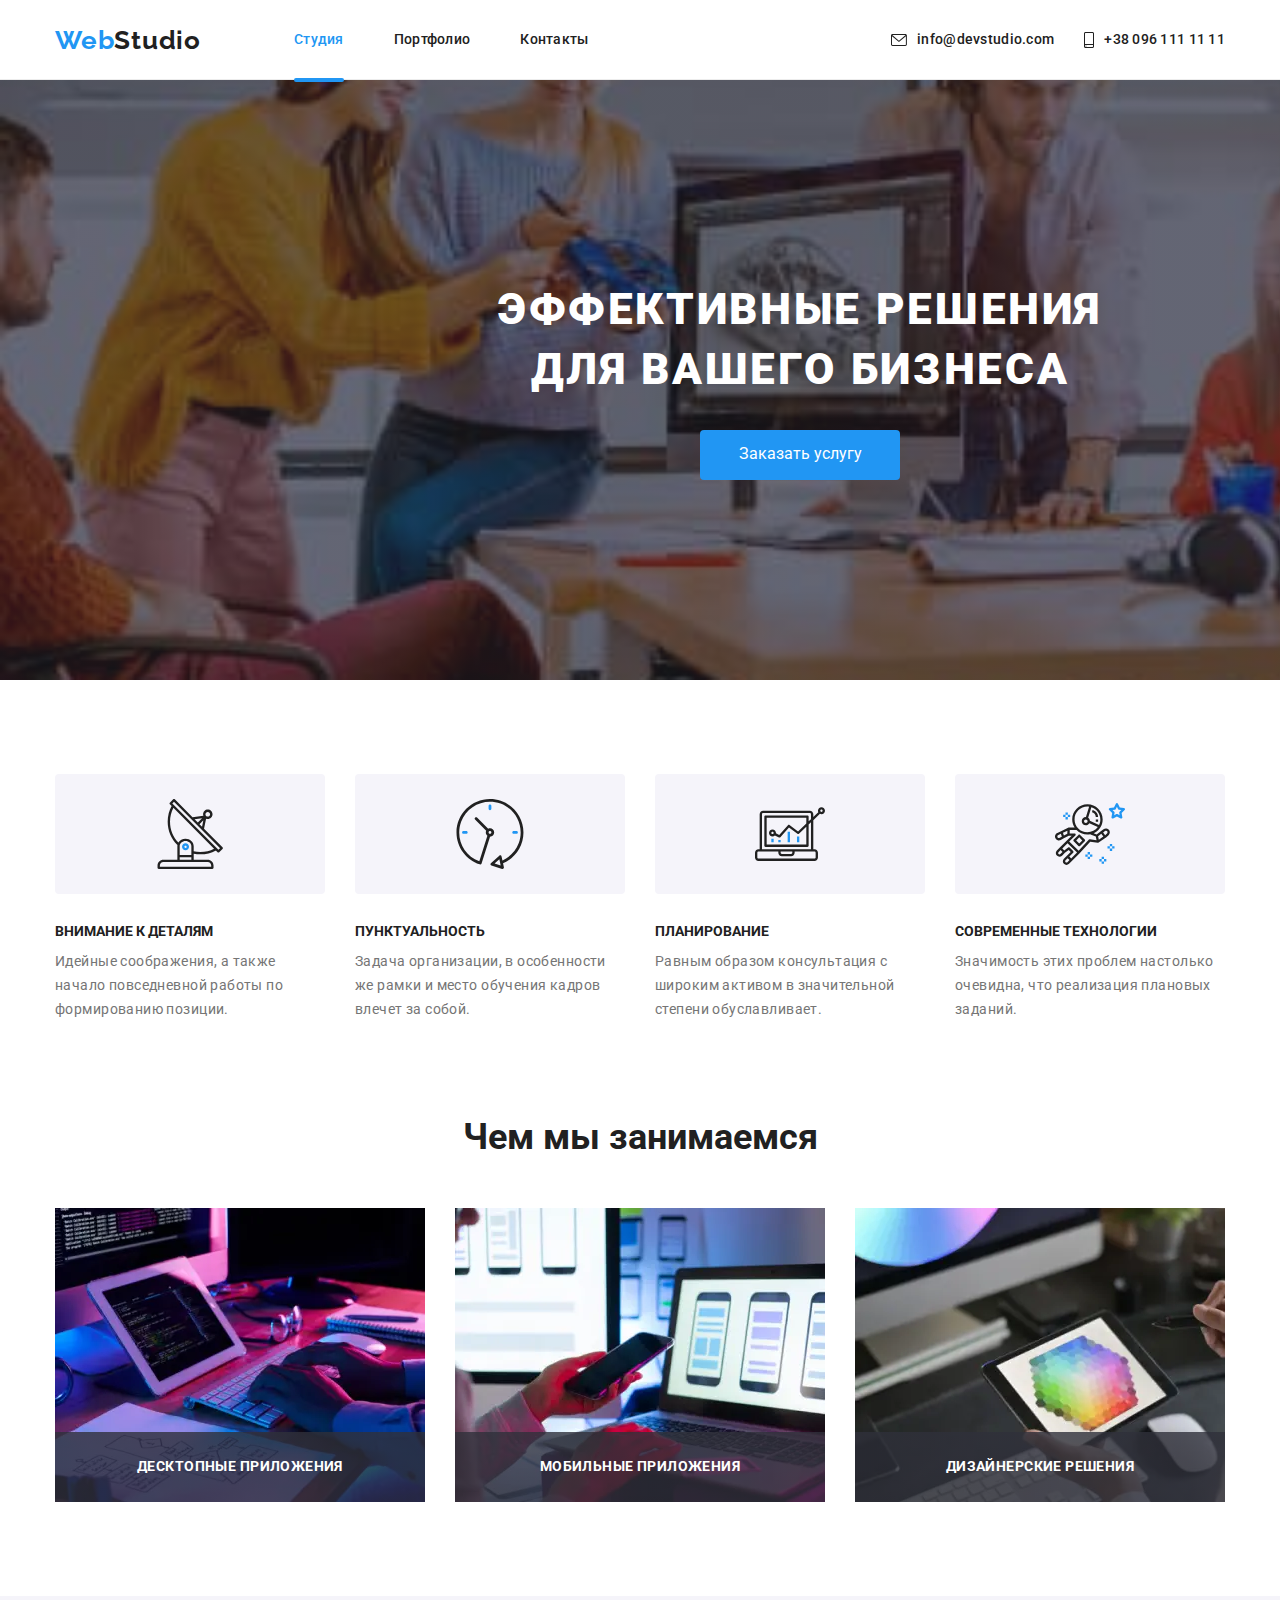
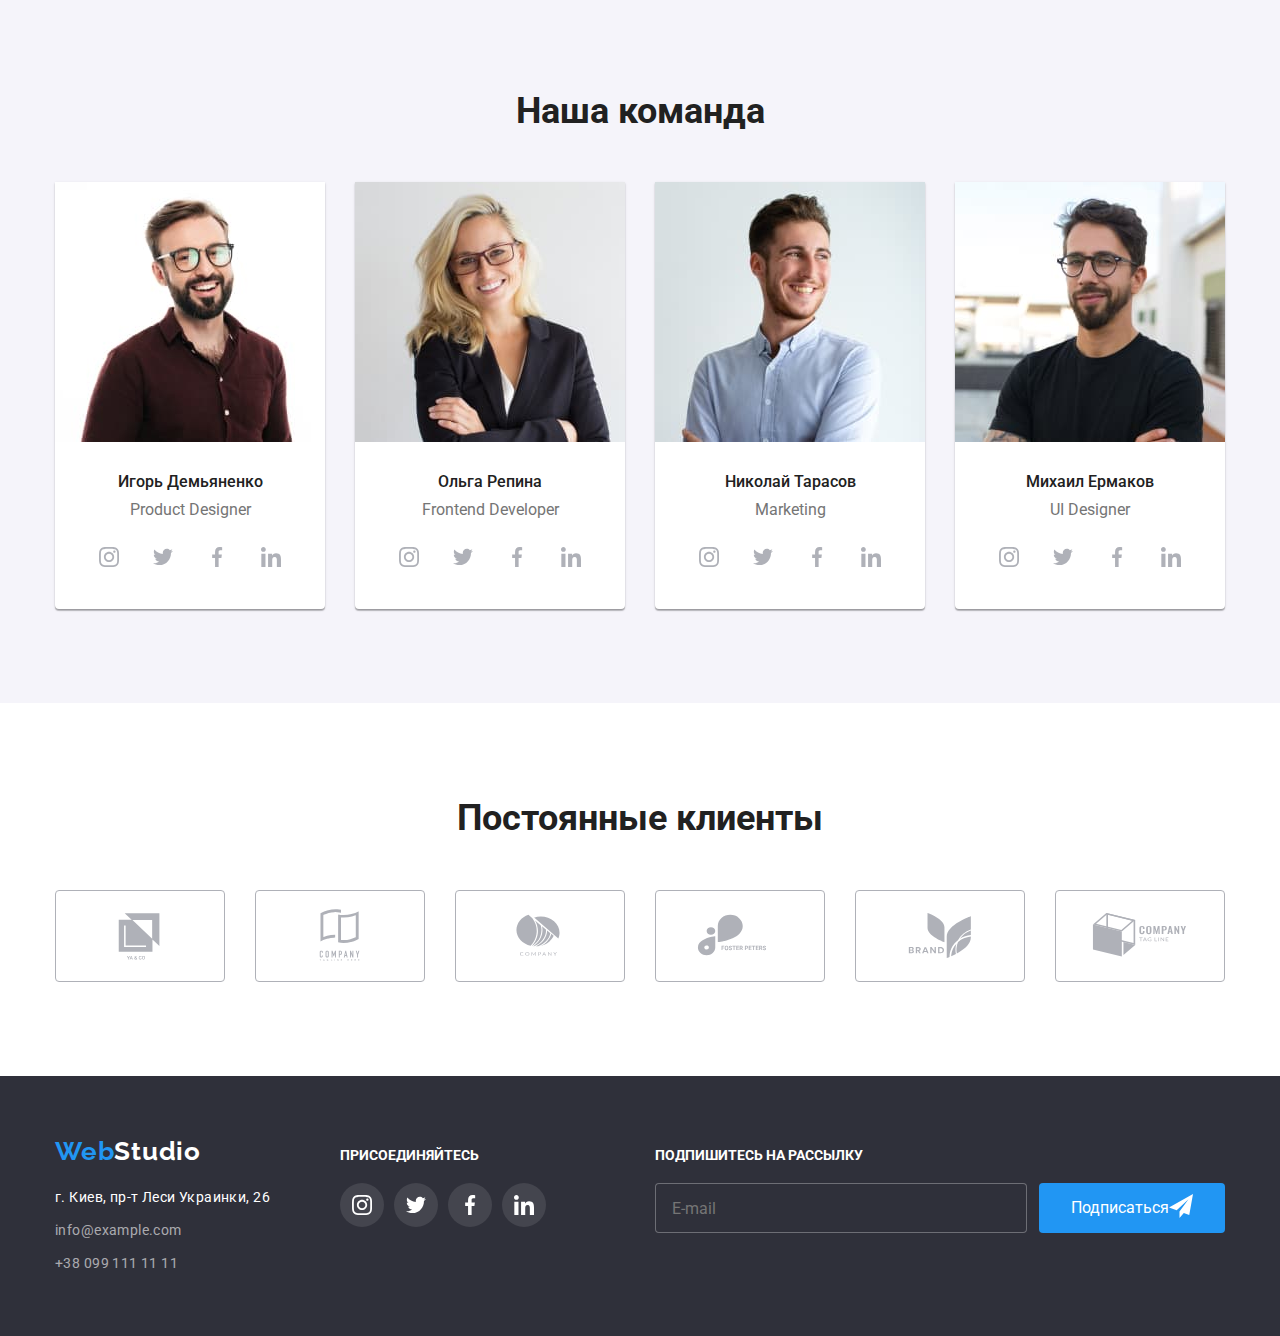
==== commit 8089eb17: "all" ====
--- a/index.html
+++ b/index.html
@@ -19,19 +19,12 @@
   <body>
     <header class="header">
       <div class="container container-header">
-        <!-- <div class="mob">
-          
-        </div> -->
         <nav class="nav">
           <a class="logo header__logo header-logo--indent" href="./index.html"
             ><span class="logo__text">Web</span>Studio</a
           >
           <button type="button" class="mob__btn" data-menu-open>
-            <svg
-              width="40px"
-              height="40px"
-              aria-labelledby="Переключатель мобильного меню"
-            >
+            <svg width="40px" height="40px">
               <use class="icon__menu" href="./images/icons.svg#menu_40px"></use>
             </svg>
           </button>
@@ -90,11 +83,7 @@
               </ul>
             </div>
             <button type="button" class="menu--close" data-menu-close>
-              <svg
-                width="40px"
-                height="40px"
-                aria-labelledby="Переключатель закрыто"
-              >
+              <svg width="40px" height="40px">
                 <use
                   class="icon__close"
                   href="./images/icons.svg#close_40px"
@@ -338,12 +327,37 @@
           <h2 class="section-title section-title--ident">Наша команда</h2>
           <ul class="card-set team-list">
             <li class="card-set-item team__item">
-              <img
-                class="team__img"
-                src="./images/igor.jpeg"
-                alt="Фото члена команды"
-                width="270"
-              />
+              <picture>
+                <source
+                  srcset="
+                    ./images/img-squoosh/team-desk-1-1x.jpeg 1x,
+                    ./images/img-squoosh/team-desk-1-2x.jpeg 2x
+                  "
+                  type="image/jpeg"
+                  media="(min-width:1200px)"
+                />
+                <source
+                  srcset="
+                    ./images/img-squoosh/team-tabl-1-1x.jpeg 1x,
+                    ./images/img-squoosh/team-tabl-1-2x.jpeg 2x
+                  "
+                  type="image/jpeg"
+                  media="(min-width:768px)"
+                />
+                <source
+                  srcset="
+                    ./images/img-squoosh/team-mob-1-1x.jpeg 1x,
+                    ./images/img-squoosh/team-mob-1-2x.jpeg 2x
+                  "
+                  type="image/jpeg"
+                  media="(max-width:767px)"
+                />
+                <img
+                  class="team__img"
+                  src="./images/img-squoosh/team-mob-1-1x.jpeg"
+                  alt="Фото члена команды"
+                />
+              </picture>
               <div class="team__box">
                 <h3 class="team-title team-title--ident">Игорь Демьяненко</h3>
                 <p class="team__text--ident">Product Designer</p>
@@ -380,12 +394,37 @@
               </div>
             </li>
             <li class="card-set-item team__item">
-              <img
-                class="team__img"
-                src="./images/olya.jpeg"
-                alt="Фото члена команды"
-                width="270"
-              />
+              <picture>
+                <source
+                  srcset="
+                    ./images/img-squoosh/team-desk-2-1x.jpeg 1x,
+                    ./images/img-squoosh/team-desk-2-2x.jpeg 2x
+                  "
+                  type="image/jpeg"
+                  media="(min-width:1200px)"
+                />
+                <source
+                  srcset="
+                    ./images/img-squoosh/team-tabl-2-1x.jpeg 1x,
+                    ./images/img-squoosh/team-tabl-2-2x.jpeg 2x
+                  "
+                  type="image/jpeg"
+                  media="(min-width:768px)"
+                />
+                <source
+                  srcset="
+                    ./images/img-squoosh/team-mob-2-1x.jpeg 1x,
+                    ./images/img-squoosh/team-mob-2-2x.jpeg 2x
+                  "
+                  type="image/jpeg"
+                  media="(max-width:767px)"
+                />
+                <img
+                  class="team__img"
+                  src="./images/img-squoosh/team-mob-2-1x.jpeg"
+                  alt="Фото члена команды"
+                />
+              </picture>
               <div class="team__box">
                 <h3 class="team-title team-title--ident">Ольга Репина</h3>
                 <p class="team__text--ident">Frontend Developer</p>
@@ -422,12 +461,37 @@
               </div>
             </li>
             <li class="card-set-item team__item">
-              <img
-                class="team__img"
-                src="./images/nikolya.jpeg"
-                alt="Фото члена команды"
-                width="270"
-              />
+              <picture>
+                <source
+                  srcset="
+                    ./images/img-squoosh/team-desk-3-1x.jpeg 1x,
+                    ./images/img-squoosh/team-desk-3-2x.jpeg 2x
+                  "
+                  type="image/jpeg"
+                  media="(min-width:1200px)"
+                />
+                <source
+                  srcset="
+                    ./images/img-squoosh/team-tabl-3-1x.jpeg 1x,
+                    ./images/img-squoosh/team-tabl-3-2x.jpeg 2x
+                  "
+                  type="image/jpeg"
+                  media="(min-width:768px)"
+                />
+                <source
+                  srcset="
+                    ./images/img-squoosh/team-mob-3-1x.jpeg 1x,
+                    ./images/img-squoosh/team-mob-3-2x.jpeg 2x
+                  "
+                  type="image/jpeg"
+                  media="(max-width:767px)"
+                />
+                <img
+                  class="team__img"
+                  src="./images/img-squoosh/team-mob-3-1x.jpeg"
+                  alt="Фото члена команды"
+                />
+              </picture>
               <div class="team__box">
                 <h3 class="team-title team-title--ident">Николай Тарасов</h3>
                 <p class="team__text--ident">Marketing</p>
@@ -464,12 +528,37 @@
               </div>
             </li>
             <li class="card-set-item team__item">
-              <img
-                class="team__img"
-                src="./images/mihail.jpeg"
-                alt="Фото члена команды"
-                width="270"
-              />
+              <picture>
+                <source
+                  srcset="
+                    ./images/img-squoosh/team-desk-4-1x.jpeg 1x,
+                    ./images/img-squoosh/team-desk-4-2x.jpeg 2x
+                  "
+                  type="image/jpeg"
+                  media="(min-width:1200px)"
+                />
+                <source
+                  srcset="
+                    ./images/img-squoosh/team-tabl-4-1x.jpeg 1x,
+                    ./images/img-squoosh/team-tabl-4-2x.jpeg 2x
+                  "
+                  type="image/jpeg"
+                  media="(min-width:768px)"
+                />
+                <source
+                  srcset="
+                    ./images/img-squoosh/team-mob-4-1x.jpeg 1x,
+                    ./images/img-squoosh/team-mob-4-2x.jpeg 2x
+                  "
+                  type="image/jpeg"
+                  media="(max-width:767px)"
+                />
+                <img
+                  class="team__img"
+                  src="./images/img-squoosh/team-mob-4-1x.jpeg"
+                  alt="Фото члена команды"
+                />
+              </picture>
               <div class="team__box">
                 <h3 class="team-title team-title--ident">Михаил Ермаков</h3>
                 <p class="team__text--ident">UI Designer</p>
--- a/css/main.min.css
+++ b/css/main.min.css
@@ -1 +1 @@
-a,button{margin:0;padding:0;display:inline-block;cursor:pointer}h1,h2,h3,h4,p{margin-top:0;margin-bottom:0}ul{list-style:none;margin:0;padding:0}img{display:block;max-width:100%;height:auto}:root{--primary-text-color: #757575;--title-text-color: #212121;--accent-color: #2196f3;--background-hover-button-ptimary: #188ce8;--background-heder: #fff;--background-main: #e5e5e5;--background-footer: #2f303a;--logo-family: Ralewey, sans-serif;--card-gap: 30px;--card-item: 3}.card-set{display:flex;flex-wrap:wrap;gap:var(--card-gap)}.card-set-item{flex-basis:calc((100% - (var(--card-item) - 1)*var(--card-gap))/var(--card-item))}.btn-primary{color:var(--background-heder);background-color:var(--accent-color);border-radius:4px;border:0;width:200px;height:50px;padding:10px 32px;transition-property:background-color;transition-duration:250ms;transition-timing-function:cubic-bezier(0.4, 0, 0.2, 1)}.btn-primary:hover,.btn-primary:focus{background-color:var(--background-hover-button-ptimary);border-radius:4px;border:0;height:50px;padding:10px 32px}.button__secondary{color:var(--title-text-color);background-color:#f5f4fa;border-radius:4px;border:0;height:40px;padding:6px 22px;transition-property:box-shadow,color,background-color;transition-duration:250ms;transition-timing-function:cubic-bezier(0.4, 0, 0.2, 1)}.button__secondary:hover,.button__secondary:focus{color:var(--background-heder);background-color:var(--accent-color);box-shadow:0px 1px 1px rgba(0,0,0,.12),0px 4px 4px rgba(0,0,0,.06),1px 4px 6px rgba(0,0,0,.16)}.button__secondary--ident+.button__secondary--ident{margin-left:8px}.link{color:var(--primary-text-color);text-decoration:none;transition-property:color;transition-duration:250ms;transition-timing-function:cubic-bezier(0.4, 0, 0.2, 1)}.link:hover,.link:focus,.link.current{display:flex;color:var(--accent-color)}.button__list{margin-bottom:40px;--card-gap: 8px}@media screen and (min-width: 768px){.button__list{justify-content:center;margin-bottom:30px}}@media screen and (min-width: 1200px){.button__list{margin-bottom:50px}}.logo{display:block;color:var(--title-text-color);text-decoration:none;font-family:var(--logo-family);font-style:normal;font-weight:700;font-size:24px;line-height:1.19;letter-spacing:.03em}@media screen and (min-width: 768px){.logo{font-size:26px}}.logo__text{color:var(--accent-color)}.logo--accent{color:var(--background-heder)}@media screen and (max-width: 767px){.header__logo{padding:15px 16px}}@media screen and (min-width: 768px){.header-logo--indent{margin-right:88px}}@media screen and (min-width: 1200px){.header-logo--indent{margin-right:93px}}.footer-logo--indent{margin-bottom:20px;margin-right:0}.social__list{display:flex;justify-content:center;gap:10px;padding:0}.social__link{padding:0;border:none;width:44px;height:44px;display:flex;align-items:center;justify-content:center;border-radius:50%;fill:#afb1b8;transition-property:background-color,fill;transition-duration:250ms;transition-timing-function:cubic-bezier(0.4, 0, 0.2, 1)}.social__link:hover,.social__link:focus{fill:#fff;background-color:#188ce8}@media screen and (min-width: 1200px){.social-tooter{margin-bottom:0;margin-left:70px}}.social-tooter__link{fill:var(--background-heder);background:rgba(255,255,255,.1)}.section-title{color:var(--title-text-color);font-weight:700;font-size:28px;line-height:1.18;text-align:center}@media screen and (min-width: 1200px){.section-title{font-size:36px;line-height:1.17}}.section-title--ident{margin-bottom:50px}.team-title{color:var(--title-text-color);font-weight:500;font-size:16px;line-height:1.19}.team-title--ident{margin-bottom:10px}.work-cards__title{color:var(--title-text-color);font-weight:700;font-size:18px;line-height:2;letter-spacing:.06em}.work-cards__title--ident{margin-top:0;margin-bottom:4px}.unimportant-title{color:var(--title-text-color);font-weight:700;font-size:14px;line-height:1.14;text-align:center;text-transform:uppercase}@media screen and (min-width: 768px){.unimportant-title{text-align:justify}}.unimportant-title--ident{margin-bottom:10px}.footer-title{color:var(--background-heder);font-style:normal;font-weight:700;font-size:14px;line-height:1.14;text-transform:uppercase}.footer-title--ident{margin-bottom:20px;text-align:center}@media screen and (min-width: 1200px){.footer-title--ident{text-align:justify}}.backdrop{position:fixed;top:0;left:0;width:100%;height:100%;background-color:rgba(0,0,0,.2);opacity:1;z-index:1;transition-property:opacity,visibility;transition-duration:250ms;transition-timing-function:cubic-bezier(0.4, 0, 0.2, 1)}.backdrop.is-hidden{opacity:0;pointer-events:none;visibility:hidden}.backdrop.is-hidden .modal{transform:translate(-50%, -50%) scale(0)}.modal{position:absolute;top:50%;left:50%;transform:translate(-50%, -50%) scale(1);width:100%;max-width:450px;padding:40px;background-color:#fff;border-radius:4px;overflow:auto;transition-property:transform;transition-duration:250ms;transition-timing-function:cubic-bezier(0.4, 0, 0.2, 1)}@media screen and (min-width: 1200px){.modal{max-width:528px}}.modal__text{font-weight:700;font-size:20px;line-height:1.5;text-align:center;color:#212121}@media screen and (min-width: 1200px){.modal__text{line-height:1.15}}.modal__text--ident{margin-bottom:12px}.modal-btn{position:absolute;display:flex;justify-content:center;align-items:center;top:8px;right:8px;width:30px;height:30px;background-color:#fff;border:1px solid rgba(0,0,0,.1);border-radius:50%;transition-property:fill;transition-duration:250ms;transition-timing-function:cubic-bezier(0.4, 0, 0.2, 1)}.modal-btn:hover{fill:#2196f3}.form__input{position:relative}.form__input+.form__input{margin-top:10px}.form__link{color:#2196f3}.form-btn{text-align:center}.form-btn--ident{margin-top:30px}.form__comit{width:100%;height:120px;margin-top:4px;resize:none;border:1px solid rgba(33,33,33,.2);appearance:none;border-radius:4px;transition-property:border;transition-duration:250ms;transition-timing-function:cubic-bezier(0.4, 0, 0.2, 1)}.form__checkbox{position:relative;display:flex;align-items:center;font-weight:400;font-size:12px;line-height:1.17;letter-spacing:.03em;color:#757575}@media screen and (min-width: 1200px){.form__checkbox{padding-left:12px}}@media screen and (min-width: 1200px){.form__checkbox{font-size:14px;line-height:1.71}}.form__checkbox--ident{margin-top:20px}.form__lable{display:block;font-weight:400;font-size:12px;line-height:1.17;letter-spacing:.01em;color:#757575}.form__lable:focus-within>.form__text{border:1px solid #2196f3;outline:none}.form__lable:focus-within>.form__icon{fill:#2196f3}.form__feedback{display:block;height:138px;font-weight:400;font-size:12px;line-height:1.17;letter-spacing:.01em;color:#757575}.form__feedback:focus-within>.form__comit{border:1px solid #2196f3;outline:none}.form__icon{position:absolute;top:11px;left:14px;transform:translateY(100%);width:18px;height:18px}.form__text{margin-top:4px;height:40px;width:100%;padding-left:42px;border-radius:4px;border:1px solid rgba(33,33,33,.2);transition-property:border;transition-duration:250ms;transition-timing-function:cubic-bezier(0.4, 0, 0.2, 1)}input,textarea{padding:8px;font-family:inherit;font-size:inherit}.checkbox-icon{display:flex;align-items:center;justify-content:center;margin-right:8px;width:16px;height:15px;fill:#fff;border:1px solid #000;border-radius:2px;transition-property:fill,border,background-color;transition-duration:250ms;transition-timing-function:cubic-bezier(0.4, 0, 0.2, 1)}.checkbox:checked+.checkbox-icon{fill:#2196f3;border:1px solid #2196f3;background-color:#2196f3}.header{height:60px;background-color:var(--background-heder);border-bottom:1px solid #ececec}@media screen and (min-width: 768px){.header{height:80px}}@media screen and (min-width: 768px){.container-header{display:flex}}.mob__btn{display:flex;justify-content:center;align-items:center;height:40px;width:40px;border:none;background-color:rgba(0,0,0,0);transition-property:fill;transition-duration:250ms;transition-timing-function:cubic-bezier(0.4, 0, 0.2, 1)}@media screen and (min-width: 768px){.mob__btn{display:none}}.mob__btn:hover,.mob__btn:focus{fill:var(--accent-color)}.menu--close{position:absolute;top:10px;right:15px;display:flex;justify-content:center;align-items:center;height:40px;width:40px;border:none;background-color:rgba(0,0,0,0);transition-property:fill;transition-duration:250ms;transition-timing-function:cubic-bezier(0.4, 0, 0.2, 1)}.menu--close:hover,.menu--close:focus{fill:var(--accent-color)}.menu-container{display:flex;flex-direction:column;justify-content:space-between;position:fixed;top:0;left:0;width:100%;height:100%;z-index:1;padding:48px 40px;background-color:var(--background-heder);opacity:1;transform:translateY(0);transition-property:transform;transition-duration:250ms;transition-timing-function:cubic-bezier(0.4, 0, 0.2, 1)}.menu-container.is-hidden{transform:translateY(-100%);opacity:0;pointer-events:none;visibility:hidden}.menu-contacts__item:first-child .menu-contacts__link{font-weight:500;font-size:28px;line-height:1.176;letter-spacing:.02em;color:var(--accent-color);margin-bottom:32px}@media screen and (min-width: 340px){.menu-contacts__item:first-child .menu-contacts__link{font-size:34px}}.menu-contacts__item:last-child .menu-contacts__link{font-weight:500;font-size:22px;line-height:1.166;letter-spacing:.02em;margin-bottom:64px}@media screen and (min-width: 340px){.menu-contacts__item:last-child .menu-contacts__link{font-size:24px}}.menu-social__item{--card-item: 5}.menu-social__link{font-weight:500;font-size:18px;line-height:1.222;letter-spacing:.02em;color:var(--accent-color)}.menu-social--line::after{content:"";height:22px;margin-left:10px;border:1px solid rgba(33,33,33,.2);transform:rotate(90deg)}.menu__item:not(:last-child){margin-bottom:32px}.menu__link{font-weight:500;font-size:30px;line-height:1.175;letter-spacing:.02em;color:#212121}@media screen and (min-width: 340px){.menu__link{font-size:40px}}.menu-social{--card-gap: 10px}.nav{display:flex;align-items:center;justify-content:space-between}@media screen and (min-width: 768px){.nav{height:80px}}.nav__page{display:none}@media screen and (min-width: 768px){.nav__page{display:flex}}.nav__item:not(:last-child){margin-right:50px}.nav-link{font-weight:500;font-size:12px;line-height:1.16;letter-spacing:.02em;color:var(--title-text-color)}@media screen and (min-width: 768px){.nav-link{padding-top:32px;padding-bottom:32px}}@media screen and (min-width: 1200px){.nav-link{font-size:14px;line-height:1.14}}.nav-link__accent{position:relative}.nav-link__accent::after{position:absolute;bottom:-3px;opacity:0;content:"";width:100%;height:4px;background-color:var(--accent-color);border-radius:2px}@media screen and (min-width: 1200px){.nav-link__accent::after{bottom:-2px}}.nav-link__accent.current::after{opacity:1}.contacts{display:none}@media screen and (min-width: 768px){.contacts{display:block}}@media screen and (min-width: 1200px){.contacts{display:flex}}@media screen and (min-width: 768px)and (max-width: 1199px){.contacts__item:first-child .contacts__link{padding-top:21px;padding-bottom:0}.contacts__item:last-child .contacts__link{padding-bottom:21px;padding-top:0}.contacts__item:first-child{margin-bottom:10px}}@media screen and (min-width: 1200px){.contacts__item:not(:last-child){margin-right:30px}}.contacts--indent{margin-left:auto}.contacts__link{display:flex;align-items:center}.contacts__link--indent{margin-right:auto}.contacts__icon{margin-right:10px;fill:currentColor}.icon__tel{width:10px;height:14px}@media screen and (min-width: 1200px){.icon__tel{height:16px}}.icon__mail{width:14px;height:10px}@media screen and (min-width: 1200px){.icon__mail{width:16px;height:12px}}.hero{margin:0 auto;text-align:center;padding:118px 0;background-image:linear-gradient(to right, rgba(47, 48, 58, 0.4), rgba(47, 48, 58, 0.4)),url(./images/img-squoosh/hero-mob-1.jpeg);background-position:center;background-size:cover;background-repeat:no-repeat}@media screen and (min-device-pixel-ratio: 2),screen and (-moz-min-device-pixel-ratio: 2),screen and (-o-min-device-pixel-ratio: 2/1),screen and (-webkit-min-device-pixel-ratio: 2),screen and (min-resolution: 192dpi),screen and (min-resolution: 2dppx){.hero{background-image:linear-gradient(to right, rgba(47, 48, 58, 0.4), rgba(47, 48, 58, 0.4)),url(../images/img-squoosh/hero-mob-2x.jpeg)}}@media screen and (min-width: 768px){.hero{background-image:linear-gradient(to right, rgba(47, 48, 58, 0.4), rgba(47, 48, 58, 0.4)),url(./images/img-squoosh/hero-tabl-1x.jpeg)}}@media screen and (min-width: 768px)and (min-device-pixel-ratio: 2),screen and (min-width: 768px)and (-moz-min-device-pixel-ratio: 2),screen and (min-width: 768px)and (-o-min-device-pixel-ratio: 2/1),screen and (min-width: 768px)and (-webkit-min-device-pixel-ratio: 2),screen and (min-width: 768px)and (min-resolution: 192dpi),screen and (min-width: 768px)and (min-resolution: 2dppx){.hero{background-image:linear-gradient(to right, rgba(47, 48, 58, 0.4), rgba(47, 48, 58, 0.4)),url(./images/img-squoosh/hero-tabl-2x.jpeg)}}@media screen and (min-width: 1200px){.hero{background-image:linear-gradient(to right, rgba(47, 48, 58, 0.4), rgba(47, 48, 58, 0.4)),url(./images/img-squoosh/hero-desk-1x.jpeg)}}@media screen and (min-width: 1200px)and (min-device-pixel-ratio: 2),screen and (min-width: 1200px)and (-moz-min-device-pixel-ratio: 2),screen and (min-width: 1200px)and (-o-min-device-pixel-ratio: 2/1),screen and (min-width: 1200px)and (-webkit-min-device-pixel-ratio: 2),screen and (min-width: 1200px)and (min-resolution: 192dpi),screen and (min-width: 1200px)and (min-resolution: 2dppx){.hero{background-image:linear-gradient(to right, rgba(47, 48, 58, 0.4), rgba(47, 48, 58, 0.4)),url(./images/img-squoosh/hero-desk-2x.jpeg)}}.hero-title{color:var(--background-heder);max-width:360px;text-align:center;font-style:400;font-weight:900;font-size:26px;line-height:42px;line-height:1.62;letter-spacing:.06em;text-transform:uppercase}@media screen and (min-width: 1200px){.hero-title{font-size:44px;line-height:1.36;max-width:696px}}.hero-title--ident{margin:0 auto 30px}.peculiarities{padding-top:60px}@media screen and (min-width: 1200px){.peculiarities{padding-top:94px}}.peculiarities__item{--card-item: 1}@media screen and (min-width: 768px){.peculiarities__item{--card-item: 2}}@media screen and (min-width: 1200px){.peculiarities__item{--card-item: 4}}.peculiarities__img{width:100%;height:120px;background-color:#f5f4fa;border-radius:4px;display:flex;align-items:center;justify-content:center}@media screen and (min-width: 768px){.peculiarities__img{width:354px}}@media screen and (min-width: 1200px){.peculiarities__img{width:270px}}.peculiarities__img--indent{margin-bottom:30px}.peculiarities__text{color:var(--primary-text-color);font-style:normal;font-weight:400;font-size:14px;line-height:1.71;letter-spacing:.03em}.peculiarities__text--ident{margin-top:0;margin-bottom:0}.work{display:none;padding-top:94px;padding-bottom:94px}@media screen and (min-width: 1200px){.work{display:flex}}.work__img{position:relative}.work__text{font-weight:700;font-size:14px;line-height:1.14;text-align:center;letter-spacing:.03em;text-transform:uppercase;color:#fff}.work__text--position{display:flex;flex-direction:column;justify-content:center;position:absolute;bottom:0;left:0;width:100%;height:70px;background-image:linear-gradient(rgba(47, 48, 58, 0.8), rgba(47, 48, 58, 0.8))}.team{background-color:#f5f4fa;padding-top:60px;padding-bottom:60px}@media screen and (min-width: 1200px){.team{padding-top:94px;padding-bottom:94px}}.team__item{--card-item: 1;background:#fff;box-shadow:0px 1px 3px rgba(0,0,0,.12),0px 1px 1px rgba(0,0,0,.14),0px 2px 1px rgba(0,0,0,.2);border-radius:0px 0px 4px 4px}@media screen and (min-width: 768px){.team__item{--card-item: 2}}@media screen and (min-width: 1200px){.team__item{--card-item: 4}}.team__box{text-align:center;padding-top:30px;padding-bottom:30px}.team__text--ident{margin-bottom:16px}.team__img{margin-left:auto;margin-right:auto}.client{padding-top:60px;padding-bottom:60px}@media screen and (min-width: 1200px){.client{padding-top:94px;padding-bottom:94px}}.client__item{--card-item: 2}@media screen and (min-width: 768px){.client__item{--card-item: 3}}@media screen and (min-width: 768px){.client__item{--card-item: 6}}.client__link{display:flex;align-items:center;justify-content:center;height:92px;border:1px solid #afb1b8;border-radius:4px;fill:#afb1b8;transition-property:border-color,fill;transition-duration:250ms;transition-timing-function:cubic-bezier(0.4, 0, 0.2, 1)}@media screen and (min-width: 768px){.client__link{width:226px}}@media screen and (min-width: 1200px){.client__link{width:170px}}.client__link:hover,.client__link:focus{border-color:#2196f3;fill:#2196f3}.container-footer{text-align:center}@media screen and (min-width: 768px){.container-footer{text-align:justify}}@media screen and (min-width: 768px)and (max-width: 1199px){.container-footer{display:flex;flex-wrap:wrap;justify-content:space-around;align-items:baseline}}@media screen and (min-width: 1200px){.container-footer{display:flex;align-items:baseline}}.footer{padding-top:60px;padding-bottom:60px;background-color:var(--background-footer)}.footer-mail{margin-top:60px}@media screen and (min-width: 768px){.footer-mail{width:450px}}@media screen and (min-width: 1200px){.footer-mail{width:570px;margin-left:auto;margin-top:0}}.footer-btn{display:flex;align-items:center;justify-content:space-around;width:200px;height:50px}.footer-btn--ident{margin-top:20px}@media screen and (min-width: 1200px){.footer-btn--ident{margin-top:0;margin-left:12px}}@media screen and (max-width: 767px){.address-box{margin-bottom:20px}}.address{font-family:"Roboto";font-style:normal;font-weight:400;font-size:14px;line-height:1.7;letter-spacing:.03em}.address__link{color:rgba(255,255,255,.6)}.address__text{color:var(--background-heder);margin-top:0;margin-bottom:9px}.address__item--ident{margin-bottom:9px}.address__item--ident:last-child{margin-bottom:0}.mail__input{display:flex;align-items:center;outline:none;width:100%;height:50px;font-weight:400;font-size:16px;line-height:1.25px;padding-left:16px;color:rgba(255,255,255,.6);border:1px solid rgba(255,255,255,.3);border-radius:4px;background-color:var(--background-footer);transition-property:filter;transition-duration:250ms;transition-timing-function:cubic-bezier(0.4, 0, 0.2, 1)}.mail__input:focus{filter:drop-shadow(0px 4px 4px rgba(0, 0, 0, 0.15))}.mail__group{display:flex}@media screen and (max-width: 1199px){.mail__group{flex-direction:column;align-items:center}}.work-cards__link{text-decoration:none;transition-property:box-shadow;transition-duration:250ms;transition-timing-function:cubic-bezier(0.4, 0, 0.2, 1)}.work-cards__link:hover,.work-cards__link:focus{box-shadow:0px 1px 1px rgba(0,0,0,.12),0px 4px 4px rgba(0,0,0,.06),1px 4px 6px rgba(0,0,0,.16)}.work-cards__link .overlay{position:relative;overflow:hidden}.work-cards__link .overlay__text{padding:63px 24px;font-weight:400;font-size:18px;line-height:1.55;letter-spacing:.03em;color:#fff}.work-cards__link .overlay__box{position:absolute;bottom:0;right:0;width:100%;height:100%;transform:translateY(100%);transition-property:transform;transition-duration:250ms;transition-timing-function:cubic-bezier(0.4, 0, 0.2, 1);background:rgba(33,150,243,.9)}.work-cards__link:hover .overlay__box,.work-cards__link:focus .overlay__box{transform:translatex(0)}.work-cards__item{background:var(--background-heder)}@media screen and (min-width: 768px){.work-cards__item{--card-item: 2}}@media screen and (min-width: 1200px){.work-cards__item{--card-item: 3}}.work-cards__box{border:1px solid #eee;border-top:none;padding:24px 20px}.work-cards__text{color:var(--primary-text-color);font-weight:400;font-size:16px;line-height:1.88;letter-spacing:.03em}body{color:var(--primary-text-color);font-family:Roboto,sans-serif}.container{margin-left:auto;margin-right:auto;padding:0 15px;width:100%}@media screen and (min-width: 480px){.container{width:480px}}@media screen and (min-width: 768px){.container{width:780px}}@media screen and (min-width: 1200px){.container{width:1200px}}.visually-hidden{position:absolute;width:1px;height:1px;margin:-1px;border:0;padding:0;white-space:nowrap;clip-path:inset(100%);clip:rect(0 0 0 0);overflow:hidden}.portfolio{padding-top:60px;padding-bottom:60px}@media screen and (min-width: 1200px){.portfolio{padding-top:94px;padding-bottom:94px}}/*# sourceMappingURL=main.min.css.map */+a,button{margin:0;padding:0;display:inline-block;cursor:pointer}h1,h2,h3,h4,p{margin-top:0;margin-bottom:0}ul{list-style:none;margin:0;padding:0}img{display:block;max-width:100%;height:auto}:root{--primary-text-color: #757575;--title-text-color: #212121;--accent-color: #2196f3;--background-hover-button-ptimary: #188ce8;--background-heder: #fff;--background-main: #e5e5e5;--background-footer: #2f303a;--logo-family: Raleway, sans-serif;--card-gap: 30px;--card-item: 3}.card-set{display:flex;flex-wrap:wrap;gap:var(--card-gap)}.card-set-item{flex-basis:calc((100% - (var(--card-item) - 1)*var(--card-gap))/var(--card-item))}.btn-primary{color:var(--background-heder);background-color:var(--accent-color);border-radius:4px;border:0;width:200px;height:50px;padding:10px 32px;transition-property:background-color;transition-duration:250ms;transition-timing-function:cubic-bezier(0.4, 0, 0.2, 1)}.btn-primary:hover,.btn-primary:focus{background-color:var(--background-hover-button-ptimary);border-radius:4px;border:0;height:50px;padding:10px 32px}.button__secondary{color:var(--title-text-color);background-color:#f5f4fa;border-radius:4px;border:0;height:40px;padding:6px 22px;transition-property:box-shadow,color,background-color;transition-duration:250ms;transition-timing-function:cubic-bezier(0.4, 0, 0.2, 1)}.button__secondary:hover,.button__secondary:focus{color:var(--background-heder);background-color:var(--accent-color);box-shadow:0px 1px 1px rgba(0,0,0,.12),0px 4px 4px rgba(0,0,0,.06),1px 4px 6px rgba(0,0,0,.16)}.button__secondary--ident+.button__secondary--ident{margin-left:8px}.link{color:var(--primary-text-color);text-decoration:none;transition-property:color;transition-duration:250ms;transition-timing-function:cubic-bezier(0.4, 0, 0.2, 1)}.link:hover,.link:focus,.link.current{display:flex;color:var(--accent-color)}.button__list{margin-bottom:40px;--card-gap: 8px}@media screen and (min-width: 768px){.button__list{justify-content:center;margin-bottom:30px}}@media screen and (min-width: 1200px){.button__list{margin-bottom:50px}}.logo{display:block;color:var(--title-text-color);text-decoration:none;font-family:var(--logo-family);font-style:normal;font-weight:700;font-size:24px;line-height:1.19;letter-spacing:.03em}@media screen and (min-width: 768px){.logo{font-size:26px}}.logo__text{color:var(--accent-color)}.logo--accent{color:var(--background-heder)}@media screen and (max-width: 767px){.header__logo{padding:15px 16px}}@media screen and (min-width: 768px){.header-logo--indent{margin-right:88px}}@media screen and (min-width: 1200px){.header-logo--indent{margin-right:93px}}.footer-logo--indent{margin-bottom:20px;margin-right:0}.social__list{display:flex;justify-content:center;gap:10px;padding:0}.social__link{padding:0;border:none;width:44px;height:44px;display:flex;align-items:center;justify-content:center;border-radius:50%;fill:#afb1b8;transition-property:background-color,fill;transition-duration:250ms;transition-timing-function:cubic-bezier(0.4, 0, 0.2, 1)}.social__link:hover,.social__link:focus{fill:#fff;background-color:#188ce8}@media screen and (min-width: 1200px){.social-tooter{margin-bottom:0;margin-left:70px}}.social-tooter__link{fill:var(--background-heder);background:rgba(255,255,255,.1)}.section-title{color:var(--title-text-color);font-weight:700;font-size:28px;line-height:1.18;text-align:center}@media screen and (min-width: 1200px){.section-title{font-size:36px;line-height:1.17}}.section-title--ident{margin-bottom:50px}.team-title{color:var(--title-text-color);font-weight:500;font-size:16px;line-height:1.19}.team-title--ident{margin-bottom:10px}.work-cards__title{color:var(--title-text-color);font-weight:700;font-size:18px;line-height:2;letter-spacing:.06em}.work-cards__title--ident{margin-top:0;margin-bottom:4px}.unimportant-title{color:var(--title-text-color);font-weight:700;font-size:14px;line-height:1.14;text-align:center;text-transform:uppercase}@media screen and (min-width: 768px){.unimportant-title{text-align:justify}}.unimportant-title--ident{margin-bottom:10px}.footer-title{color:var(--background-heder);font-style:normal;font-weight:700;font-size:14px;line-height:1.14;text-transform:uppercase}.footer-title--ident{margin-bottom:20px;text-align:center}@media screen and (min-width: 1200px){.footer-title--ident{text-align:justify}}.backdrop{position:fixed;top:0;left:0;width:100%;height:100%;background-color:rgba(0,0,0,.2);opacity:1;z-index:1;transition-property:opacity,visibility;transition-duration:250ms;transition-timing-function:cubic-bezier(0.4, 0, 0.2, 1)}.backdrop.is-hidden{opacity:0;pointer-events:none;visibility:hidden}.backdrop.is-hidden .modal{transform:translate(-50%, -50%) scale(0)}.modal{position:absolute;top:50%;left:50%;transform:translate(-50%, -50%) scale(1);width:100%;max-width:450px;padding:40px;background-color:#fff;border-radius:4px;overflow:auto;transition-property:transform;transition-duration:250ms;transition-timing-function:cubic-bezier(0.4, 0, 0.2, 1)}@media screen and (min-width: 1200px){.modal{max-width:528px}}.modal__text{font-weight:700;font-size:20px;line-height:1.5;text-align:center;color:#212121}@media screen and (min-width: 1200px){.modal__text{line-height:1.15}}.modal__text--ident{margin-bottom:12px}.modal-btn{position:absolute;display:flex;justify-content:center;align-items:center;top:8px;right:8px;width:30px;height:30px;background-color:#fff;border:1px solid rgba(0,0,0,.1);border-radius:50%;transition-property:fill;transition-duration:250ms;transition-timing-function:cubic-bezier(0.4, 0, 0.2, 1)}.modal-btn:hover{fill:#2196f3}.form__input{position:relative}.form__input+.form__input{margin-top:10px}.form__link{color:#2196f3}.form-btn{text-align:center}.form-btn--ident{margin-top:30px}.form__comit{width:100%;height:120px;margin-top:4px;resize:none;border:1px solid rgba(33,33,33,.2);appearance:none;border-radius:4px;transition-property:border;transition-duration:250ms;transition-timing-function:cubic-bezier(0.4, 0, 0.2, 1)}.form__checkbox{position:relative;display:flex;align-items:center;font-weight:400;font-size:12px;line-height:1.17;letter-spacing:.03em;color:#757575}@media screen and (min-width: 1200px){.form__checkbox{padding-left:12px}}@media screen and (min-width: 1200px){.form__checkbox{font-size:14px;line-height:1.71}}.form__checkbox--ident{margin-top:20px}.form__lable{display:block;font-weight:400;font-size:12px;line-height:1.17;letter-spacing:.01em;color:#757575}.form__lable:focus-within>.form__text{border:1px solid #2196f3;outline:none}.form__lable:focus-within>.form__icon{fill:#2196f3}.form__feedback{display:block;height:138px;font-weight:400;font-size:12px;line-height:1.17;letter-spacing:.01em;color:#757575}.form__feedback:focus-within>.form__comit{border:1px solid #2196f3;outline:none}.form__icon{position:absolute;top:11px;left:14px;transform:translateY(100%);width:18px;height:18px}.form__text{margin-top:4px;height:40px;width:100%;padding-left:42px;border-radius:4px;border:1px solid rgba(33,33,33,.2);transition-property:border;transition-duration:250ms;transition-timing-function:cubic-bezier(0.4, 0, 0.2, 1)}input,textarea{padding:8px;font-family:inherit;font-size:inherit}.checkbox-icon{display:flex;align-items:center;justify-content:center;margin-right:8px;width:16px;height:15px;fill:#fff;border:1px solid #000;border-radius:2px;transition-property:fill,border,background-color;transition-duration:250ms;transition-timing-function:cubic-bezier(0.4, 0, 0.2, 1)}.checkbox:checked+.checkbox-icon{fill:#2196f3;border:1px solid #2196f3;background-color:#2196f3}.header{height:60px;background-color:var(--background-heder);border-bottom:1px solid #ececec}@media screen and (min-width: 768px){.header{height:80px}}@media screen and (min-width: 768px){.container-header{display:flex}}.mob__btn{display:flex;justify-content:center;align-items:center;height:40px;width:40px;border:none;background-color:rgba(0,0,0,0);transition-property:fill;transition-duration:250ms;transition-timing-function:cubic-bezier(0.4, 0, 0.2, 1)}@media screen and (min-width: 768px){.mob__btn{display:none}}.mob__btn:hover,.mob__btn:focus{fill:var(--accent-color)}.menu--close{position:absolute;top:10px;right:15px;display:flex;justify-content:center;align-items:center;height:40px;width:40px;border:none;background-color:rgba(0,0,0,0);transition-property:fill;transition-duration:250ms;transition-timing-function:cubic-bezier(0.4, 0, 0.2, 1)}.menu--close:hover,.menu--close:focus{fill:var(--accent-color)}.menu-container{display:flex;flex-direction:column;justify-content:space-between;position:fixed;top:0;left:0;width:100%;height:100%;z-index:1;padding:48px 40px;background-color:var(--background-heder);opacity:1;transform:translateY(0);transition-property:transform;transition-duration:250ms;transition-timing-function:cubic-bezier(0.4, 0, 0.2, 1)}.menu-container.is-hidden{transform:translateY(-100%);opacity:0;pointer-events:none;visibility:hidden}.menu-contacts__item:first-child .menu-contacts__link{font-weight:500;font-size:26px;line-height:1.176;letter-spacing:.02em;color:var(--accent-color);margin-bottom:32px}@media screen and (min-width: 340px){.menu-contacts__item:first-child .menu-contacts__link{font-size:30px}}@media screen and (min-width: 380px){.menu-contacts__item:first-child .menu-contacts__link{font-size:34px}}.menu-contacts__item:last-child .menu-contacts__link{font-weight:500;font-size:22px;line-height:1.166;letter-spacing:.02em;margin-bottom:64px}@media screen and (min-width: 340px){.menu-contacts__item:last-child .menu-contacts__link{font-size:24px}}.menu-social__item{--card-item: 5}.menu-social__link{font-weight:500;font-size:10px;line-height:1.222;letter-spacing:.02em;color:var(--accent-color)}@media screen and (min-width: 377px){.menu-social__link{font-size:14px}}@media screen and (min-width: 410px){.menu-social__link{font-size:16px}}@media screen and (min-width: 480px){.menu-social__link{font-size:18px}}.menu-social--line::after{content:"";height:22px;margin-left:10px;border:1px solid rgba(33,33,33,.2);transform:rotate(90deg)}.menu__item:not(:last-child){margin-bottom:32px}.menu__link{font-weight:500;font-size:30px;line-height:1.175;letter-spacing:.02em;color:#212121}@media screen and (min-width: 340px){.menu__link{font-size:40px}}.menu-social{--card-gap: 10px}.nav{display:flex;align-items:center;justify-content:space-between}@media screen and (min-width: 768px){.nav{height:80px}}.nav__page{display:none}@media screen and (min-width: 768px){.nav__page{display:flex}}.nav__item:not(:last-child){margin-right:50px}.nav-link{font-weight:500;font-size:12px;line-height:1.16;letter-spacing:.02em;color:var(--title-text-color)}@media screen and (min-width: 768px){.nav-link{padding-top:32px;padding-bottom:32px}}@media screen and (min-width: 1200px){.nav-link{font-size:14px;line-height:1.14}}.nav-link__accent{position:relative}.nav-link__accent::after{position:absolute;bottom:-3px;opacity:0;content:"";width:100%;height:4px;background-color:var(--accent-color);border-radius:2px}@media screen and (min-width: 1200px){.nav-link__accent::after{bottom:-2px}}.nav-link__accent.current::after{opacity:1}.contacts{display:none}@media screen and (min-width: 768px){.contacts{display:block}}@media screen and (min-width: 1200px){.contacts{display:flex}}@media screen and (min-width: 768px)and (max-width: 1199px){.contacts__item:first-child .contacts__link{padding-top:21px;padding-bottom:0}.contacts__item:last-child .contacts__link{padding-bottom:21px;padding-top:0}.contacts__item:first-child{margin-bottom:10px}}@media screen and (min-width: 1200px){.contacts__item:not(:last-child){margin-right:30px}}.contacts--indent{margin-left:auto}.contacts__link{display:flex;align-items:center}.contacts__link--indent{margin-right:auto}.contacts__icon{margin-right:10px;fill:currentColor}.icon__tel{width:10px;height:14px}@media screen and (min-width: 1200px){.icon__tel{height:16px}}.icon__mail{width:14px;height:10px}@media screen and (min-width: 1200px){.icon__mail{width:16px;height:12px}}.hero{margin:0 auto;text-align:center;padding:118px 0;background-image:linear-gradient(to right, rgba(47, 48, 58, 0.4), rgba(47, 48, 58, 0.4)),url(../images/img-squoosh/hero-mob-1.jpeg);background-position:center;background-size:cover;background-repeat:no-repeat}@media screen and (min-width: 1200px){.hero{padding:200px 0;width:1600px;height:600px}}@media screen and (min-device-pixel-ratio: 2),screen and (-moz-min-device-pixel-ratio: 2),screen and (-o-min-device-pixel-ratio: 2/1),screen and (-webkit-min-device-pixel-ratio: 2),screen and (min-resolution: 192dpi),screen and (min-resolution: 2dppx){.hero{background-image:linear-gradient(to right, rgba(47, 48, 58, 0.4), rgba(47, 48, 58, 0.4)),url(../images/img-squoosh/hero-mob-2x.jpeg)}}@media screen and (min-width: 768px){.hero{background-image:linear-gradient(to right, rgba(47, 48, 58, 0.4), rgba(47, 48, 58, 0.4)),url(../images/img-squoosh/hero-tabl-1x.jpeg)}}@media screen and (min-width: 768px)and (min-device-pixel-ratio: 2),screen and (min-width: 768px)and (-moz-min-device-pixel-ratio: 2),screen and (min-width: 768px)and (-o-min-device-pixel-ratio: 2/1),screen and (min-width: 768px)and (-webkit-min-device-pixel-ratio: 2),screen and (min-width: 768px)and (min-resolution: 192dpi),screen and (min-width: 768px)and (min-resolution: 2dppx){.hero{background-image:linear-gradient(to right, rgba(47, 48, 58, 0.4), rgba(47, 48, 58, 0.4)),url(../images/img-squoosh/hero-tabl-2x.jpeg)}}@media screen and (min-width: 1200px){.hero{background-image:linear-gradient(to right, rgba(47, 48, 58, 0.4), rgba(47, 48, 58, 0.4)),url(../images/img-squoosh/hero-desk-1x.jpeg)}}@media screen and (min-width: 1200px)and (min-device-pixel-ratio: 2),screen and (min-width: 1200px)and (-moz-min-device-pixel-ratio: 2),screen and (min-width: 1200px)and (-o-min-device-pixel-ratio: 2/1),screen and (min-width: 1200px)and (-webkit-min-device-pixel-ratio: 2),screen and (min-width: 1200px)and (min-resolution: 192dpi),screen and (min-width: 1200px)and (min-resolution: 2dppx){.hero{background-image:linear-gradient(to right, rgba(47, 48, 58, 0.4), rgba(47, 48, 58, 0.4)),url(../images/img-squoosh/hero-desk-2x.jpeg)}}.hero-title{color:var(--background-heder);max-width:360px;text-align:center;font-style:400;font-weight:900;font-size:26px;line-height:42px;line-height:1.62;letter-spacing:.06em;text-transform:uppercase}@media screen and (min-width: 1200px){.hero-title{font-size:44px;line-height:1.36;max-width:696px}}.hero-title--ident{margin:0 auto 30px}.peculiarities{padding-top:60px}@media screen and (min-width: 1200px){.peculiarities{padding-top:94px}}.peculiarities__item{--card-item: 1}@media screen and (min-width: 768px){.peculiarities__item{--card-item: 2}}@media screen and (min-width: 1200px){.peculiarities__item{--card-item: 4}}.peculiarities__img{width:100%;height:120px;background-color:#f5f4fa;border-radius:4px;display:flex;align-items:center;justify-content:center}@media screen and (min-width: 768px){.peculiarities__img{width:354px}}@media screen and (min-width: 1200px){.peculiarities__img{width:270px}}.peculiarities__img--indent{margin-bottom:30px}.peculiarities__text{color:var(--primary-text-color);font-style:normal;font-weight:400;font-size:14px;line-height:1.71;letter-spacing:.03em}.peculiarities__text--ident{margin-top:0;margin-bottom:0}.work{display:none;padding-top:94px;padding-bottom:94px}@media screen and (min-width: 1200px){.work{display:flex}}.work__img{position:relative}.work__text{font-weight:700;font-size:14px;line-height:1.14;text-align:center;letter-spacing:.03em;text-transform:uppercase;color:#fff}.work__text--position{display:flex;flex-direction:column;justify-content:center;position:absolute;bottom:0;left:0;width:100%;height:70px;background-image:linear-gradient(rgba(47, 48, 58, 0.8), rgba(47, 48, 58, 0.8))}.team{background-color:#f5f4fa;padding-top:60px;padding-bottom:60px}@media screen and (min-width: 1200px){.team{padding-top:94px;padding-bottom:94px}}.team__item{--card-item: 1;background:#fff;box-shadow:0px 1px 3px rgba(0,0,0,.12),0px 1px 1px rgba(0,0,0,.14),0px 2px 1px rgba(0,0,0,.2);border-radius:0px 0px 4px 4px}@media screen and (min-width: 768px){.team__item{--card-item: 2}}@media screen and (min-width: 1200px){.team__item{--card-item: 4}}.team__box{text-align:center;padding-top:30px;padding-bottom:30px}.team__text--ident{margin-bottom:16px}.team__img{margin-left:auto;margin-right:auto}.client{padding-top:60px;padding-bottom:60px}@media screen and (min-width: 1200px){.client{padding-top:94px;padding-bottom:94px}}.client__item{--card-item: 2}@media screen and (min-width: 768px){.client__item{--card-item: 3}}@media screen and (min-width: 768px){.client__item{--card-item: 6}}.client__link{display:flex;align-items:center;justify-content:center;height:92px;border:1px solid #afb1b8;border-radius:4px;fill:#afb1b8;transition-property:border-color,fill;transition-duration:250ms;transition-timing-function:cubic-bezier(0.4, 0, 0.2, 1)}@media screen and (min-width: 768px){.client__link{width:226px}}@media screen and (min-width: 1200px){.client__link{width:170px}}.client__link:hover,.client__link:focus{border-color:#2196f3;fill:#2196f3}.container-footer{text-align:center}@media screen and (min-width: 768px){.container-footer{text-align:justify}}@media screen and (min-width: 768px)and (max-width: 1199px){.container-footer{display:flex;flex-wrap:wrap;justify-content:space-around;align-items:baseline}}@media screen and (min-width: 1200px){.container-footer{display:flex;align-items:baseline}}.footer{padding-top:60px;padding-bottom:60px;background-color:var(--background-footer)}.footer-mail{margin-top:60px}@media screen and (min-width: 768px){.footer-mail{width:450px}}@media screen and (min-width: 1200px){.footer-mail{width:570px;margin-left:auto;margin-top:0}}.footer-btn{display:flex;align-items:center;justify-content:space-around;width:200px;height:50px}.footer-btn--ident{margin-top:20px}@media screen and (min-width: 1200px){.footer-btn--ident{margin-top:0;margin-left:12px}}@media screen and (max-width: 767px){.address-box{margin-bottom:20px}}.address{font-family:"Roboto";font-style:normal;font-weight:400;font-size:14px;line-height:1.7;letter-spacing:.03em}@media screen and (min-width: 768px){.address{text-align:center}}@media screen and (min-width: 1200px){.address{text-align:justify}}.address__link{color:rgba(255,255,255,.6)}.address__text{color:var(--background-heder);margin-top:0;margin-bottom:9px}.address__item--ident{margin-bottom:9px}.address__item--ident:last-child{margin-bottom:0}.mail__input{display:flex;align-items:center;outline:none;width:100%;height:50px;font-weight:400;font-size:16px;line-height:1.25px;padding-left:16px;color:rgba(255,255,255,.6);border:1px solid rgba(255,255,255,.3);border-radius:4px;background-color:var(--background-footer);transition-property:filter;transition-duration:250ms;transition-timing-function:cubic-bezier(0.4, 0, 0.2, 1)}.mail__input:focus{filter:drop-shadow(0px 4px 4px rgba(0, 0, 0, 0.15))}.mail__group{display:flex}@media screen and (max-width: 1199px){.mail__group{flex-direction:column;align-items:center}}.work-cards__link{text-decoration:none;transition-property:box-shadow;transition-duration:250ms;transition-timing-function:cubic-bezier(0.4, 0, 0.2, 1)}.work-cards__link:hover,.work-cards__link:focus{box-shadow:0px 1px 1px rgba(0,0,0,.12),0px 4px 4px rgba(0,0,0,.06),1px 4px 6px rgba(0,0,0,.16)}.work-cards__link .overlay{position:relative;overflow:hidden}.work-cards__link .overlay__text{padding:63px 24px;font-weight:400;font-size:14px;line-height:1.55;letter-spacing:.03em;color:#fff}@media screen and (min-width: 370px){.work-cards__link .overlay__text{font-size:18px}}.work-cards__link .overlay__box{position:absolute;bottom:0;right:0;width:100%;height:100%;transform:translateY(100%);transition-property:transform;transition-duration:250ms;transition-timing-function:cubic-bezier(0.4, 0, 0.2, 1);background:rgba(33,150,243,.9)}.work-cards__link:hover .overlay__box,.work-cards__link:focus .overlay__box{transform:translatex(0)}.work-cards__item{--card-item: 1;background:var(--background-heder)}@media screen and (min-width: 768px){.work-cards__item{--card-item: 2}}@media screen and (min-width: 1200px){.work-cards__item{--card-item: 3}}.work-cards__box{border:1px solid #eee;border-top:none;padding:24px 20px}.work-cards__text{color:var(--primary-text-color);font-weight:400;font-size:16px;line-height:1.88;letter-spacing:.03em}body{color:var(--primary-text-color);font-family:Roboto,sans-serif}.container{margin-left:auto;margin-right:auto;padding:0 15px;width:100%}@media screen and (min-width: 480px){.container{width:480px}}@media screen and (min-width: 768px){.container{width:780px}}@media screen and (min-width: 1200px){.container{width:1200px}}.visually-hidden{position:absolute;width:1px;height:1px;margin:-1px;border:0;padding:0;white-space:nowrap;clip-path:inset(100%);clip:rect(0 0 0 0);overflow:hidden}.portfolio{padding-top:60px;padding-bottom:60px}@media screen and (min-width: 1200px){.portfolio{padding-top:94px;padding-bottom:94px}}/*# sourceMappingURL=main.min.css.map */